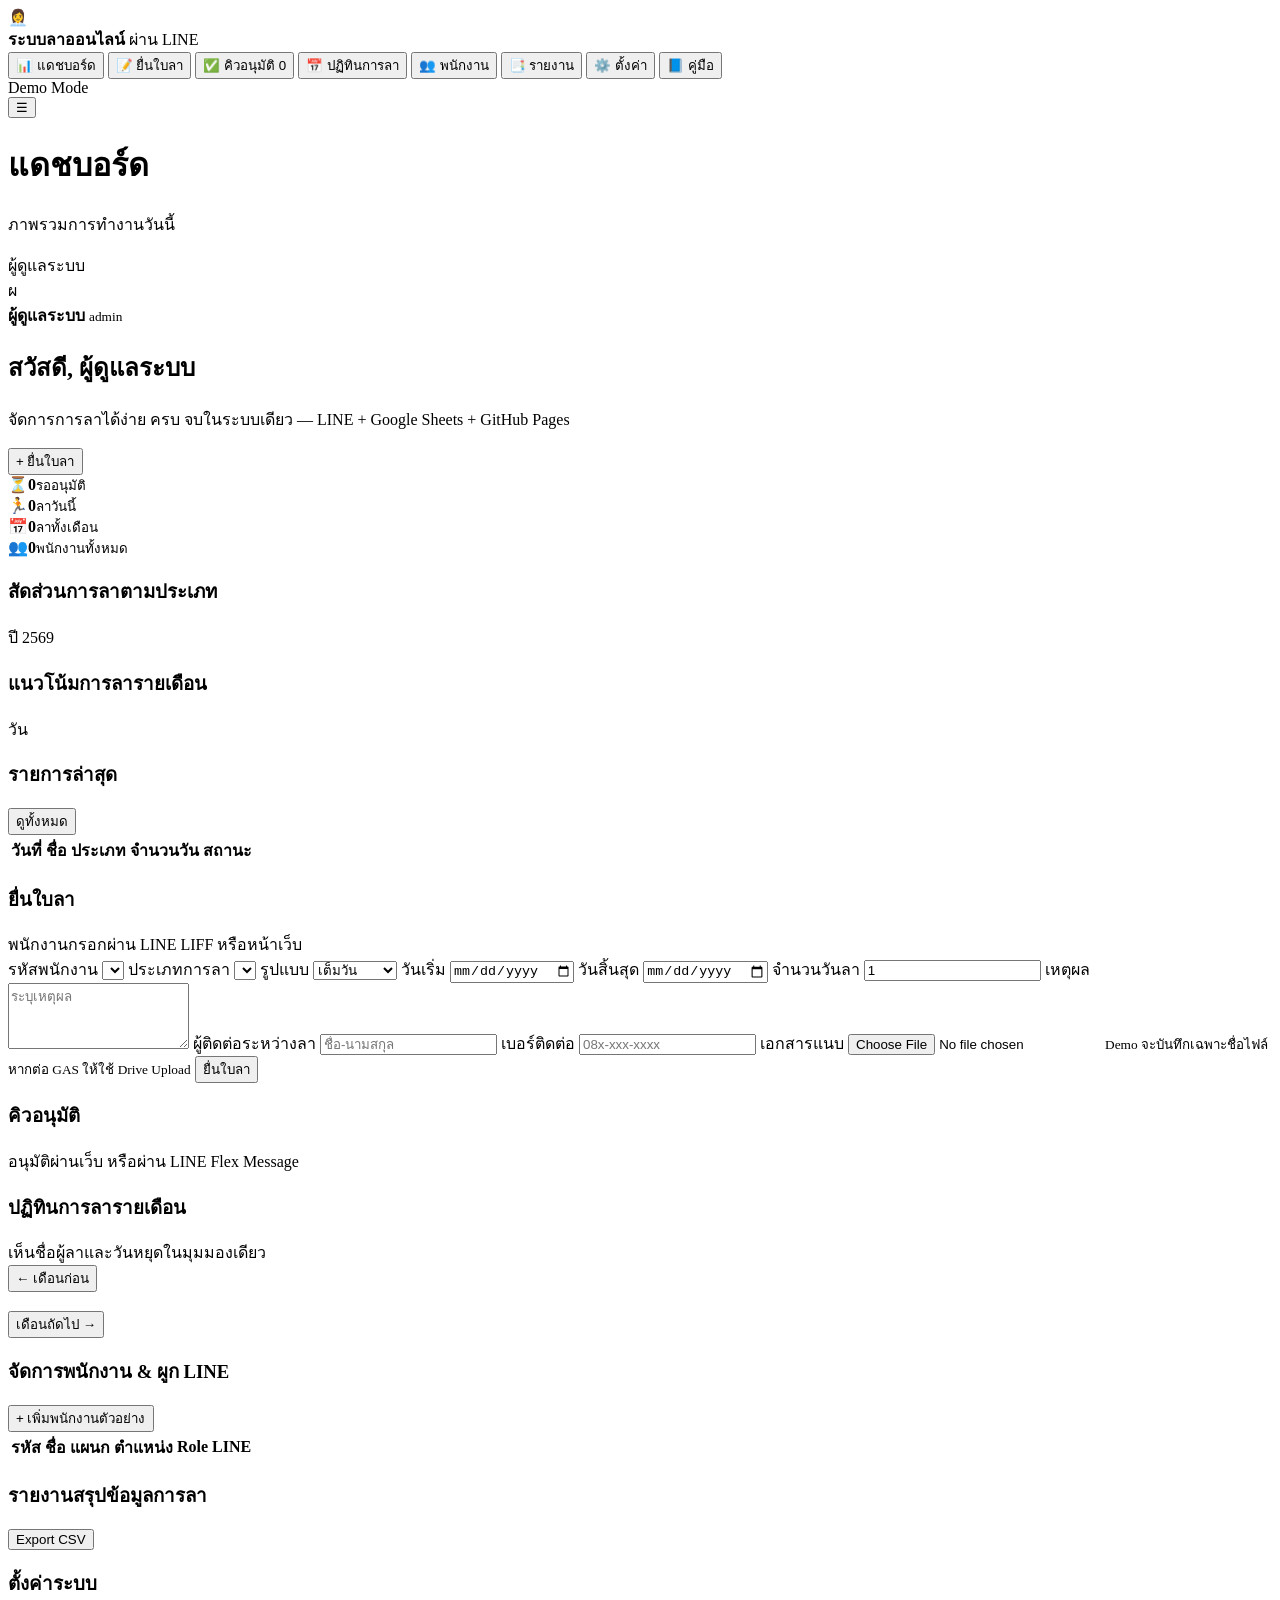
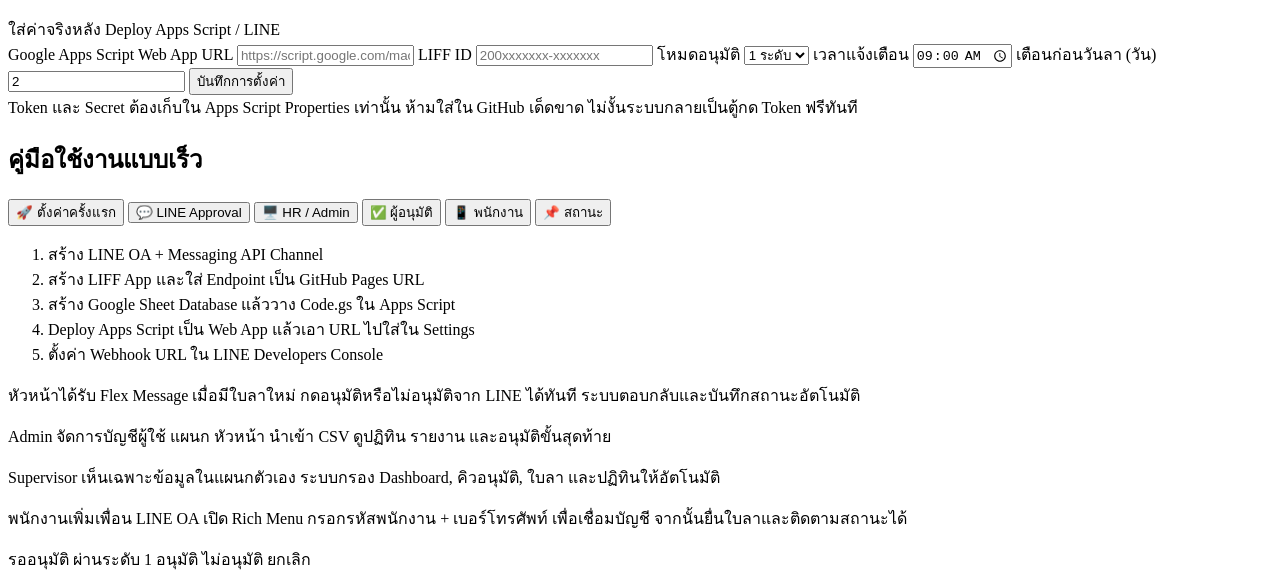
==== index.html @ ea6cf5ec "Add LINE leave system web app" ====
<!doctype html>
<html lang="th">
<head>
  <meta charset="utf-8" />
  <meta name="viewport" content="width=device-width, initial-scale=1" />
  <title>ระบบลาออนไลน์ผ่าน LINE</title>
  <meta name="description" content="ระบบลาออนไลน์ผ่าน LINE สำหรับองค์กร รองรับ LIFF, LINE Approval, HR/Admin, Supervisor และ Employee" />
  <link rel="manifest" href="manifest.json" />
  <link rel="stylesheet" href="css/styles.css" />
  <script src="https://static.line-scdn.net/liff/edge/2/sdk.js"></script>
</head>
<body>
  <div class="app-shell">
    <aside class="sidebar" id="sidebar">
      <div class="brand">
        <div class="avatar">👩‍💼</div>
        <div>
          <strong>ระบบลาออนไลน์</strong>
          <span>ผ่าน LINE</span>
        </div>
      </div>
      <nav class="nav">
        <button class="nav-item active" data-page="dashboard">📊 แดชบอร์ด</button>
        <button class="nav-item" data-page="request">📝 ยื่นใบลา</button>
        <button class="nav-item" data-page="approvals">✅ คิวอนุมัติ <span class="badge" id="pendingBadge">0</span></button>
        <button class="nav-item" data-page="calendar">📅 ปฏิทินการลา</button>
        <button class="nav-item" data-page="employees">👥 พนักงาน</button>
        <button class="nav-item" data-page="reports">📑 รายงาน</button>
        <button class="nav-item" data-page="settings">⚙️ ตั้งค่า</button>
        <button class="nav-item" data-page="guide">📘 คู่มือ</button>
      </nav>
      <div class="sidebar-footer">
        <div class="mini-status online"></div>
        <span id="connectionText">Demo Mode</span>
      </div>
    </aside>

    <main class="main">
      <header class="topbar">
        <button class="menu-btn" id="menuBtn">☰</button>
        <div>
          <h1 id="pageTitle">แดชบอร์ด</h1>
          <p id="pageSubtitle">ภาพรวมการทำงานวันนี้</p>
        </div>
        <div class="user-menu">
          <span id="rolePill" class="pill blue">ผู้ดูแลระบบ</span>
          <div class="user-avatar">ผ</div>
          <div>
            <strong id="userName">ผู้ดูแลระบบ</strong>
            <small id="userRole">admin</small>
          </div>
        </div>
      </header>

      <section class="page active" id="page-dashboard">
        <div class="hero-card">
          <div>
            <h2>สวัสดี, <span id="helloName">ผู้ดูแลระบบ</span></h2>
            <p>จัดการการลาได้ง่าย ครบ จบในระบบเดียว — LINE + Google Sheets + GitHub Pages</p>
          </div>
          <button class="primary" data-go="request">+ ยื่นใบลา</button>
        </div>

        <div class="stats-grid">
          <div class="stat-card blue"><span>⏳</span><strong id="statPending">0</strong><small>รออนุมัติ</small></div>
          <div class="stat-card"><span>🏃</span><strong id="statToday">0</strong><small>ลาวันนี้</small></div>
          <div class="stat-card"><span>📅</span><strong id="statMonth">0</strong><small>ลาทั้งเดือน</small></div>
          <div class="stat-card"><span>👥</span><strong id="statEmployees">0</strong><small>พนักงานทั้งหมด</small></div>
        </div>

        <div class="grid-2">
          <div class="panel">
            <div class="panel-head"><h3>สัดส่วนการลาตามประเภท</h3><span>ปี 2569</span></div>
            <div class="donut-wrap">
              <div class="donut" id="donutChart"></div>
              <ul class="legend" id="legendList"></ul>
            </div>
          </div>
          <div class="panel">
            <div class="panel-head"><h3>แนวโน้มการลารายเดือน</h3><span>วัน</span></div>
            <div class="bar-chart" id="barChart"></div>
          </div>
        </div>

        <div class="panel">
          <div class="panel-head"><h3>รายการล่าสุด</h3><button class="ghost" data-go="approvals">ดูทั้งหมด</button></div>
          <div class="table-wrap">
            <table>
              <thead><tr><th>วันที่</th><th>ชื่อ</th><th>ประเภท</th><th>จำนวนวัน</th><th>สถานะ</th></tr></thead>
              <tbody id="recentTable"></tbody>
            </table>
          </div>
        </div>
      </section>

      <section class="page" id="page-request">
        <div class="panel narrow">
          <div class="panel-head"><h3>ยื่นใบลา</h3><span>พนักงานกรอกผ่าน LINE LIFF หรือหน้าเว็บ</span></div>
          <form id="leaveForm" class="form-grid">
            <label>รหัสพนักงาน
              <select name="employeeId" required id="employeeSelect"></select>
            </label>
            <label>ประเภทการลา
              <select name="leaveType" required id="leaveTypeSelect"></select>
            </label>
            <label>รูปแบบ
              <select name="durationType">
                <option value="เต็มวัน">เต็มวัน</option>
                <option value="ครึ่งวันเช้า">ครึ่งวันเช้า</option>
                <option value="ครึ่งวันบ่าย">ครึ่งวันบ่าย</option>
              </select>
            </label>
            <label>วันเริ่ม
              <input type="date" name="startDate" required />
            </label>
            <label>วันสิ้นสุด
              <input type="date" name="endDate" required />
            </label>
            <label>จำนวนวันลา
              <input type="number" name="days" min="0.5" step="0.5" value="1" required />
            </label>
            <label class="full">เหตุผล
              <textarea name="reason" rows="4" placeholder="ระบุเหตุผล" required></textarea>
            </label>
            <label>ผู้ติดต่อระหว่างลา
              <input name="contactName" placeholder="ชื่อ-นามสกุล" />
            </label>
            <label>เบอร์ติดต่อ
              <input name="contactPhone" placeholder="08x-xxx-xxxx" />
            </label>
            <label class="full">เอกสารแนบ
              <input type="file" name="attachment" />
              <small>Demo จะบันทึกเฉพาะชื่อไฟล์ หากต่อ GAS ให้ใช้ Drive Upload</small>
            </label>
            <button class="primary full" type="submit">ยื่นใบลา</button>
          </form>
        </div>
      </section>

      <section class="page" id="page-approvals">
        <div class="panel">
          <div class="panel-head"><h3>คิวอนุมัติ</h3><span>อนุมัติผ่านเว็บ หรือผ่าน LINE Flex Message</span></div>
          <div class="approval-list" id="approvalList"></div>
        </div>
      </section>

      <section class="page" id="page-calendar">
        <div class="panel">
          <div class="panel-head"><h3>ปฏิทินการลารายเดือน</h3><span>เห็นชื่อผู้ลาและวันหยุดในมุมมองเดียว</span></div>
          <div class="calendar-toolbar">
            <button class="ghost" id="prevMonth">← เดือนก่อน</button>
            <h3 id="monthTitle"></h3>
            <button class="ghost" id="nextMonth">เดือนถัดไป →</button>
          </div>
          <div class="calendar-grid" id="calendarGrid"></div>
        </div>
      </section>

      <section class="page" id="page-employees">
        <div class="panel">
          <div class="panel-head"><h3>จัดการพนักงาน & ผูก LINE</h3><button class="primary small" id="addEmployeeBtn">+ เพิ่มพนักงานตัวอย่าง</button></div>
          <div class="table-wrap">
            <table>
              <thead><tr><th>รหัส</th><th>ชื่อ</th><th>แผนก</th><th>ตำแหน่ง</th><th>Role</th><th>LINE</th></tr></thead>
              <tbody id="employeesTable"></tbody>
            </table>
          </div>
        </div>
      </section>

      <section class="page" id="page-reports">
        <div class="panel">
          <div class="panel-head"><h3>รายงานสรุปข้อมูลการลา</h3><button class="ghost" id="exportCsvBtn">Export CSV</button></div>
          <div class="report-grid" id="reportGrid"></div>
        </div>
      </section>

      <section class="page" id="page-settings">
        <div class="panel narrow">
          <div class="panel-head"><h3>ตั้งค่าระบบ</h3><span>ใส่ค่าจริงหลัง Deploy Apps Script / LINE</span></div>
          <form id="settingsForm" class="form-grid">
            <label class="full">Google Apps Script Web App URL
              <input name="apiUrl" placeholder="https://script.google.com/macros/s/.../exec" />
            </label>
            <label>LIFF ID
              <input name="liffId" placeholder="200xxxxxxx-xxxxxxx" />
            </label>
            <label>โหมดอนุมัติ
              <select name="approvalLevels"><option value="1">1 ระดับ</option><option value="2">2 ระดับ</option></select>
            </label>
            <label>เวลาแจ้งเตือน
              <input name="reminderTime" type="time" value="09:00" />
            </label>
            <label>เตือนก่อนวันลา (วัน)
              <input name="reminderDays" type="number" value="2" min="0" />
            </label>
            <button class="primary full" type="submit">บันทึกการตั้งค่า</button>
          </form>
          <div class="notice">
            Token และ Secret ต้องเก็บใน Apps Script Properties เท่านั้น ห้ามใส่ใน GitHub เด็ดขาด ไม่งั้นระบบกลายเป็นตู้กด Token ฟรีทันที
          </div>
        </div>
      </section>

      <section class="page" id="page-guide">
        <div class="panel guide">
          <h2>คู่มือใช้งานแบบเร็ว</h2>
          <div class="tabs">
            <button class="tab active" data-tab="first">🚀 ตั้งค่าครั้งแรก</button>
            <button class="tab" data-tab="line">💬 LINE Approval</button>
            <button class="tab" data-tab="hr">🖥️ HR / Admin</button>
            <button class="tab" data-tab="supervisor">✅ ผู้อนุมัติ</button>
            <button class="tab" data-tab="employee">📱 พนักงาน</button>
            <button class="tab" data-tab="status">📌 สถานะ</button>
          </div>
          <div class="tab-panel active" id="tab-first">
            <ol>
              <li>สร้าง LINE OA + Messaging API Channel</li>
              <li>สร้าง LIFF App และใส่ Endpoint เป็น GitHub Pages URL</li>
              <li>สร้าง Google Sheet Database แล้ววาง Code.gs ใน Apps Script</li>
              <li>Deploy Apps Script เป็น Web App แล้วเอา URL ไปใส่ใน Settings</li>
              <li>ตั้งค่า Webhook URL ใน LINE Developers Console</li>
            </ol>
          </div>
          <div class="tab-panel" id="tab-line"><p>หัวหน้าได้รับ Flex Message เมื่อมีใบลาใหม่ กดอนุมัติหรือไม่อนุมัติจาก LINE ได้ทันที ระบบตอบกลับและบันทึกสถานะอัตโนมัติ</p></div>
          <div class="tab-panel" id="tab-hr"><p>Admin จัดการบัญชีผู้ใช้ แผนก หัวหน้า นำเข้า CSV ดูปฏิทิน รายงาน และอนุมัติขั้นสุดท้าย</p></div>
          <div class="tab-panel" id="tab-supervisor"><p>Supervisor เห็นเฉพาะข้อมูลในแผนกตัวเอง ระบบกรอง Dashboard, คิวอนุมัติ, ใบลา และปฏิทินให้อัตโนมัติ</p></div>
          <div class="tab-panel" id="tab-employee"><p>พนักงานเพิ่มเพื่อน LINE OA เปิด Rich Menu กรอกรหัสพนักงาน + เบอร์โทรศัพท์ เพื่อเชื่อมบัญชี จากนั้นยื่นใบลาและติดตามสถานะได้</p></div>
          <div class="tab-panel" id="tab-status"><p><span class="status pending">รออนุมัติ</span> <span class="status level1">ผ่านระดับ 1</span> <span class="status approved">อนุมัติ</span> <span class="status rejected">ไม่อนุมัติ</span> <span class="status cancelled">ยกเลิก</span></p></div>
        </div>
      </section>
    </main>
  </div>

  <div class="toast" id="toast"></div>
  <script src="js/config.example.js"></script>
  <script src="js/app.js"></script>
</body>
</html>
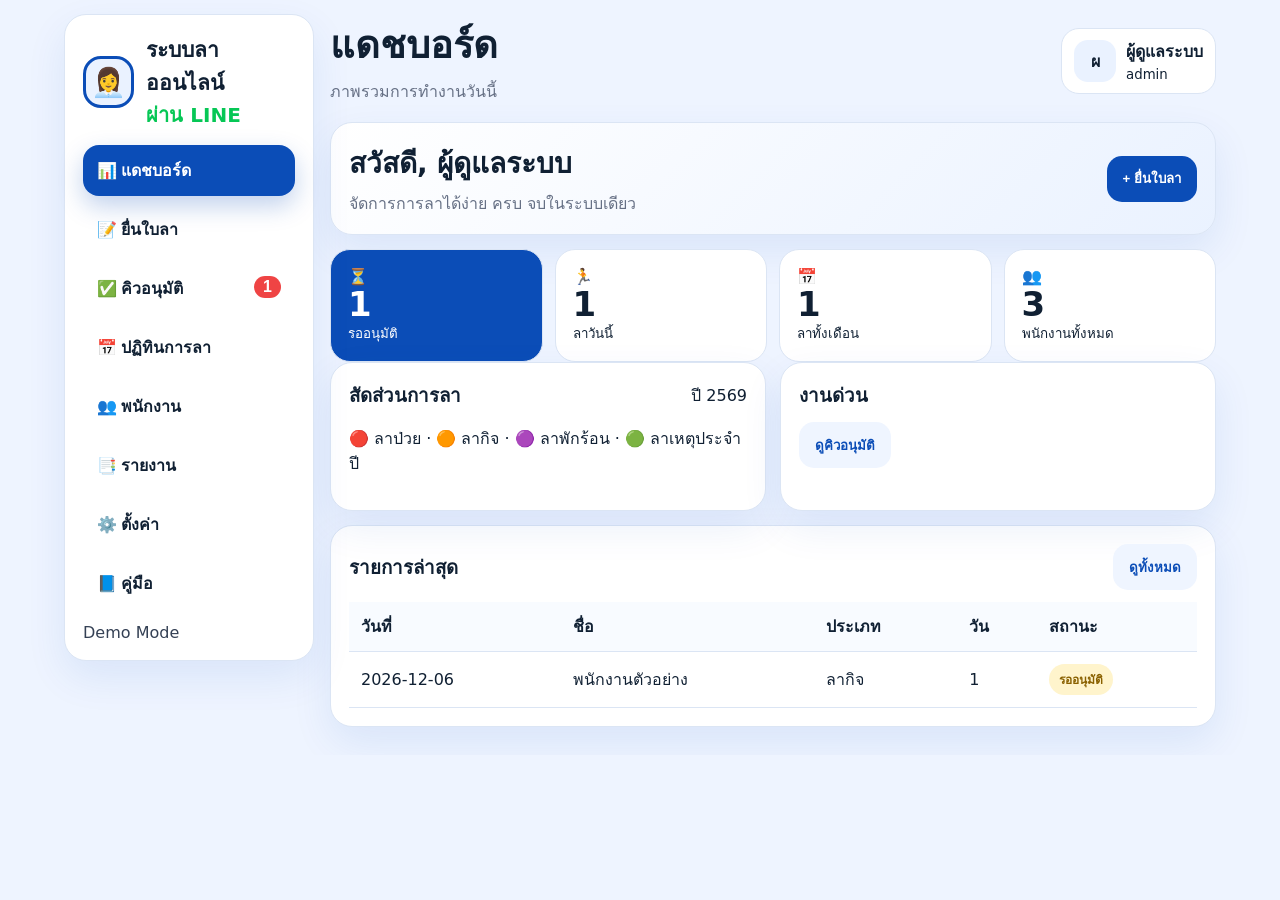
==== commit 926815eb: "Replace with tested mobile-first single page app" ====
--- a/index.html
+++ b/index.html
@@ -1,239 +1,64 @@
 <!doctype html>
 <html lang="th">
 <head>
-  <meta charset="utf-8" />
-  <meta name="viewport" content="width=device-width, initial-scale=1" />
+  <meta charset="utf-8">
+  <meta name="viewport" content="width=device-width,initial-scale=1,viewport-fit=cover">
+  <meta name="theme-color" content="#0b4db7">
   <title>ระบบลาออนไลน์ผ่าน LINE</title>
-  <meta name="description" content="ระบบลาออนไลน์ผ่าน LINE สำหรับองค์กร รองรับ LIFF, LINE Approval, HR/Admin, Supervisor และ Employee" />
-  <link rel="manifest" href="manifest.json" />
-  <link rel="stylesheet" href="css/styles.css" />
-  <script src="https://static.line-scdn.net/liff/edge/2/sdk.js"></script>
+  <style>
+    *{box-sizing:border-box}html,body{margin:0;width:100%;min-height:100%;overflow-x:hidden}body{font-family:system-ui,-apple-system,BlinkMacSystemFont,"Segoe UI",Tahoma,sans-serif;background:#eef4ff;color:#102033}.app{max-width:1180px;margin:0 auto;padding:14px}.shell{display:grid;grid-template-columns:250px minmax(0,1fr);gap:16px}.side,.card{background:#fff;border:1px solid #dbe5f4;border-radius:22px;box-shadow:0 16px 40px rgba(11,77,183,.09)}.side{padding:18px;align-self:start;position:sticky;top:14px}.brand{display:flex;align-items:center;gap:12px;margin-bottom:14px}.logo{width:52px;height:52px;border-radius:18px;border:3px solid #0b4db7;background:#eaf2ff;display:grid;place-items:center;font-size:28px}.brand b{font-size:21px}.brand span{display:block;color:#06c755;font-size:20px;font-weight:900}.nav{display:grid;gap:8px}.nav button{border:0;background:transparent;text-align:left;border-radius:16px;padding:13px 14px;min-height:48px;font-weight:900;font-size:16px;color:#102033;cursor:pointer}.nav button.active{background:#0b4db7;color:#fff;box-shadow:0 10px 24px rgba(11,77,183,.25)}.badge{float:right;background:#ef4444;color:#fff;border-radius:999px;padding:2px 9px}.mode{margin-top:14px;color:#344054}.main{min-width:0}.top{display:flex;align-items:center;justify-content:space-between;gap:12px;margin-bottom:14px}.title h1{font-size:clamp(26px,5vw,38px);margin:0}.title p{margin:4px 0;color:#667085}.user{display:flex;gap:10px;align-items:center;background:#fff;border:1px solid #dbe5f4;border-radius:18px;padding:10px 12px}.avatar{width:42px;height:42px;border-radius:14px;background:#eaf2ff;display:grid;place-items:center;font-weight:900}.page{display:none}.page.active{display:block}.card{padding:18px;margin-bottom:14px}.hero{background:linear-gradient(135deg,#fff,#eaf2ff);display:flex;align-items:center;justify-content:space-between;gap:12px}.hero h2{margin:0 0 6px;font-size:28px}.hero p{margin:0;color:#667085}.btn{border:0;border-radius:15px;padding:12px 16px;min-height:46px;font-weight:900;cursor:pointer}.primary{background:#0b4db7;color:#fff}.ghost{background:#eff5ff;color:#0b4db7}.danger{background:#ffe5e7;color:#b42318}.stats{display:grid;grid-template-columns:repeat(4,1fr);gap:12px}.stat{background:#fff;border:1px solid #dbe5f4;border-radius:20px;padding:17px}.stat.blue{background:#0b4db7;color:#fff}.stat strong{display:block;font-size:34px;line-height:1.1}.grid2{display:grid;grid-template-columns:1fr 1fr;gap:14px}.head{display:flex;justify-content:space-between;gap:10px;align-items:center;margin-bottom:12px}.head h3{margin:0}.form{display:grid;grid-template-columns:1fr 1fr;gap:12px}.form label{font-weight:800;display:grid;gap:6px}.form input,.form select,.form textarea{width:100%;border:1px solid #dbe5f4;border-radius:14px;padding:12px;font-size:16px}.full{grid-column:1/-1}.tablewrap{overflow:auto;-webkit-overflow-scrolling:touch}table{width:100%;border-collapse:collapse;min-width:620px}th,td{padding:12px;border-bottom:1px solid #dbe5f4;text-align:left}th{background:#f8fbff}.status{display:inline-block;border-radius:999px;padding:6px 10px;font-weight:900;font-size:12px}.pending{background:#fff4cc;color:#8a6100}.level1{background:#ccf5ff;color:#036980}.approved{background:#dff8e8;color:#087a3d}.rejected{background:#ffe5e7;color:#b42318}.approval{border:1px solid #dbe5f4;border-radius:18px;background:#fbfdff;padding:15px;margin-bottom:10px;display:grid;grid-template-columns:minmax(0,1fr) auto;gap:10px}.actions{display:flex;gap:8px;align-items:center}.calendar{display:grid;grid-template-columns:repeat(7,1fr);gap:8px}.day{min-height:82px;background:#fbfdff;border:1px solid #dbe5f4;border-radius:14px;padding:9px}.event{margin-top:4px;background:#e9f1ff;color:#0b4db7;border-radius:8px;padding:4px 6px;font-size:12px}.reports{display:grid;grid-template-columns:repeat(auto-fit,minmax(190px,1fr));gap:10px}.toast{position:fixed;left:16px;right:16px;bottom:18px;z-index:99;background:#102033;color:#fff;border-radius:14px;padding:12px 16px;text-align:center;display:none}.toast.show{display:block}@media(max-width:900px){.app{padding:10px}.shell{display:block}.side{position:relative;top:auto;border-radius:0 0 22px 22px;margin:-10px -10px 12px;padding:14px}.brand{margin-bottom:10px}.brand b{font-size:20px}.brand span{font-size:19px}.nav{grid-template-columns:repeat(2,minmax(0,1fr));gap:8px}.nav button{font-size:15px;min-height:46px;padding:10px 11px;line-height:1.2}.top{position:sticky;top:0;z-index:10;margin:0 -10px 12px;padding:10px;background:rgba(238,244,255,.96);backdrop-filter:blur(10px);border-bottom:1px solid #dbe5f4}.user div:last-child{display:none}.hero{display:block}.hero .btn{width:100%;margin-top:12px}.stats,.grid2,.form{grid-template-columns:1fr}.card{padding:15px;border-radius:18px}.head{align-items:flex-start;flex-direction:column}.approval{grid-template-columns:1fr}.actions{display:grid;grid-template-columns:1fr 1fr}.calendar{grid-template-columns:repeat(2,1fr)}.day{min-height:78px}table{min-width:600px}}@media(min-width:901px) and (max-width:1180px){.shell{grid-template-columns:220px minmax(0,1fr)}.stats{grid-template-columns:repeat(2,1fr)}.grid2{grid-template-columns:1fr}}
+  </style>
 </head>
 <body>
-  <div class="app-shell">
-    <aside class="sidebar" id="sidebar">
-      <div class="brand">
-        <div class="avatar">👩‍💼</div>
-        <div>
-          <strong>ระบบลาออนไลน์</strong>
-          <span>ผ่าน LINE</span>
-        </div>
-      </div>
-      <nav class="nav">
-        <button class="nav-item active" data-page="dashboard">📊 แดชบอร์ด</button>
-        <button class="nav-item" data-page="request">📝 ยื่นใบลา</button>
-        <button class="nav-item" data-page="approvals">✅ คิวอนุมัติ <span class="badge" id="pendingBadge">0</span></button>
-        <button class="nav-item" data-page="calendar">📅 ปฏิทินการลา</button>
-        <button class="nav-item" data-page="employees">👥 พนักงาน</button>
-        <button class="nav-item" data-page="reports">📑 รายงาน</button>
-        <button class="nav-item" data-page="settings">⚙️ ตั้งค่า</button>
-        <button class="nav-item" data-page="guide">📘 คู่มือ</button>
+<div class="app">
+  <div class="shell">
+    <aside class="side">
+      <div class="brand"><div class="logo">👩‍💼</div><div><b>ระบบลาออนไลน์</b><span>ผ่าน LINE</span></div></div>
+      <nav class="nav" id="nav">
+        <button type="button" class="active" data-page="dashboard">📊 แดชบอร์ด</button>
+        <button type="button" data-page="request">📝 ยื่นใบลา</button>
+        <button type="button" data-page="approvals">✅ คิวอนุมัติ <span class="badge" id="badge">0</span></button>
+        <button type="button" data-page="calendar">📅 ปฏิทินการลา</button>
+        <button type="button" data-page="employees">👥 พนักงาน</button>
+        <button type="button" data-page="reports">📑 รายงาน</button>
+        <button type="button" data-page="settings">⚙️ ตั้งค่า</button>
+        <button type="button" data-page="guide">📘 คู่มือ</button>
       </nav>
-      <div class="sidebar-footer">
-        <div class="mini-status online"></div>
-        <span id="connectionText">Demo Mode</span>
-      </div>
+      <div class="mode">Demo Mode</div>
     </aside>
-
     <main class="main">
-      <header class="topbar">
-        <button class="menu-btn" id="menuBtn">☰</button>
-        <div>
-          <h1 id="pageTitle">แดชบอร์ด</h1>
-          <p id="pageSubtitle">ภาพรวมการทำงานวันนี้</p>
-        </div>
-        <div class="user-menu">
-          <span id="rolePill" class="pill blue">ผู้ดูแลระบบ</span>
-          <div class="user-avatar">ผ</div>
-          <div>
-            <strong id="userName">ผู้ดูแลระบบ</strong>
-            <small id="userRole">admin</small>
-          </div>
-        </div>
-      </header>
-
+      <header class="top"><div class="title"><h1 id="title">แดชบอร์ด</h1><p id="sub">ภาพรวมการทำงานวันนี้</p></div><div class="user"><div class="avatar">ผ</div><div><b>ผู้ดูแลระบบ</b><br><small>admin</small></div></div></header>
       <section class="page active" id="page-dashboard">
-        <div class="hero-card">
-          <div>
-            <h2>สวัสดี, <span id="helloName">ผู้ดูแลระบบ</span></h2>
-            <p>จัดการการลาได้ง่าย ครบ จบในระบบเดียว — LINE + Google Sheets + GitHub Pages</p>
-          </div>
-          <button class="primary" data-go="request">+ ยื่นใบลา</button>
-        </div>
-
-        <div class="stats-grid">
-          <div class="stat-card blue"><span>⏳</span><strong id="statPending">0</strong><small>รออนุมัติ</small></div>
-          <div class="stat-card"><span>🏃</span><strong id="statToday">0</strong><small>ลาวันนี้</small></div>
-          <div class="stat-card"><span>📅</span><strong id="statMonth">0</strong><small>ลาทั้งเดือน</small></div>
-          <div class="stat-card"><span>👥</span><strong id="statEmployees">0</strong><small>พนักงานทั้งหมด</small></div>
-        </div>
-
-        <div class="grid-2">
-          <div class="panel">
-            <div class="panel-head"><h3>สัดส่วนการลาตามประเภท</h3><span>ปี 2569</span></div>
-            <div class="donut-wrap">
-              <div class="donut" id="donutChart"></div>
-              <ul class="legend" id="legendList"></ul>
-            </div>
-          </div>
-          <div class="panel">
-            <div class="panel-head"><h3>แนวโน้มการลารายเดือน</h3><span>วัน</span></div>
-            <div class="bar-chart" id="barChart"></div>
-          </div>
-        </div>
-
-        <div class="panel">
-          <div class="panel-head"><h3>รายการล่าสุด</h3><button class="ghost" data-go="approvals">ดูทั้งหมด</button></div>
-          <div class="table-wrap">
-            <table>
-              <thead><tr><th>วันที่</th><th>ชื่อ</th><th>ประเภท</th><th>จำนวนวัน</th><th>สถานะ</th></tr></thead>
-              <tbody id="recentTable"></tbody>
-            </table>
-          </div>
-        </div>
+        <div class="card hero"><div><h2>สวัสดี, ผู้ดูแลระบบ</h2><p>จัดการการลาได้ง่าย ครบ จบในระบบเดียว</p></div><button type="button" class="btn primary" data-go="request">+ ยื่นใบลา</button></div>
+        <div class="stats"><div class="stat blue"><span>⏳</span><strong id="sPending">0</strong><small>รออนุมัติ</small></div><div class="stat"><span>🏃</span><strong id="sToday">0</strong><small>ลาวันนี้</small></div><div class="stat"><span>📅</span><strong id="sMonth">0</strong><small>ลาทั้งเดือน</small></div><div class="stat"><span>👥</span><strong id="sEmp">0</strong><small>พนักงานทั้งหมด</small></div></div>
+        <div class="grid2"><div class="card"><div class="head"><h3>สัดส่วนการลา</h3><span>ปี 2569</span></div><p>🔴 ลาป่วย · 🟠 ลากิจ · 🟣 ลาพักร้อน · 🟢 ลาเหตุประจำปี</p></div><div class="card"><div class="head"><h3>งานด่วน</h3></div><button type="button" class="btn ghost" data-go="approvals">ดูคิวอนุมัติ</button></div></div>
+        <div class="card"><div class="head"><h3>รายการล่าสุด</h3><button type="button" class="btn ghost" data-go="approvals">ดูทั้งหมด</button></div><div class="tablewrap"><table><thead><tr><th>วันที่</th><th>ชื่อ</th><th>ประเภท</th><th>วัน</th><th>สถานะ</th></tr></thead><tbody id="recent"></tbody></table></div></div>
       </section>
-
-      <section class="page" id="page-request">
-        <div class="panel narrow">
-          <div class="panel-head"><h3>ยื่นใบลา</h3><span>พนักงานกรอกผ่าน LINE LIFF หรือหน้าเว็บ</span></div>
-          <form id="leaveForm" class="form-grid">
-            <label>รหัสพนักงาน
-              <select name="employeeId" required id="employeeSelect"></select>
-            </label>
-            <label>ประเภทการลา
-              <select name="leaveType" required id="leaveTypeSelect"></select>
-            </label>
-            <label>รูปแบบ
-              <select name="durationType">
-                <option value="เต็มวัน">เต็มวัน</option>
-                <option value="ครึ่งวันเช้า">ครึ่งวันเช้า</option>
-                <option value="ครึ่งวันบ่าย">ครึ่งวันบ่าย</option>
-              </select>
-            </label>
-            <label>วันเริ่ม
-              <input type="date" name="startDate" required />
-            </label>
-            <label>วันสิ้นสุด
-              <input type="date" name="endDate" required />
-            </label>
-            <label>จำนวนวันลา
-              <input type="number" name="days" min="0.5" step="0.5" value="1" required />
-            </label>
-            <label class="full">เหตุผล
-              <textarea name="reason" rows="4" placeholder="ระบุเหตุผล" required></textarea>
-            </label>
-            <label>ผู้ติดต่อระหว่างลา
-              <input name="contactName" placeholder="ชื่อ-นามสกุล" />
-            </label>
-            <label>เบอร์ติดต่อ
-              <input name="contactPhone" placeholder="08x-xxx-xxxx" />
-            </label>
-            <label class="full">เอกสารแนบ
-              <input type="file" name="attachment" />
-              <small>Demo จะบันทึกเฉพาะชื่อไฟล์ หากต่อ GAS ให้ใช้ Drive Upload</small>
-            </label>
-            <button class="primary full" type="submit">ยื่นใบลา</button>
-          </form>
-        </div>
-      </section>
-
-      <section class="page" id="page-approvals">
-        <div class="panel">
-          <div class="panel-head"><h3>คิวอนุมัติ</h3><span>อนุมัติผ่านเว็บ หรือผ่าน LINE Flex Message</span></div>
-          <div class="approval-list" id="approvalList"></div>
-        </div>
-      </section>
-
-      <section class="page" id="page-calendar">
-        <div class="panel">
-          <div class="panel-head"><h3>ปฏิทินการลารายเดือน</h3><span>เห็นชื่อผู้ลาและวันหยุดในมุมมองเดียว</span></div>
-          <div class="calendar-toolbar">
-            <button class="ghost" id="prevMonth">← เดือนก่อน</button>
-            <h3 id="monthTitle"></h3>
-            <button class="ghost" id="nextMonth">เดือนถัดไป →</button>
-          </div>
-          <div class="calendar-grid" id="calendarGrid"></div>
-        </div>
-      </section>
-
-      <section class="page" id="page-employees">
-        <div class="panel">
-          <div class="panel-head"><h3>จัดการพนักงาน & ผูก LINE</h3><button class="primary small" id="addEmployeeBtn">+ เพิ่มพนักงานตัวอย่าง</button></div>
-          <div class="table-wrap">
-            <table>
-              <thead><tr><th>รหัส</th><th>ชื่อ</th><th>แผนก</th><th>ตำแหน่ง</th><th>Role</th><th>LINE</th></tr></thead>
-              <tbody id="employeesTable"></tbody>
-            </table>
-          </div>
-        </div>
-      </section>
-
-      <section class="page" id="page-reports">
-        <div class="panel">
-          <div class="panel-head"><h3>รายงานสรุปข้อมูลการลา</h3><button class="ghost" id="exportCsvBtn">Export CSV</button></div>
-          <div class="report-grid" id="reportGrid"></div>
-        </div>
-      </section>
-
-      <section class="page" id="page-settings">
-        <div class="panel narrow">
-          <div class="panel-head"><h3>ตั้งค่าระบบ</h3><span>ใส่ค่าจริงหลัง Deploy Apps Script / LINE</span></div>
-          <form id="settingsForm" class="form-grid">
-            <label class="full">Google Apps Script Web App URL
-              <input name="apiUrl" placeholder="https://script.google.com/macros/s/.../exec" />
-            </label>
-            <label>LIFF ID
-              <input name="liffId" placeholder="200xxxxxxx-xxxxxxx" />
-            </label>
-            <label>โหมดอนุมัติ
-              <select name="approvalLevels"><option value="1">1 ระดับ</option><option value="2">2 ระดับ</option></select>
-            </label>
-            <label>เวลาแจ้งเตือน
-              <input name="reminderTime" type="time" value="09:00" />
-            </label>
-            <label>เตือนก่อนวันลา (วัน)
-              <input name="reminderDays" type="number" value="2" min="0" />
-            </label>
-            <button class="primary full" type="submit">บันทึกการตั้งค่า</button>
-          </form>
-          <div class="notice">
-            Token และ Secret ต้องเก็บใน Apps Script Properties เท่านั้น ห้ามใส่ใน GitHub เด็ดขาด ไม่งั้นระบบกลายเป็นตู้กด Token ฟรีทันที
-          </div>
-        </div>
-      </section>
-
-      <section class="page" id="page-guide">
-        <div class="panel guide">
-          <h2>คู่มือใช้งานแบบเร็ว</h2>
-          <div class="tabs">
-            <button class="tab active" data-tab="first">🚀 ตั้งค่าครั้งแรก</button>
-            <button class="tab" data-tab="line">💬 LINE Approval</button>
-            <button class="tab" data-tab="hr">🖥️ HR / Admin</button>
-            <button class="tab" data-tab="supervisor">✅ ผู้อนุมัติ</button>
-            <button class="tab" data-tab="employee">📱 พนักงาน</button>
-            <button class="tab" data-tab="status">📌 สถานะ</button>
-          </div>
-          <div class="tab-panel active" id="tab-first">
-            <ol>
-              <li>สร้าง LINE OA + Messaging API Channel</li>
-              <li>สร้าง LIFF App และใส่ Endpoint เป็น GitHub Pages URL</li>
-              <li>สร้าง Google Sheet Database แล้ววาง Code.gs ใน Apps Script</li>
-              <li>Deploy Apps Script เป็น Web App แล้วเอา URL ไปใส่ใน Settings</li>
-              <li>ตั้งค่า Webhook URL ใน LINE Developers Console</li>
-            </ol>
-          </div>
-          <div class="tab-panel" id="tab-line"><p>หัวหน้าได้รับ Flex Message เมื่อมีใบลาใหม่ กดอนุมัติหรือไม่อนุมัติจาก LINE ได้ทันที ระบบตอบกลับและบันทึกสถานะอัตโนมัติ</p></div>
-          <div class="tab-panel" id="tab-hr"><p>Admin จัดการบัญชีผู้ใช้ แผนก หัวหน้า นำเข้า CSV ดูปฏิทิน รายงาน และอนุมัติขั้นสุดท้าย</p></div>
-          <div class="tab-panel" id="tab-supervisor"><p>Supervisor เห็นเฉพาะข้อมูลในแผนกตัวเอง ระบบกรอง Dashboard, คิวอนุมัติ, ใบลา และปฏิทินให้อัตโนมัติ</p></div>
-          <div class="tab-panel" id="tab-employee"><p>พนักงานเพิ่มเพื่อน LINE OA เปิด Rich Menu กรอกรหัสพนักงาน + เบอร์โทรศัพท์ เพื่อเชื่อมบัญชี จากนั้นยื่นใบลาและติดตามสถานะได้</p></div>
-          <div class="tab-panel" id="tab-status"><p><span class="status pending">รออนุมัติ</span> <span class="status level1">ผ่านระดับ 1</span> <span class="status approved">อนุมัติ</span> <span class="status rejected">ไม่อนุมัติ</span> <span class="status cancelled">ยกเลิก</span></p></div>
-        </div>
-      </section>
+      <section class="page" id="page-request"><div class="card"><div class="head"><h3>ยื่นใบลา</h3><span>กรอกผ่านมือถือได้เลย</span></div><form id="leaveForm" class="form"><label>รหัสพนักงาน<select name="employeeId" id="employeeSelect" required></select></label><label>ประเภทการลา<select name="leaveType" id="typeSelect" required></select></label><label>รูปแบบ<select name="durationType"><option>เต็มวัน</option><option>ครึ่งวันเช้า</option><option>ครึ่งวันบ่าย</option></select></label><label>จำนวนวัน<input name="days" type="number" min="0.5" step="0.5" value="1" required></label><label>วันเริ่ม<input name="startDate" type="date" required></label><label>วันสิ้นสุด<input name="endDate" type="date" required></label><label class="full">เหตุผล<textarea name="reason" rows="4" required placeholder="ระบุเหตุผล"></textarea></label><button class="btn primary full" type="submit">ยื่นใบลา</button></form></div></section>
+      <section class="page" id="page-approvals"><div class="card"><div class="head"><h3>คิวอนุมัติ</h3><span>กดอนุมัติ/ไม่อนุมัติได้ทันที</span></div><div id="approvalList"></div></div></section>
+      <section class="page" id="page-calendar"><div class="card"><div class="head"><h3 id="monthTitle">ปฏิทินการลา</h3><div><button type="button" class="btn ghost" id="prevM">←</button> <button type="button" class="btn ghost" id="nextM">→</button></div></div><div class="calendar" id="cal"></div></div></section>
+      <section class="page" id="page-employees"><div class="card"><div class="head"><h3>พนักงาน</h3><button type="button" class="btn primary" id="addEmp">+ เพิ่มตัวอย่าง</button></div><div class="tablewrap"><table><thead><tr><th>รหัส</th><th>ชื่อ</th><th>แผนก</th><th>Role</th><th>LINE</th></tr></thead><tbody id="empTable"></tbody></table></div></div></section>
+      <section class="page" id="page-reports"><div class="card"><div class="head"><h3>รายงาน</h3><button type="button" class="btn ghost" id="exportCsv">Export CSV</button></div><div class="reports" id="reports"></div></div></section>
+      <section class="page" id="page-settings"><div class="card"><div class="head"><h3>ตั้งค่า</h3><span>Demo Mode</span></div><form class="form" id="settings"><label class="full">Google Apps Script URL<input name="apiUrl" placeholder="https://script.google.com/macros/s/.../exec"></label><label>LIFF ID<input name="liffId" placeholder="200xxxxxxx"></label><label>อนุมัติ<select name="approvalLevels"><option value="1">1 ระดับ</option><option value="2" selected>2 ระดับ</option></select></label><button class="btn primary full" type="submit">บันทึก</button></form></div></section>
+      <section class="page" id="page-guide"><div class="card"><h3>คู่มือเร็ว</h3><p>1) ยื่นใบลา → 2) หัวหน้าอนุมัติ → 3) HR อนุมัติ → 4) ระบบบันทึกและแจ้งผลผ่าน LINE</p><p>ถ้าจะใช้จริง ให้นำ Code.gs ไปวางใน Apps Script แล้วตั้งค่า LINE OA / LIFF</p></div></section>
     </main>
   </div>
-
-  <div class="toast" id="toast"></div>
-  <script src="js/config.example.js"></script>
-  <script src="js/app.js"></script>
+</div>
+<div class="toast" id="toast"></div>
+<script>
+const TYPES=['ลาป่วย','ลากิจ','ลาพักร้อน','ลาเหตุประจำปี'];
+const EMP=[{id:'EMP001',name:'ผู้ดูแลระบบ',dep:'HR',role:'admin',line:'ผูกแล้ว'},{id:'EMP002',name:'หัวหน้าแผนกตัวอย่าง',dep:'ฝ่ายปกครอง',role:'supervisor',line:'ผูกแล้ว'},{id:'EMP003',name:'พนักงานตัวอย่าง',dep:'ฝ่ายปกครอง',role:'employee',line:'ยังไม่ผูก'}];
+const MONTHS=['มกราคม','กุมภาพันธ์','มีนาคม','เมษายน','พฤษภาคม','มิถุนายน','กรกฎาคม','สิงหาคม','กันยายน','ตุลาคม','พฤศจิกายน','ธันวาคม'];
+let emps=JSON.parse(localStorage.leave_emps||'null')||EMP, reqs=JSON.parse(localStorage.leave_reqs||'null')||[{id:'LV-DEMO',employeeId:'EMP003',employeeName:'พนักงานตัวอย่าง',dep:'ฝ่ายปกครอง',type:'ลากิจ',start:today(),end:today(),days:1,reason:'ธุระจำเป็น',status:'PENDING'}], month=new Date();
+function $(q){return document.querySelector(q)}function $$(q){return [...document.querySelectorAll(q)]}function today(){return new Date().toISOString().slice(0,10)}function save(){localStorage.leave_emps=JSON.stringify(emps);localStorage.leave_reqs=JSON.stringify(reqs)}function toast(t){$('#toast').textContent=t;$('#toast').classList.add('show');setTimeout(()=>$('#toast').classList.remove('show'),1800)}function st(s){return {PENDING:'รออนุมัติ',APPROVED_L1:'ผ่านระดับ 1',APPROVED:'อนุมัติ',REJECTED:'ไม่อนุมัติ'}[s]||s}function cls(s){return {PENDING:'pending',APPROVED_L1:'level1',APPROVED:'approved',REJECTED:'rejected'}[s]||'pending'}
+function show(p){$$('.page').forEach(x=>x.classList.remove('active'));$('#page-'+p).classList.add('active');$$('.nav button').forEach(b=>b.classList.toggle('active',b.dataset.page===p));$('#title').textContent={dashboard:'แดชบอร์ด',request:'ยื่นใบลา',approvals:'คิวอนุมัติ',calendar:'ปฏิทินการลา',employees:'พนักงาน',reports:'รายงาน',settings:'ตั้งค่า',guide:'คู่มือ'}[p];$('#sub').textContent=p==='dashboard'?'ภาพรวมการทำงานวันนี้':'ระบบลาออนไลน์ผ่าน LINE';render();scrollTo(0,0)}
+function render(){let pend=reqs.filter(r=>r.status==='PENDING'||r.status==='APPROVED_L1').length;$('#badge').textContent=pend;$('#sPending').textContent=pend;$('#sToday').textContent=reqs.filter(r=>r.start<=today()&&r.end>=today()&&r.status!=='REJECTED').length;$('#sMonth').textContent=reqs.filter(r=>r.start.slice(0,7)===today().slice(0,7)).length;$('#sEmp').textContent=emps.length;$('#recent').innerHTML=reqs.slice().reverse().map(r=>`<tr><td>${r.start}</td><td>${r.employeeName}</td><td>${r.type}</td><td>${r.days}</td><td><span class="status ${cls(r.status)}">${st(r.status)}</span></td></tr>`).join('');$('#approvalList').innerHTML=reqs.filter(r=>r.status==='PENDING'||r.status==='APPROVED_L1').map(r=>`<div class="approval"><div><b>${r.employeeName}</b> — ${r.type}<br><small>${r.start} ถึง ${r.end} · ${r.days} วัน · ${r.reason}</small><br><span class="status ${cls(r.status)}">${st(r.status)}</span></div><div class="actions"><button type="button" class="btn danger" data-reject="${r.id}">ไม่อนุมัติ</button><button type="button" class="btn primary" data-approve="${r.id}">อนุมัติ</button></div></div>`).join('')||'<p>ไม่มีรายการรออนุมัติ</p>';$('#empTable').innerHTML=emps.map(e=>`<tr><td>${e.id}</td><td>${e.name}</td><td>${e.dep}</td><td>${e.role}</td><td>${e.line}</td></tr>`).join('');$('#reports').innerHTML=emps.map(e=>{let used=reqs.filter(r=>r.employeeId===e.id&&r.status==='APPROVED').reduce((s,r)=>s+Number(r.days),0),p=reqs.filter(r=>r.employeeId===e.id&&(r.status==='PENDING'||r.status==='APPROVED_L1')).reduce((s,r)=>s+Number(r.days),0);return `<div class="stat"><b>${e.name}</b><p>${e.dep}</p><p>ใช้แล้ว ${used} วัน<br>รอ ${p} วัน</p></div>`}).join('');renderCal()}
+function fill(){employeeSelect.innerHTML=emps.map(e=>`<option value="${e.id}">${e.id} — ${e.name}</option>`).join('');typeSelect.innerHTML=TYPES.map(t=>`<option>${t}</option>`).join('')}
+function renderCal(){let y=month.getFullYear(),m=month.getMonth(),last=new Date(y,m+1,0).getDate();$('#monthTitle').textContent=MONTHS[m]+' '+(y+543);let html='';for(let i=1;i<=last;i++){let d=new Date(y,m,i).toISOString().slice(0,10),ev=reqs.filter(r=>r.start<=d&&r.end>=d&&r.status!=='REJECTED');html+=`<div class="day"><b>${i}</b>${ev.map(e=>`<div class="event">${e.employeeName}</div>`).join('')}</div>`}$('#cal').innerHTML=html}
+document.addEventListener('click',e=>{let nav=e.target.closest('[data-page]');if(nav){e.preventDefault();show(nav.dataset.page);return}let go=e.target.closest('[data-go]');if(go){e.preventDefault();show(go.dataset.go);return}let ap=e.target.closest('[data-approve]');if(ap){let r=reqs.find(x=>x.id===ap.dataset.approve);if(r){r.status=r.status==='PENDING'?'APPROVED_L1':'APPROVED';save();render();toast('อนุมัติแล้ว')}return}let re=e.target.closest('[data-reject]');if(re){let r=reqs.find(x=>x.id===re.dataset.reject);if(r){r.status='REJECTED';save();render();toast('ไม่อนุมัติแล้ว')}return}});
+leaveForm.addEventListener('submit',e=>{e.preventDefault();let f=Object.fromEntries(new FormData(e.target).entries()),emp=emps.find(x=>x.id===f.employeeId);reqs.push({id:'LV-'+Date.now(),employeeId:emp.id,employeeName:emp.name,dep:emp.dep,type:f.leaveType,start:f.startDate,end:f.endDate,days:Number(f.days||1),reason:f.reason,status:'PENDING'});save();e.target.reset();toast('ยื่นใบลาแล้ว');show('dashboard')});
+addEmp.onclick=()=>{let n=emps.length+1;emps.push({id:'EMP00'+n,name:'พนักงานใหม่ '+n,dep:'ฝ่ายปกครอง',role:'employee',line:'ยังไม่ผูก'});save();fill();render();toast('เพิ่มพนักงานแล้ว')};prevM.onclick=()=>{month=new Date(month.getFullYear(),month.getMonth()-1,1);renderCal()};nextM.onclick=()=>{month=new Date(month.getFullYear(),month.getMonth()+1,1);renderCal()};settings.onsubmit=e=>{e.preventDefault();toast('บันทึกการตั้งค่าแล้ว')};exportCsv.onclick=()=>{let csv='id,name,type,start,end,days,status\n'+reqs.map(r=>[r.id,r.employeeName,r.type,r.start,r.end,r.days,r.status].join(',')).join('\n');let a=document.createElement('a');a.href=URL.createObjectURL(new Blob([csv],{type:'text/csv'}));a.download='leave-report.csv';a.click()};
+fill();render();
+</script>
 </body>
 </html>
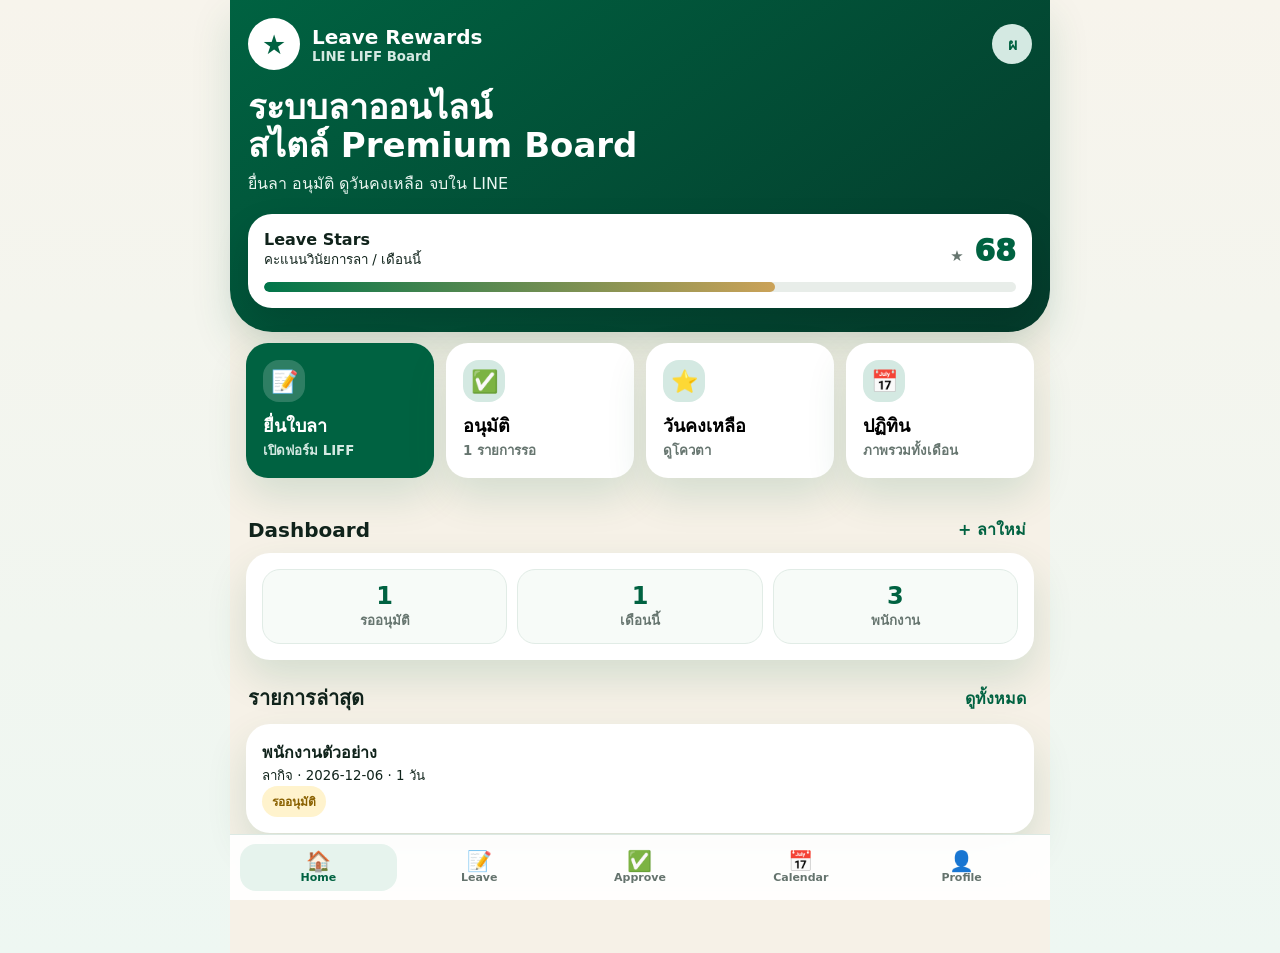
==== commit 608e6531: "Convert to Starbucks-inspired LINE LIFF board" ====
--- a/index.html
+++ b/index.html
@@ -3,62 +3,92 @@
 <head>
   <meta charset="utf-8">
   <meta name="viewport" content="width=device-width,initial-scale=1,viewport-fit=cover">
-  <meta name="theme-color" content="#0b4db7">
-  <title>ระบบลาออนไลน์ผ่าน LINE</title>
+  <meta name="theme-color" content="#006241">
+  <title>Leave LINE LIFF Board</title>
+  <script src="https://static.line-scdn.net/liff/edge/2/sdk.js"></script>
   <style>
-    *{box-sizing:border-box}html,body{margin:0;width:100%;min-height:100%;overflow-x:hidden}body{font-family:system-ui,-apple-system,BlinkMacSystemFont,"Segoe UI",Tahoma,sans-serif;background:#eef4ff;color:#102033}.app{max-width:1180px;margin:0 auto;padding:14px}.shell{display:grid;grid-template-columns:250px minmax(0,1fr);gap:16px}.side,.card{background:#fff;border:1px solid #dbe5f4;border-radius:22px;box-shadow:0 16px 40px rgba(11,77,183,.09)}.side{padding:18px;align-self:start;position:sticky;top:14px}.brand{display:flex;align-items:center;gap:12px;margin-bottom:14px}.logo{width:52px;height:52px;border-radius:18px;border:3px solid #0b4db7;background:#eaf2ff;display:grid;place-items:center;font-size:28px}.brand b{font-size:21px}.brand span{display:block;color:#06c755;font-size:20px;font-weight:900}.nav{display:grid;gap:8px}.nav button{border:0;background:transparent;text-align:left;border-radius:16px;padding:13px 14px;min-height:48px;font-weight:900;font-size:16px;color:#102033;cursor:pointer}.nav button.active{background:#0b4db7;color:#fff;box-shadow:0 10px 24px rgba(11,77,183,.25)}.badge{float:right;background:#ef4444;color:#fff;border-radius:999px;padding:2px 9px}.mode{margin-top:14px;color:#344054}.main{min-width:0}.top{display:flex;align-items:center;justify-content:space-between;gap:12px;margin-bottom:14px}.title h1{font-size:clamp(26px,5vw,38px);margin:0}.title p{margin:4px 0;color:#667085}.user{display:flex;gap:10px;align-items:center;background:#fff;border:1px solid #dbe5f4;border-radius:18px;padding:10px 12px}.avatar{width:42px;height:42px;border-radius:14px;background:#eaf2ff;display:grid;place-items:center;font-weight:900}.page{display:none}.page.active{display:block}.card{padding:18px;margin-bottom:14px}.hero{background:linear-gradient(135deg,#fff,#eaf2ff);display:flex;align-items:center;justify-content:space-between;gap:12px}.hero h2{margin:0 0 6px;font-size:28px}.hero p{margin:0;color:#667085}.btn{border:0;border-radius:15px;padding:12px 16px;min-height:46px;font-weight:900;cursor:pointer}.primary{background:#0b4db7;color:#fff}.ghost{background:#eff5ff;color:#0b4db7}.danger{background:#ffe5e7;color:#b42318}.stats{display:grid;grid-template-columns:repeat(4,1fr);gap:12px}.stat{background:#fff;border:1px solid #dbe5f4;border-radius:20px;padding:17px}.stat.blue{background:#0b4db7;color:#fff}.stat strong{display:block;font-size:34px;line-height:1.1}.grid2{display:grid;grid-template-columns:1fr 1fr;gap:14px}.head{display:flex;justify-content:space-between;gap:10px;align-items:center;margin-bottom:12px}.head h3{margin:0}.form{display:grid;grid-template-columns:1fr 1fr;gap:12px}.form label{font-weight:800;display:grid;gap:6px}.form input,.form select,.form textarea{width:100%;border:1px solid #dbe5f4;border-radius:14px;padding:12px;font-size:16px}.full{grid-column:1/-1}.tablewrap{overflow:auto;-webkit-overflow-scrolling:touch}table{width:100%;border-collapse:collapse;min-width:620px}th,td{padding:12px;border-bottom:1px solid #dbe5f4;text-align:left}th{background:#f8fbff}.status{display:inline-block;border-radius:999px;padding:6px 10px;font-weight:900;font-size:12px}.pending{background:#fff4cc;color:#8a6100}.level1{background:#ccf5ff;color:#036980}.approved{background:#dff8e8;color:#087a3d}.rejected{background:#ffe5e7;color:#b42318}.approval{border:1px solid #dbe5f4;border-radius:18px;background:#fbfdff;padding:15px;margin-bottom:10px;display:grid;grid-template-columns:minmax(0,1fr) auto;gap:10px}.actions{display:flex;gap:8px;align-items:center}.calendar{display:grid;grid-template-columns:repeat(7,1fr);gap:8px}.day{min-height:82px;background:#fbfdff;border:1px solid #dbe5f4;border-radius:14px;padding:9px}.event{margin-top:4px;background:#e9f1ff;color:#0b4db7;border-radius:8px;padding:4px 6px;font-size:12px}.reports{display:grid;grid-template-columns:repeat(auto-fit,minmax(190px,1fr));gap:10px}.toast{position:fixed;left:16px;right:16px;bottom:18px;z-index:99;background:#102033;color:#fff;border-radius:14px;padding:12px 16px;text-align:center;display:none}.toast.show{display:block}@media(max-width:900px){.app{padding:10px}.shell{display:block}.side{position:relative;top:auto;border-radius:0 0 22px 22px;margin:-10px -10px 12px;padding:14px}.brand{margin-bottom:10px}.brand b{font-size:20px}.brand span{font-size:19px}.nav{grid-template-columns:repeat(2,minmax(0,1fr));gap:8px}.nav button{font-size:15px;min-height:46px;padding:10px 11px;line-height:1.2}.top{position:sticky;top:0;z-index:10;margin:0 -10px 12px;padding:10px;background:rgba(238,244,255,.96);backdrop-filter:blur(10px);border-bottom:1px solid #dbe5f4}.user div:last-child{display:none}.hero{display:block}.hero .btn{width:100%;margin-top:12px}.stats,.grid2,.form{grid-template-columns:1fr}.card{padding:15px;border-radius:18px}.head{align-items:flex-start;flex-direction:column}.approval{grid-template-columns:1fr}.actions{display:grid;grid-template-columns:1fr 1fr}.calendar{grid-template-columns:repeat(2,1fr)}.day{min-height:78px}table{min-width:600px}}@media(min-width:901px) and (max-width:1180px){.shell{grid-template-columns:220px minmax(0,1fr)}.stats{grid-template-columns:repeat(2,1fr)}.grid2{grid-template-columns:1fr}}
+    :root{--green:#006241;--green2:#00754a;--mint:#d4e9e2;--cream:#f6f1e7;--gold:#cba258;--ink:#10231b;--muted:#66756f;--white:#fff;--red:#e5484d;--shadow:0 18px 40px rgba(0,98,65,.14)}*{box-sizing:border-box}html,body{margin:0;min-height:100%;overflow-x:hidden}body{font-family:system-ui,-apple-system,BlinkMacSystemFont,"Segoe UI",Tahoma,sans-serif;background:linear-gradient(180deg,#f7f4ec,#eef7f2);color:var(--ink)}button,input,select,textarea{font:inherit}.phone{max-width:430px;margin:0 auto;min-height:100dvh;background:var(--cream);position:relative;padding-bottom:92px}.top{background:linear-gradient(145deg,var(--green),#043b2b);color:white;border-radius:0 0 34px 34px;padding:18px 18px 24px;box-shadow:var(--shadow)}.bar{display:flex;justify-content:space-between;align-items:center;margin-bottom:18px}.brand{display:flex;align-items:center;gap:12px}.sirena{width:52px;height:52px;border-radius:50%;background:#fff;color:var(--green);display:grid;place-items:center;font-size:27px;border:4px solid rgba(255,255,255,.35)}.brand b{font-size:20px}.brand small{display:block;color:#d4e9e2;font-weight:700}.profile{width:40px;height:40px;border-radius:50%;background:#d4e9e2;color:#006241;display:grid;place-items:center;font-weight:900}.hero h1{font-size:29px;line-height:1.12;margin:0 0 7px}.hero p{margin:0;color:#eaf6f1}.reward{margin-top:18px;background:#fff;border-radius:24px;padding:16px;color:var(--ink);box-shadow:0 15px 34px rgba(0,0,0,.13)}.rewardTop{display:flex;justify-content:space-between;align-items:center;gap:12px}.stars{font-size:30px;font-weight:950;color:var(--green)}.stars span{font-size:15px;color:var(--muted);font-weight:800}.progress{height:10px;background:#e8ede9;border-radius:99px;overflow:hidden;margin-top:12px}.progress i{display:block;height:100%;width:68%;background:linear-gradient(90deg,var(--green2),var(--gold));border-radius:99px}.content{padding:16px}.quick{display:grid;grid-template-columns:1fr 1fr;gap:12px;margin-top:-5px}.q{border:0;background:#fff;border-radius:22px;padding:17px;text-align:left;box-shadow:var(--shadow);min-height:118px}.q strong{display:block;font-size:18px;margin-top:9px}.q small{color:var(--muted);font-weight:700}.q .icon{width:42px;height:42px;border-radius:16px;background:var(--mint);display:grid;place-items:center;font-size:22px}.q.primary{background:var(--green);color:white}.q.primary small{color:#d4e9e2}.q.primary .icon{background:rgba(255,255,255,.18)}.sectionTitle{display:flex;align-items:center;justify-content:space-between;margin:22px 2px 10px}.sectionTitle h2{font-size:20px;margin:0}.sectionTitle button{border:0;background:transparent;color:var(--green);font-weight:900}.card{background:#fff;border-radius:24px;padding:16px;margin-bottom:12px;box-shadow:var(--shadow)}.statGrid{display:grid;grid-template-columns:repeat(3,1fr);gap:10px}.stat{background:#f7fbf8;border:1px solid #e1ece6;border-radius:18px;padding:12px;text-align:center}.stat b{display:block;font-size:24px;color:var(--green)}.stat small{color:var(--muted);font-weight:800}.page{display:none}.page.active{display:block}.form{display:grid;gap:12px}.form label{display:grid;gap:7px;font-weight:900}.form input,.form select,.form textarea{width:100%;border:1px solid #d7e5de;background:#fbfffc;border-radius:18px;padding:14px;font-size:16px}.fullBtn{width:100%;border:0;border-radius:20px;padding:15px;background:var(--green);color:white;font-weight:950;box-shadow:var(--shadow)}.softBtn{border:0;border-radius:16px;padding:11px 12px;background:#edf7f2;color:var(--green);font-weight:950}.danger{background:#ffe8e8;color:#b42318}.leaveItem{display:grid;grid-template-columns:1fr auto;gap:10px;align-items:center;border-top:1px solid #eef3ef;padding-top:12px;margin-top:12px}.leaveItem:first-child{border-top:0;padding-top:0;margin-top:0}.status{display:inline-block;border-radius:999px;padding:6px 10px;font-size:12px;font-weight:950}.pending{background:#fff3cd;color:#8a6100}.level1{background:#d7f6ff;color:#036980}.approved{background:#dff8e8;color:#087a3d}.rejected{background:#ffe5e7;color:#b42318}.actions{display:flex;gap:8px}.calendar{display:grid;grid-template-columns:repeat(2,1fr);gap:10px}.day{min-height:82px;background:#fbfffc;border:1px solid #dce9e3;border-radius:18px;padding:10px}.event{margin-top:5px;background:#d4e9e2;color:#006241;border-radius:10px;padding:5px;font-size:12px;font-weight:800}.employee{display:flex;align-items:center;gap:12px}.empAvatar{width:44px;height:44px;border-radius:50%;background:#d4e9e2;display:grid;place-items:center}.bottom{position:fixed;left:50%;bottom:0;transform:translateX(-50%);width:100%;max-width:430px;background:rgba(255,255,255,.92);backdrop-filter:blur(18px);border-top:1px solid #dce9e3;padding:9px 10px max(9px,env(safe-area-inset-bottom));display:grid;grid-template-columns:repeat(5,1fr);gap:4px}.bottom button{border:0;background:transparent;border-radius:16px;padding:7px 2px;color:#64736d;font-size:11px;font-weight:900}.bottom b{display:block;font-size:20px;line-height:1}.bottom button.active{background:#e6f3ed;color:var(--green)}.toast{position:fixed;left:50%;bottom:90px;transform:translateX(-50%);width:min(390px,92vw);background:#10231b;color:white;border-radius:18px;padding:13px 16px;text-align:center;display:none;z-index:10}.toast.show{display:block}.hide{display:none}@media(min-width:768px){.phone{max-width:820px}.content{display:grid;grid-template-columns:1fr 1fr;gap:16px}.page{grid-column:1/-1}.page.active{display:block}.quick{grid-column:1/-1;grid-template-columns:repeat(4,1fr)}.bottom{max-width:820px}.top{border-radius:0 0 42px 42px}.hero h1{font-size:34px}.q{min-height:132px}}
   </style>
 </head>
 <body>
-<div class="app">
-  <div class="shell">
-    <aside class="side">
-      <div class="brand"><div class="logo">👩‍💼</div><div><b>ระบบลาออนไลน์</b><span>ผ่าน LINE</span></div></div>
-      <nav class="nav" id="nav">
-        <button type="button" class="active" data-page="dashboard">📊 แดชบอร์ด</button>
-        <button type="button" data-page="request">📝 ยื่นใบลา</button>
-        <button type="button" data-page="approvals">✅ คิวอนุมัติ <span class="badge" id="badge">0</span></button>
-        <button type="button" data-page="calendar">📅 ปฏิทินการลา</button>
-        <button type="button" data-page="employees">👥 พนักงาน</button>
-        <button type="button" data-page="reports">📑 รายงาน</button>
-        <button type="button" data-page="settings">⚙️ ตั้งค่า</button>
-        <button type="button" data-page="guide">📘 คู่มือ</button>
-      </nav>
-      <div class="mode">Demo Mode</div>
-    </aside>
-    <main class="main">
-      <header class="top"><div class="title"><h1 id="title">แดชบอร์ด</h1><p id="sub">ภาพรวมการทำงานวันนี้</p></div><div class="user"><div class="avatar">ผ</div><div><b>ผู้ดูแลระบบ</b><br><small>admin</small></div></div></header>
-      <section class="page active" id="page-dashboard">
-        <div class="card hero"><div><h2>สวัสดี, ผู้ดูแลระบบ</h2><p>จัดการการลาได้ง่าย ครบ จบในระบบเดียว</p></div><button type="button" class="btn primary" data-go="request">+ ยื่นใบลา</button></div>
-        <div class="stats"><div class="stat blue"><span>⏳</span><strong id="sPending">0</strong><small>รออนุมัติ</small></div><div class="stat"><span>🏃</span><strong id="sToday">0</strong><small>ลาวันนี้</small></div><div class="stat"><span>📅</span><strong id="sMonth">0</strong><small>ลาทั้งเดือน</small></div><div class="stat"><span>👥</span><strong id="sEmp">0</strong><small>พนักงานทั้งหมด</small></div></div>
-        <div class="grid2"><div class="card"><div class="head"><h3>สัดส่วนการลา</h3><span>ปี 2569</span></div><p>🔴 ลาป่วย · 🟠 ลากิจ · 🟣 ลาพักร้อน · 🟢 ลาเหตุประจำปี</p></div><div class="card"><div class="head"><h3>งานด่วน</h3></div><button type="button" class="btn ghost" data-go="approvals">ดูคิวอนุมัติ</button></div></div>
-        <div class="card"><div class="head"><h3>รายการล่าสุด</h3><button type="button" class="btn ghost" data-go="approvals">ดูทั้งหมด</button></div><div class="tablewrap"><table><thead><tr><th>วันที่</th><th>ชื่อ</th><th>ประเภท</th><th>วัน</th><th>สถานะ</th></tr></thead><tbody id="recent"></tbody></table></div></div>
+  <main class="phone">
+    <header class="top">
+      <div class="bar">
+        <div class="brand"><div class="sirena">★</div><div><b>Leave Rewards</b><small>LINE LIFF Board</small></div></div>
+        <div class="profile" id="profileMark">ผ</div>
+      </div>
+      <div class="hero"><h1>ระบบลาออนไลน์<br>สไตล์ Premium Board</h1><p>ยื่นลา อนุมัติ ดูวันคงเหลือ จบใน LINE</p></div>
+      <div class="reward"><div class="rewardTop"><div><b>Leave Stars</b><br><small>คะแนนวินัยการลา / เดือนนี้</small></div><div class="stars"><span>★</span> 68</div></div><div class="progress"><i></i></div></div>
+    </header>
+
+    <section class="content">
+      <div class="quick">
+        <button class="q primary" data-go="request"><div class="icon">📝</div><strong>ยื่นใบลา</strong><small>เปิดฟอร์ม LIFF</small></button>
+        <button class="q" data-go="approvals"><div class="icon">✅</div><strong>อนุมัติ</strong><small><span id="quickPending">0</span> รายการรอ</small></button>
+        <button class="q" data-go="balance"><div class="icon">⭐</div><strong>วันคงเหลือ</strong><small>ดูโควตา</small></button>
+        <button class="q" data-go="calendar"><div class="icon">📅</div><strong>ปฏิทิน</strong><small>ภาพรวมทั้งเดือน</small></button>
+      </div>
+
+      <section class="page active" id="page-home">
+        <div class="sectionTitle"><h2>Dashboard</h2><button data-go="request">+ ลาใหม่</button></div>
+        <div class="card statGrid"><div class="stat"><b id="sPending">0</b><small>รออนุมัติ</small></div><div class="stat"><b id="sMonth">0</b><small>เดือนนี้</small></div><div class="stat"><b id="sEmp">0</b><small>พนักงาน</small></div></div>
+        <div class="sectionTitle"><h2>รายการล่าสุด</h2><button data-go="approvals">ดูทั้งหมด</button></div>
+        <div class="card" id="recentList"></div>
       </section>
-      <section class="page" id="page-request"><div class="card"><div class="head"><h3>ยื่นใบลา</h3><span>กรอกผ่านมือถือได้เลย</span></div><form id="leaveForm" class="form"><label>รหัสพนักงาน<select name="employeeId" id="employeeSelect" required></select></label><label>ประเภทการลา<select name="leaveType" id="typeSelect" required></select></label><label>รูปแบบ<select name="durationType"><option>เต็มวัน</option><option>ครึ่งวันเช้า</option><option>ครึ่งวันบ่าย</option></select></label><label>จำนวนวัน<input name="days" type="number" min="0.5" step="0.5" value="1" required></label><label>วันเริ่ม<input name="startDate" type="date" required></label><label>วันสิ้นสุด<input name="endDate" type="date" required></label><label class="full">เหตุผล<textarea name="reason" rows="4" required placeholder="ระบุเหตุผล"></textarea></label><button class="btn primary full" type="submit">ยื่นใบลา</button></form></div></section>
-      <section class="page" id="page-approvals"><div class="card"><div class="head"><h3>คิวอนุมัติ</h3><span>กดอนุมัติ/ไม่อนุมัติได้ทันที</span></div><div id="approvalList"></div></div></section>
-      <section class="page" id="page-calendar"><div class="card"><div class="head"><h3 id="monthTitle">ปฏิทินการลา</h3><div><button type="button" class="btn ghost" id="prevM">←</button> <button type="button" class="btn ghost" id="nextM">→</button></div></div><div class="calendar" id="cal"></div></div></section>
-      <section class="page" id="page-employees"><div class="card"><div class="head"><h3>พนักงาน</h3><button type="button" class="btn primary" id="addEmp">+ เพิ่มตัวอย่าง</button></div><div class="tablewrap"><table><thead><tr><th>รหัส</th><th>ชื่อ</th><th>แผนก</th><th>Role</th><th>LINE</th></tr></thead><tbody id="empTable"></tbody></table></div></div></section>
-      <section class="page" id="page-reports"><div class="card"><div class="head"><h3>รายงาน</h3><button type="button" class="btn ghost" id="exportCsv">Export CSV</button></div><div class="reports" id="reports"></div></div></section>
-      <section class="page" id="page-settings"><div class="card"><div class="head"><h3>ตั้งค่า</h3><span>Demo Mode</span></div><form class="form" id="settings"><label class="full">Google Apps Script URL<input name="apiUrl" placeholder="https://script.google.com/macros/s/.../exec"></label><label>LIFF ID<input name="liffId" placeholder="200xxxxxxx"></label><label>อนุมัติ<select name="approvalLevels"><option value="1">1 ระดับ</option><option value="2" selected>2 ระดับ</option></select></label><button class="btn primary full" type="submit">บันทึก</button></form></div></section>
-      <section class="page" id="page-guide"><div class="card"><h3>คู่มือเร็ว</h3><p>1) ยื่นใบลา → 2) หัวหน้าอนุมัติ → 3) HR อนุมัติ → 4) ระบบบันทึกและแจ้งผลผ่าน LINE</p><p>ถ้าจะใช้จริง ให้นำ Code.gs ไปวางใน Apps Script แล้วตั้งค่า LINE OA / LIFF</p></div></section>
-    </main>
-  </div>
-</div>
-<div class="toast" id="toast"></div>
+
+      <section class="page" id="page-request">
+        <div class="sectionTitle"><h2>ยื่นใบลา</h2><button data-go="home">กลับ</button></div>
+        <div class="card"><form class="form" id="leaveForm"><label>พนักงาน<select name="employeeId" id="employeeSelect"></select></label><label>ประเภทการลา<select name="type" id="typeSelect"></select></label><label>วันเริ่ม<input type="date" name="start" required></label><label>วันสิ้นสุด<input type="date" name="end" required></label><label>จำนวนวัน<input type="number" name="days" value="1" min="0.5" step="0.5" required></label><label>เหตุผล<textarea name="reason" rows="4" required placeholder="ระบุเหตุผล"></textarea></label><button class="fullBtn" type="submit">ส่งใบลา</button></form></div>
+      </section>
+
+      <section class="page" id="page-approvals">
+        <div class="sectionTitle"><h2>คิวอนุมัติ</h2><button data-go="home">กลับ</button></div>
+        <div class="card" id="approvalList"></div>
+      </section>
+
+      <section class="page" id="page-balance">
+        <div class="sectionTitle"><h2>วันลาคงเหลือ</h2><button id="resetDemo">Reset Demo</button></div>
+        <div class="card statGrid"><div class="stat"><b>30</b><small>ลาป่วย</small></div><div class="stat"><b>10</b><small>ลากิจ</small></div><div class="stat"><b>10</b><small>พักร้อน</small></div></div>
+        <div class="card"><b>หมายเหตุ</b><p>เวอร์ชันนี้เป็น LIFF Board Demo พร้อมต่อ Google Apps Script และ LINE OA ในขั้นถัดไป</p></div>
+      </section>
+
+      <section class="page" id="page-calendar">
+        <div class="sectionTitle"><h2 id="monthTitle">ปฏิทิน</h2><button data-go="home">กลับ</button></div>
+        <div class="calendar" id="calendarBox"></div>
+      </section>
+
+      <section class="page" id="page-profile">
+        <div class="sectionTitle"><h2>Profile</h2><button id="connectLine">เชื่อม LINE</button></div>
+        <div class="card employee"><div class="empAvatar">👩‍💼</div><div><b id="displayName">ผู้ดูแลระบบ</b><br><small>Demo Mode · LIFF Ready</small></div></div>
+      </section>
+    </section>
+
+    <nav class="bottom">
+      <button class="active" data-go="home"><b>🏠</b>Home</button>
+      <button data-go="request"><b>📝</b>Leave</button>
+      <button data-go="approvals"><b>✅</b>Approve</button>
+      <button data-go="calendar"><b>📅</b>Calendar</button>
+      <button data-go="profile"><b>👤</b>Profile</button>
+    </nav>
+  </main>
+  <div class="toast" id="toast"></div>
+
 <script>
 const TYPES=['ลาป่วย','ลากิจ','ลาพักร้อน','ลาเหตุประจำปี'];
-const EMP=[{id:'EMP001',name:'ผู้ดูแลระบบ',dep:'HR',role:'admin',line:'ผูกแล้ว'},{id:'EMP002',name:'หัวหน้าแผนกตัวอย่าง',dep:'ฝ่ายปกครอง',role:'supervisor',line:'ผูกแล้ว'},{id:'EMP003',name:'พนักงานตัวอย่าง',dep:'ฝ่ายปกครอง',role:'employee',line:'ยังไม่ผูก'}];
-const MONTHS=['มกราคม','กุมภาพันธ์','มีนาคม','เมษายน','พฤษภาคม','มิถุนายน','กรกฎาคม','สิงหาคม','กันยายน','ตุลาคม','พฤศจิกายน','ธันวาคม'];
-let emps=JSON.parse(localStorage.leave_emps||'null')||EMP, reqs=JSON.parse(localStorage.leave_reqs||'null')||[{id:'LV-DEMO',employeeId:'EMP003',employeeName:'พนักงานตัวอย่าง',dep:'ฝ่ายปกครอง',type:'ลากิจ',start:today(),end:today(),days:1,reason:'ธุระจำเป็น',status:'PENDING'}], month=new Date();
-function $(q){return document.querySelector(q)}function $$(q){return [...document.querySelectorAll(q)]}function today(){return new Date().toISOString().slice(0,10)}function save(){localStorage.leave_emps=JSON.stringify(emps);localStorage.leave_reqs=JSON.stringify(reqs)}function toast(t){$('#toast').textContent=t;$('#toast').classList.add('show');setTimeout(()=>$('#toast').classList.remove('show'),1800)}function st(s){return {PENDING:'รออนุมัติ',APPROVED_L1:'ผ่านระดับ 1',APPROVED:'อนุมัติ',REJECTED:'ไม่อนุมัติ'}[s]||s}function cls(s){return {PENDING:'pending',APPROVED_L1:'level1',APPROVED:'approved',REJECTED:'rejected'}[s]||'pending'}
-function show(p){$$('.page').forEach(x=>x.classList.remove('active'));$('#page-'+p).classList.add('active');$$('.nav button').forEach(b=>b.classList.toggle('active',b.dataset.page===p));$('#title').textContent={dashboard:'แดชบอร์ด',request:'ยื่นใบลา',approvals:'คิวอนุมัติ',calendar:'ปฏิทินการลา',employees:'พนักงาน',reports:'รายงาน',settings:'ตั้งค่า',guide:'คู่มือ'}[p];$('#sub').textContent=p==='dashboard'?'ภาพรวมการทำงานวันนี้':'ระบบลาออนไลน์ผ่าน LINE';render();scrollTo(0,0)}
-function render(){let pend=reqs.filter(r=>r.status==='PENDING'||r.status==='APPROVED_L1').length;$('#badge').textContent=pend;$('#sPending').textContent=pend;$('#sToday').textContent=reqs.filter(r=>r.start<=today()&&r.end>=today()&&r.status!=='REJECTED').length;$('#sMonth').textContent=reqs.filter(r=>r.start.slice(0,7)===today().slice(0,7)).length;$('#sEmp').textContent=emps.length;$('#recent').innerHTML=reqs.slice().reverse().map(r=>`<tr><td>${r.start}</td><td>${r.employeeName}</td><td>${r.type}</td><td>${r.days}</td><td><span class="status ${cls(r.status)}">${st(r.status)}</span></td></tr>`).join('');$('#approvalList').innerHTML=reqs.filter(r=>r.status==='PENDING'||r.status==='APPROVED_L1').map(r=>`<div class="approval"><div><b>${r.employeeName}</b> — ${r.type}<br><small>${r.start} ถึง ${r.end} · ${r.days} วัน · ${r.reason}</small><br><span class="status ${cls(r.status)}">${st(r.status)}</span></div><div class="actions"><button type="button" class="btn danger" data-reject="${r.id}">ไม่อนุมัติ</button><button type="button" class="btn primary" data-approve="${r.id}">อนุมัติ</button></div></div>`).join('')||'<p>ไม่มีรายการรออนุมัติ</p>';$('#empTable').innerHTML=emps.map(e=>`<tr><td>${e.id}</td><td>${e.name}</td><td>${e.dep}</td><td>${e.role}</td><td>${e.line}</td></tr>`).join('');$('#reports').innerHTML=emps.map(e=>{let used=reqs.filter(r=>r.employeeId===e.id&&r.status==='APPROVED').reduce((s,r)=>s+Number(r.days),0),p=reqs.filter(r=>r.employeeId===e.id&&(r.status==='PENDING'||r.status==='APPROVED_L1')).reduce((s,r)=>s+Number(r.days),0);return `<div class="stat"><b>${e.name}</b><p>${e.dep}</p><p>ใช้แล้ว ${used} วัน<br>รอ ${p} วัน</p></div>`}).join('');renderCal()}
+const EMP=[{id:'EMP001',name:'ผู้ดูแลระบบ',dep:'HR'},{id:'EMP002',name:'หัวหน้าแผนก',dep:'ฝ่ายปกครอง'},{id:'EMP003',name:'พนักงานตัวอย่าง',dep:'ฝ่ายปกครอง'}];
+let reqs=JSON.parse(localStorage.liff_leave_reqs||'null')||[{id:'LV-DEMO',employeeId:'EMP003',employeeName:'พนักงานตัวอย่าง',type:'ลากิจ',start:new Date().toISOString().slice(0,10),end:new Date().toISOString().slice(0,10),days:1,reason:'ธุระจำเป็น',status:'PENDING'}];
+let emps=EMP;
+function $(q){return document.querySelector(q)}function $$(q){return [...document.querySelectorAll(q)]}function save(){localStorage.liff_leave_reqs=JSON.stringify(reqs)}function toast(t){$('#toast').textContent=t;$('#toast').classList.add('show');setTimeout(()=>$('#toast').classList.remove('show'),1800)}function statusText(s){return {PENDING:'รออนุมัติ',APPROVED_L1:'ผ่านระดับ 1',APPROVED:'อนุมัติ',REJECTED:'ไม่อนุมัติ'}[s]||s}function statusClass(s){return {PENDING:'pending',APPROVED_L1:'level1',APPROVED:'approved',REJECTED:'rejected'}[s]||'pending'}
+function show(page){$$('.page').forEach(p=>p.classList.remove('active'));$('#page-'+page).classList.add('active');$$('[data-go]').forEach(b=>b.classList.toggle('active',b.dataset.go===page));render();window.scrollTo({top:0,behavior:'smooth'})}
+function render(){const pending=reqs.filter(r=>r.status==='PENDING'||r.status==='APPROVED_L1').length;$('#sPending').textContent=pending;$('#quickPending').textContent=pending;$('#sMonth').textContent=reqs.length;$('#sEmp').textContent=emps.length;$('#recentList').innerHTML=reqs.slice().reverse().map(itemHtml).join('')||'<p>ยังไม่มีรายการ</p>';$('#approvalList').innerHTML=reqs.filter(r=>r.status==='PENDING'||r.status==='APPROVED_L1').map(r=>itemHtml(r,true)).join('')||'<p>ไม่มีรายการรออนุมัติ</p>';renderCalendar()}
+function itemHtml(r,actions=false){return `<div class="leaveItem"><div><b>${r.employeeName}</b><br><small>${r.type} · ${r.start} · ${r.days} วัน</small><br><span class="status ${statusClass(r.status)}">${statusText(r.status)}</span></div>${actions?`<div class="actions"><button class="softBtn danger" data-reject="${r.id}">ไม่ผ่าน</button><button class="softBtn" data-approve="${r.id}">ผ่าน</button></div>`:''}</div>`}
 function fill(){employeeSelect.innerHTML=emps.map(e=>`<option value="${e.id}">${e.id} — ${e.name}</option>`).join('');typeSelect.innerHTML=TYPES.map(t=>`<option>${t}</option>`).join('')}
-function renderCal(){let y=month.getFullYear(),m=month.getMonth(),last=new Date(y,m+1,0).getDate();$('#monthTitle').textContent=MONTHS[m]+' '+(y+543);let html='';for(let i=1;i<=last;i++){let d=new Date(y,m,i).toISOString().slice(0,10),ev=reqs.filter(r=>r.start<=d&&r.end>=d&&r.status!=='REJECTED');html+=`<div class="day"><b>${i}</b>${ev.map(e=>`<div class="event">${e.employeeName}</div>`).join('')}</div>`}$('#cal').innerHTML=html}
-document.addEventListener('click',e=>{let nav=e.target.closest('[data-page]');if(nav){e.preventDefault();show(nav.dataset.page);return}let go=e.target.closest('[data-go]');if(go){e.preventDefault();show(go.dataset.go);return}let ap=e.target.closest('[data-approve]');if(ap){let r=reqs.find(x=>x.id===ap.dataset.approve);if(r){r.status=r.status==='PENDING'?'APPROVED_L1':'APPROVED';save();render();toast('อนุมัติแล้ว')}return}let re=e.target.closest('[data-reject]');if(re){let r=reqs.find(x=>x.id===re.dataset.reject);if(r){r.status='REJECTED';save();render();toast('ไม่อนุมัติแล้ว')}return}});
-leaveForm.addEventListener('submit',e=>{e.preventDefault();let f=Object.fromEntries(new FormData(e.target).entries()),emp=emps.find(x=>x.id===f.employeeId);reqs.push({id:'LV-'+Date.now(),employeeId:emp.id,employeeName:emp.name,dep:emp.dep,type:f.leaveType,start:f.startDate,end:f.endDate,days:Number(f.days||1),reason:f.reason,status:'PENDING'});save();e.target.reset();toast('ยื่นใบลาแล้ว');show('dashboard')});
-addEmp.onclick=()=>{let n=emps.length+1;emps.push({id:'EMP00'+n,name:'พนักงานใหม่ '+n,dep:'ฝ่ายปกครอง',role:'employee',line:'ยังไม่ผูก'});save();fill();render();toast('เพิ่มพนักงานแล้ว')};prevM.onclick=()=>{month=new Date(month.getFullYear(),month.getMonth()-1,1);renderCal()};nextM.onclick=()=>{month=new Date(month.getFullYear(),month.getMonth()+1,1);renderCal()};settings.onsubmit=e=>{e.preventDefault();toast('บันทึกการตั้งค่าแล้ว')};exportCsv.onclick=()=>{let csv='id,name,type,start,end,days,status\n'+reqs.map(r=>[r.id,r.employeeName,r.type,r.start,r.end,r.days,r.status].join(',')).join('\n');let a=document.createElement('a');a.href=URL.createObjectURL(new Blob([csv],{type:'text/csv'}));a.download='leave-report.csv';a.click()};
-fill();render();
+function renderCalendar(){const d=new Date(),y=d.getFullYear(),m=d.getMonth(),last=new Date(y,m+1,0).getDate();$('#monthTitle').textContent=['ม.ค.','ก.พ.','มี.ค.','เม.ย.','พ.ค.','มิ.ย.','ก.ค.','ส.ค.','ก.ย.','ต.ค.','พ.ย.','ธ.ค.'][m]+' '+(y+543);let html='';for(let i=1;i<=last;i++){let day=new Date(y,m,i).toISOString().slice(0,10),events=reqs.filter(r=>r.start<=day&&r.end>=day&&r.status!=='REJECTED');html+=`<div class="day"><b>${i}</b>${events.map(e=>`<div class="event">${e.employeeName}</div>`).join('')}</div>`}$('#calendarBox').innerHTML=html}
+document.addEventListener('click',e=>{const go=e.target.closest('[data-go]');if(go){e.preventDefault();show(go.dataset.go);return}const ap=e.target.closest('[data-approve]');if(ap){const r=reqs.find(x=>x.id===ap.dataset.approve);if(r){r.status=r.status==='PENDING'?'APPROVED_L1':'APPROVED';save();render();toast('อนุมัติแล้ว')}}const re=e.target.closest('[data-reject]');if(re){const r=reqs.find(x=>x.id===re.dataset.reject);if(r){r.status='REJECTED';save();render();toast('ไม่อนุมัติแล้ว')}}});
+leaveForm.addEventListener('submit',e=>{e.preventDefault();const f=Object.fromEntries(new FormData(e.target).entries()),emp=emps.find(x=>x.id===f.employeeId);reqs.push({id:'LV-'+Date.now(),employeeId:emp.id,employeeName:emp.name,type:f.type,start:f.start,end:f.end,days:Number(f.days),reason:f.reason,status:'PENDING'});save();e.target.reset();toast('ส่งใบลาแล้ว');show('home')});
+resetDemo.onclick=()=>{localStorage.removeItem('liff_leave_reqs');location.reload()};connectLine.onclick=()=>toast('พร้อมเชื่อม LIFF ID ใน Settings');
+async function initLiff(){const liffId='';if(!liffId||!window.liff)return;try{await liff.init({liffId});if(liff.isLoggedIn()){const p=await liff.getProfile();displayName.textContent=p.displayName;profileMark.textContent=(p.displayName||'L').slice(0,1)}}catch(e){console.warn(e)}}
+fill();render();initLiff();
 </script>
 </body>
 </html>
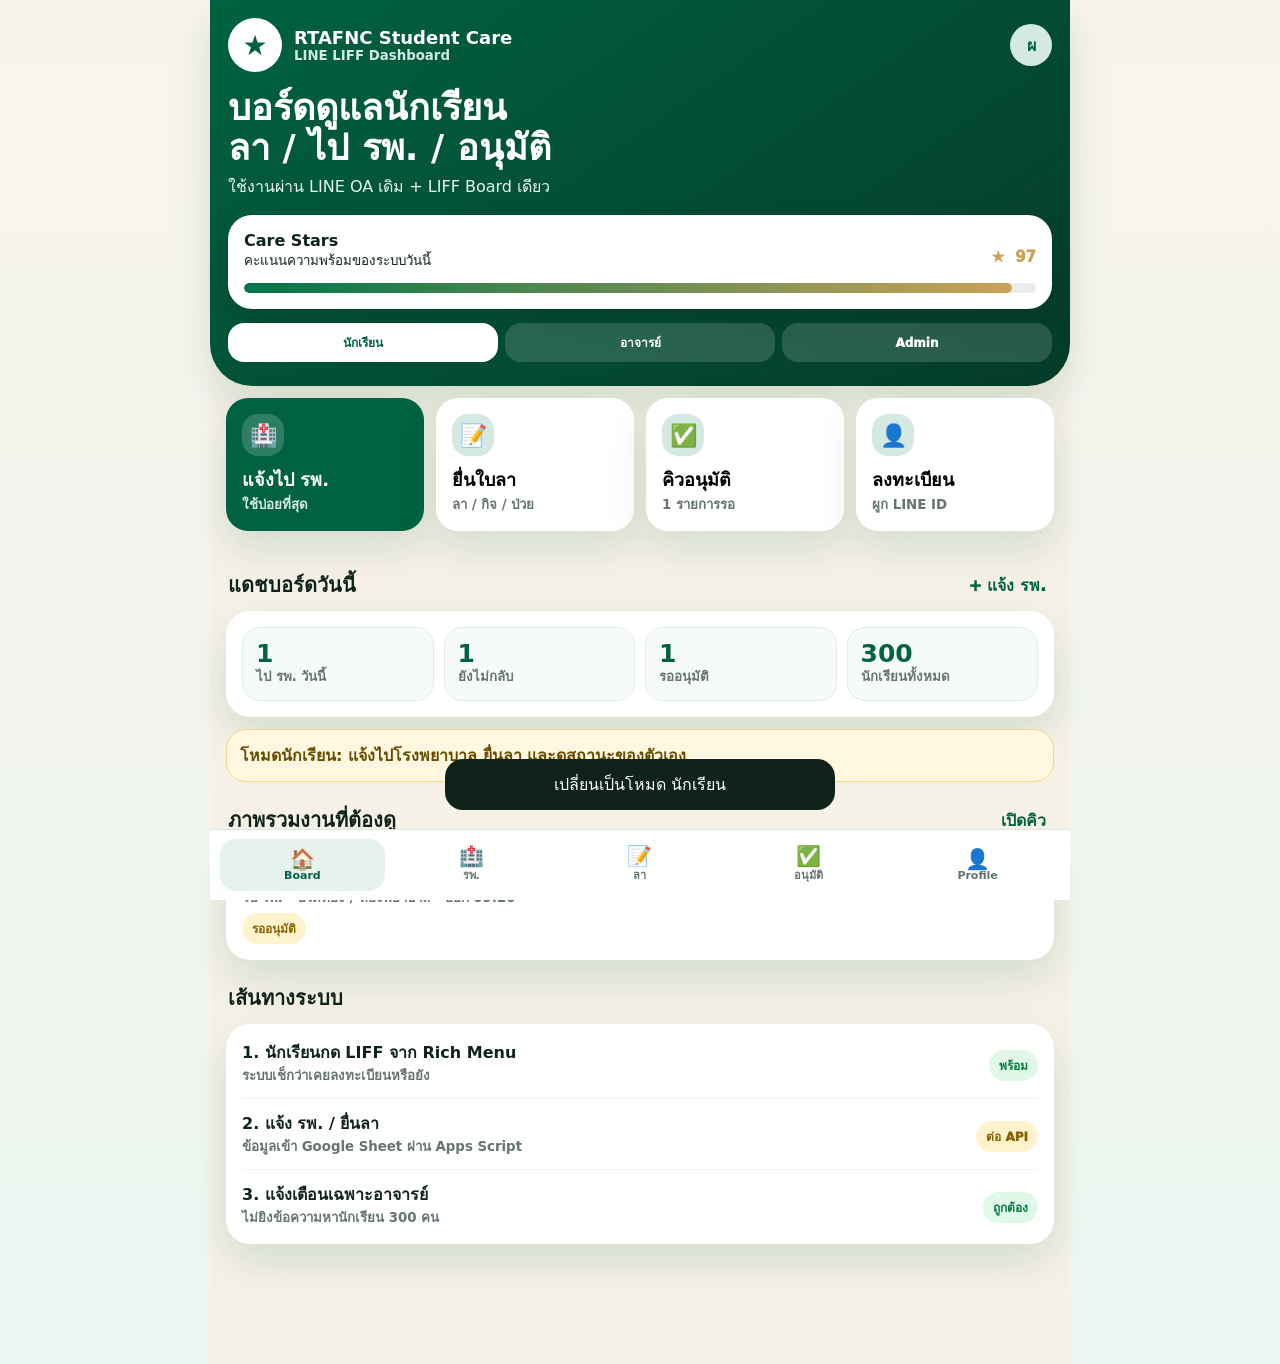
==== commit d0775d82: "Integrate student care systems into LIFF dashboard" ====
--- a/index.html
+++ b/index.html
@@ -4,91 +4,111 @@
   <meta charset="utf-8">
   <meta name="viewport" content="width=device-width,initial-scale=1,viewport-fit=cover">
   <meta name="theme-color" content="#006241">
-  <title>Leave LINE LIFF Board</title>
+  <title>RTAFNC Student Care LIFF Dashboard</title>
   <script src="https://static.line-scdn.net/liff/edge/2/sdk.js"></script>
   <style>
-    :root{--green:#006241;--green2:#00754a;--mint:#d4e9e2;--cream:#f6f1e7;--gold:#cba258;--ink:#10231b;--muted:#66756f;--white:#fff;--red:#e5484d;--shadow:0 18px 40px rgba(0,98,65,.14)}*{box-sizing:border-box}html,body{margin:0;min-height:100%;overflow-x:hidden}body{font-family:system-ui,-apple-system,BlinkMacSystemFont,"Segoe UI",Tahoma,sans-serif;background:linear-gradient(180deg,#f7f4ec,#eef7f2);color:var(--ink)}button,input,select,textarea{font:inherit}.phone{max-width:430px;margin:0 auto;min-height:100dvh;background:var(--cream);position:relative;padding-bottom:92px}.top{background:linear-gradient(145deg,var(--green),#043b2b);color:white;border-radius:0 0 34px 34px;padding:18px 18px 24px;box-shadow:var(--shadow)}.bar{display:flex;justify-content:space-between;align-items:center;margin-bottom:18px}.brand{display:flex;align-items:center;gap:12px}.sirena{width:52px;height:52px;border-radius:50%;background:#fff;color:var(--green);display:grid;place-items:center;font-size:27px;border:4px solid rgba(255,255,255,.35)}.brand b{font-size:20px}.brand small{display:block;color:#d4e9e2;font-weight:700}.profile{width:40px;height:40px;border-radius:50%;background:#d4e9e2;color:#006241;display:grid;place-items:center;font-weight:900}.hero h1{font-size:29px;line-height:1.12;margin:0 0 7px}.hero p{margin:0;color:#eaf6f1}.reward{margin-top:18px;background:#fff;border-radius:24px;padding:16px;color:var(--ink);box-shadow:0 15px 34px rgba(0,0,0,.13)}.rewardTop{display:flex;justify-content:space-between;align-items:center;gap:12px}.stars{font-size:30px;font-weight:950;color:var(--green)}.stars span{font-size:15px;color:var(--muted);font-weight:800}.progress{height:10px;background:#e8ede9;border-radius:99px;overflow:hidden;margin-top:12px}.progress i{display:block;height:100%;width:68%;background:linear-gradient(90deg,var(--green2),var(--gold));border-radius:99px}.content{padding:16px}.quick{display:grid;grid-template-columns:1fr 1fr;gap:12px;margin-top:-5px}.q{border:0;background:#fff;border-radius:22px;padding:17px;text-align:left;box-shadow:var(--shadow);min-height:118px}.q strong{display:block;font-size:18px;margin-top:9px}.q small{color:var(--muted);font-weight:700}.q .icon{width:42px;height:42px;border-radius:16px;background:var(--mint);display:grid;place-items:center;font-size:22px}.q.primary{background:var(--green);color:white}.q.primary small{color:#d4e9e2}.q.primary .icon{background:rgba(255,255,255,.18)}.sectionTitle{display:flex;align-items:center;justify-content:space-between;margin:22px 2px 10px}.sectionTitle h2{font-size:20px;margin:0}.sectionTitle button{border:0;background:transparent;color:var(--green);font-weight:900}.card{background:#fff;border-radius:24px;padding:16px;margin-bottom:12px;box-shadow:var(--shadow)}.statGrid{display:grid;grid-template-columns:repeat(3,1fr);gap:10px}.stat{background:#f7fbf8;border:1px solid #e1ece6;border-radius:18px;padding:12px;text-align:center}.stat b{display:block;font-size:24px;color:var(--green)}.stat small{color:var(--muted);font-weight:800}.page{display:none}.page.active{display:block}.form{display:grid;gap:12px}.form label{display:grid;gap:7px;font-weight:900}.form input,.form select,.form textarea{width:100%;border:1px solid #d7e5de;background:#fbfffc;border-radius:18px;padding:14px;font-size:16px}.fullBtn{width:100%;border:0;border-radius:20px;padding:15px;background:var(--green);color:white;font-weight:950;box-shadow:var(--shadow)}.softBtn{border:0;border-radius:16px;padding:11px 12px;background:#edf7f2;color:var(--green);font-weight:950}.danger{background:#ffe8e8;color:#b42318}.leaveItem{display:grid;grid-template-columns:1fr auto;gap:10px;align-items:center;border-top:1px solid #eef3ef;padding-top:12px;margin-top:12px}.leaveItem:first-child{border-top:0;padding-top:0;margin-top:0}.status{display:inline-block;border-radius:999px;padding:6px 10px;font-size:12px;font-weight:950}.pending{background:#fff3cd;color:#8a6100}.level1{background:#d7f6ff;color:#036980}.approved{background:#dff8e8;color:#087a3d}.rejected{background:#ffe5e7;color:#b42318}.actions{display:flex;gap:8px}.calendar{display:grid;grid-template-columns:repeat(2,1fr);gap:10px}.day{min-height:82px;background:#fbfffc;border:1px solid #dce9e3;border-radius:18px;padding:10px}.event{margin-top:5px;background:#d4e9e2;color:#006241;border-radius:10px;padding:5px;font-size:12px;font-weight:800}.employee{display:flex;align-items:center;gap:12px}.empAvatar{width:44px;height:44px;border-radius:50%;background:#d4e9e2;display:grid;place-items:center}.bottom{position:fixed;left:50%;bottom:0;transform:translateX(-50%);width:100%;max-width:430px;background:rgba(255,255,255,.92);backdrop-filter:blur(18px);border-top:1px solid #dce9e3;padding:9px 10px max(9px,env(safe-area-inset-bottom));display:grid;grid-template-columns:repeat(5,1fr);gap:4px}.bottom button{border:0;background:transparent;border-radius:16px;padding:7px 2px;color:#64736d;font-size:11px;font-weight:900}.bottom b{display:block;font-size:20px;line-height:1}.bottom button.active{background:#e6f3ed;color:var(--green)}.toast{position:fixed;left:50%;bottom:90px;transform:translateX(-50%);width:min(390px,92vw);background:#10231b;color:white;border-radius:18px;padding:13px 16px;text-align:center;display:none;z-index:10}.toast.show{display:block}.hide{display:none}@media(min-width:768px){.phone{max-width:820px}.content{display:grid;grid-template-columns:1fr 1fr;gap:16px}.page{grid-column:1/-1}.page.active{display:block}.quick{grid-column:1/-1;grid-template-columns:repeat(4,1fr)}.bottom{max-width:820px}.top{border-radius:0 0 42px 42px}.hero h1{font-size:34px}.q{min-height:132px}}
+    :root{--green:#006241;--green2:#00754a;--dark:#053b2b;--mint:#d4e9e2;--cream:#f6f1e7;--gold:#cba258;--ink:#10231b;--muted:#66756f;--white:#fff;--red:#e5484d;--blue:#1769aa;--shadow:0 18px 42px rgba(0,98,65,.14)}*{box-sizing:border-box}html,body{margin:0;min-height:100%;overflow-x:hidden}body{font-family:system-ui,-apple-system,BlinkMacSystemFont,"Segoe UI",Tahoma,sans-serif;background:linear-gradient(180deg,#f8f4eb,#edf7f2);color:var(--ink)}button,input,select,textarea{font:inherit}button{cursor:pointer}.phone{max-width:430px;margin:0 auto;min-height:100dvh;background:var(--cream);position:relative;padding-bottom:92px}.top{background:linear-gradient(145deg,var(--green),var(--dark));color:white;border-radius:0 0 34px 34px;padding:18px 18px 24px;box-shadow:var(--shadow)}.bar{display:flex;justify-content:space-between;align-items:center;margin-bottom:16px}.brand{display:flex;align-items:center;gap:12px}.logo{width:54px;height:54px;border-radius:50%;background:white;color:var(--green);display:grid;place-items:center;font-size:28px;border:4px solid rgba(255,255,255,.35)}.brand b{font-size:18px}.brand small{display:block;color:#d4e9e2;font-weight:800}.profile{width:42px;height:42px;border-radius:50%;background:var(--mint);color:var(--green);display:grid;place-items:center;font-weight:950}.hero h1{font-size:28px;line-height:1.1;margin:0 0 7px}.hero p{margin:0;color:#eaf6f1}.reward{margin-top:16px;background:#fff;border-radius:24px;padding:16px;color:var(--ink);box-shadow:0 15px 34px rgba(0,0,0,.13)}.rewardTop{display:flex;justify-content:space-between;align-items:center;gap:12px}.stars{font-size:30px;font-weight:950;color:var(--green)}.stars span{font-size:15px;color:var(--gold);font-weight:950}.progress{height:10px;background:#e8ede9;border-radius:99px;overflow:hidden;margin-top:12px}.progress i{display:block;height:100%;width:68%;background:linear-gradient(90deg,var(--green2),var(--gold));border-radius:99px}.rolebar{margin-top:14px;display:grid;grid-template-columns:repeat(3,1fr);gap:7px}.rolebar button{border:0;border-radius:16px;background:rgba(255,255,255,.15);color:white;padding:10px 6px;font-size:12px;font-weight:950}.rolebar button.active{background:white;color:var(--green)}.content{padding:16px}.quick{display:grid;grid-template-columns:1fr 1fr;gap:12px;margin-top:-4px}.q{border:0;background:#fff;border-radius:22px;padding:16px;text-align:left;box-shadow:var(--shadow);min-height:112px}.q strong{display:block;font-size:18px;margin-top:9px}.q small{color:var(--muted);font-weight:800}.q .icon{width:42px;height:42px;border-radius:16px;background:var(--mint);display:grid;place-items:center;font-size:22px}.q.primary{background:var(--green);color:white}.q.primary small{color:#d4e9e2}.q.primary .icon{background:rgba(255,255,255,.18)}.sectionTitle{display:flex;align-items:center;justify-content:space-between;margin:22px 2px 10px}.sectionTitle h2{font-size:20px;margin:0}.linkBtn{border:0;background:transparent;color:var(--green);font-weight:950}.card{background:#fff;border-radius:24px;padding:16px;margin-bottom:12px;box-shadow:var(--shadow)}.grid{display:grid;gap:10px}.statGrid{display:grid;grid-template-columns:repeat(2,1fr);gap:10px}.stat{background:#f7fbf8;border:1px solid #e1ece6;border-radius:18px;padding:13px}.stat b{display:block;font-size:25px;color:var(--green);line-height:1}.stat small{color:var(--muted);font-weight:850}.wide{grid-column:1/-1}.page{display:none}.page.active{display:block}.form{display:grid;gap:12px}.form label{display:grid;gap:7px;font-weight:900}.form input,.form select,.form textarea{width:100%;border:1px solid #d7e5de;background:#fbfffc;border-radius:18px;padding:14px;font-size:16px}.fullBtn{width:100%;border:0;border-radius:20px;padding:15px;background:var(--green);color:white;font-weight:950;box-shadow:var(--shadow)}.softBtn{border:0;border-radius:16px;padding:11px 12px;background:#edf7f2;color:var(--green);font-weight:950}.danger{background:#ffe8e8;color:#b42318}.blue{background:#e9f2ff;color:#175cd3}.item{display:grid;grid-template-columns:1fr auto;gap:10px;align-items:center;border-top:1px solid #eef3ef;padding-top:12px;margin-top:12px}.item:first-child{border-top:0;padding-top:0;margin-top:0}.item b{font-size:16px}.item small{color:var(--muted);font-weight:750}.status{display:inline-block;border-radius:999px;padding:6px 10px;font-size:12px;font-weight:950;margin-top:5px}.pending{background:#fff3cd;color:#8a6100}.level1{background:#d7f6ff;color:#036980}.approved{background:#dff8e8;color:#087a3d}.rejected{background:#ffe5e7;color:#b42318}.out{background:#e9f2ff;color:#175cd3}.back{background:#eef0f3;color:#344054}.actions{display:flex;gap:8px}.calendar{display:grid;grid-template-columns:repeat(2,1fr);gap:10px}.day{min-height:82px;background:#fbfffc;border:1px solid #dce9e3;border-radius:18px;padding:10px}.event{margin-top:5px;background:var(--mint);color:var(--green);border-radius:10px;padding:5px;font-size:12px;font-weight:850}.notice{background:#fff7df;border:1px solid #f1d68a;border-radius:20px;padding:13px;color:#694b00;font-weight:800}.bottom{position:fixed;left:50%;bottom:0;transform:translateX(-50%);width:100%;max-width:430px;background:rgba(255,255,255,.94);backdrop-filter:blur(18px);border-top:1px solid #dce9e3;padding:9px 10px max(9px,env(safe-area-inset-bottom));display:grid;grid-template-columns:repeat(5,1fr);gap:4px}.bottom button{border:0;background:transparent;border-radius:16px;padding:7px 2px;color:#64736d;font-size:11px;font-weight:900}.bottom b{display:block;font-size:20px;line-height:1}.bottom button.active{background:#e6f3ed;color:var(--green)}.toast{position:fixed;left:50%;bottom:90px;transform:translateX(-50%);width:min(390px,92vw);background:#10231b;color:white;border-radius:18px;padding:13px 16px;text-align:center;display:none;z-index:10}.toast.show{display:block}@media(min-width:768px){.phone{max-width:860px}.content{display:grid;grid-template-columns:1fr 1fr;gap:16px}.page{grid-column:1/-1}.page.active{display:block}.quick{grid-column:1/-1;grid-template-columns:repeat(4,1fr)}.bottom{max-width:860px}.top{border-radius:0 0 42px 42px}.hero h1{font-size:36px}.q{min-height:132px}.statGrid{grid-template-columns:repeat(4,1fr)}}
   </style>
 </head>
 <body>
   <main class="phone">
     <header class="top">
       <div class="bar">
-        <div class="brand"><div class="sirena">★</div><div><b>Leave Rewards</b><small>LINE LIFF Board</small></div></div>
+        <div class="brand"><div class="logo">★</div><div><b>RTAFNC Student Care</b><small>LINE LIFF Dashboard</small></div></div>
         <div class="profile" id="profileMark">ผ</div>
       </div>
-      <div class="hero"><h1>ระบบลาออนไลน์<br>สไตล์ Premium Board</h1><p>ยื่นลา อนุมัติ ดูวันคงเหลือ จบใน LINE</p></div>
-      <div class="reward"><div class="rewardTop"><div><b>Leave Stars</b><br><small>คะแนนวินัยการลา / เดือนนี้</small></div><div class="stars"><span>★</span> 68</div></div><div class="progress"><i></i></div></div>
+      <div class="hero"><h1>บอร์ดดูแลนักเรียน<br>ลา / ไป รพ. / อนุมัติ</h1><p>ใช้งานผ่าน LINE OA เดิม + LIFF Board เดียว</p></div>
+      <div class="reward"><div class="rewardTop"><div><b>Care Stars</b><br><small>คะแนนความพร้อมของระบบวันนี้</small></div><div class="stars"><span>★</span> <span id="careScore">92</span></div></div><div class="progress"><i id="careBar"></i></div></div>
+      <div class="rolebar"><button class="active" data-role="student">นักเรียน</button><button data-role="teacher">อาจารย์</button><button data-role="admin">Admin</button></div>
     </header>
 
     <section class="content">
       <div class="quick">
-        <button class="q primary" data-go="request"><div class="icon">📝</div><strong>ยื่นใบลา</strong><small>เปิดฟอร์ม LIFF</small></button>
-        <button class="q" data-go="approvals"><div class="icon">✅</div><strong>อนุมัติ</strong><small><span id="quickPending">0</span> รายการรอ</small></button>
-        <button class="q" data-go="balance"><div class="icon">⭐</div><strong>วันคงเหลือ</strong><small>ดูโควตา</small></button>
-        <button class="q" data-go="calendar"><div class="icon">📅</div><strong>ปฏิทิน</strong><small>ภาพรวมทั้งเดือน</small></button>
+        <button class="q primary" data-go="hospital"><div class="icon">🏥</div><strong>แจ้งไป รพ.</strong><small>ใช้บ่อยที่สุด</small></button>
+        <button class="q" data-go="leave"><div class="icon">📝</div><strong>ยื่นใบลา</strong><small>ลา / กิจ / ป่วย</small></button>
+        <button class="q" data-go="approve"><div class="icon">✅</div><strong>คิวอนุมัติ</strong><small><span id="quickPending">0</span> รายการรอ</small></button>
+        <button class="q" data-go="profile"><div class="icon">👤</div><strong>ลงทะเบียน</strong><small>ผูก LINE ID</small></button>
       </div>
 
-      <section class="page active" id="page-home">
-        <div class="sectionTitle"><h2>Dashboard</h2><button data-go="request">+ ลาใหม่</button></div>
-        <div class="card statGrid"><div class="stat"><b id="sPending">0</b><small>รออนุมัติ</small></div><div class="stat"><b id="sMonth">0</b><small>เดือนนี้</small></div><div class="stat"><b id="sEmp">0</b><small>พนักงาน</small></div></div>
-        <div class="sectionTitle"><h2>รายการล่าสุด</h2><button data-go="approvals">ดูทั้งหมด</button></div>
-        <div class="card" id="recentList"></div>
+      <section class="page active" id="page-board">
+        <div class="sectionTitle"><h2>แดชบอร์ดวันนี้</h2><button class="linkBtn" data-go="hospital">+ แจ้ง รพ.</button></div>
+        <div class="card statGrid">
+          <div class="stat"><b id="sHospital">0</b><small>ไป รพ. วันนี้</small></div>
+          <div class="stat"><b id="sOut">0</b><small>ยังไม่กลับ</small></div>
+          <div class="stat"><b id="sPending">0</b><small>รออนุมัติ</small></div>
+          <div class="stat"><b>300</b><small>นักเรียนทั้งหมด</small></div>
+        </div>
+        <div class="notice" id="roleNotice">โหมดนักเรียน: แจ้งไปโรงพยาบาล ยื่นลา และดูสถานะของตัวเอง</div>
+        <div class="sectionTitle"><h2>ภาพรวมงานที่ต้องดู</h2><button class="linkBtn" data-go="approve">เปิดคิว</button></div>
+        <div class="card" id="todayList"></div>
+        <div class="sectionTitle"><h2>เส้นทางระบบ</h2></div>
+        <div class="card">
+          <div class="item"><div><b>1. นักเรียนกด LIFF จาก Rich Menu</b><br><small>ระบบเช็กว่าเคยลงทะเบียนหรือยัง</small></div><span class="status approved">พร้อม</span></div>
+          <div class="item"><div><b>2. แจ้ง รพ. / ยื่นลา</b><br><small>ข้อมูลเข้า Google Sheet ผ่าน Apps Script</small></div><span class="status pending">ต่อ API</span></div>
+          <div class="item"><div><b>3. แจ้งเตือนเฉพาะอาจารย์</b><br><small>ไม่ยิงข้อความหานักเรียน 300 คน</small></div><span class="status approved">ถูกต้อง</span></div>
+        </div>
       </section>
 
-      <section class="page" id="page-request">
-        <div class="sectionTitle"><h2>ยื่นใบลา</h2><button data-go="home">กลับ</button></div>
-        <div class="card"><form class="form" id="leaveForm"><label>พนักงาน<select name="employeeId" id="employeeSelect"></select></label><label>ประเภทการลา<select name="type" id="typeSelect"></select></label><label>วันเริ่ม<input type="date" name="start" required></label><label>วันสิ้นสุด<input type="date" name="end" required></label><label>จำนวนวัน<input type="number" name="days" value="1" min="0.5" step="0.5" required></label><label>เหตุผล<textarea name="reason" rows="4" required placeholder="ระบุเหตุผล"></textarea></label><button class="fullBtn" type="submit">ส่งใบลา</button></form></div>
+      <section class="page" id="page-hospital">
+        <div class="sectionTitle"><h2>แจ้งไปโรงพยาบาล</h2><button class="linkBtn" data-go="board">กลับ</button></div>
+        <div class="card"><form class="form" id="hospitalForm"><label>นักเรียน<select name="studentId" id="hospitalStudent"></select></label><label>อาการ / เหตุผล<textarea name="symptom" rows="3" required placeholder="เช่น ปวดท้อง / มีใบนัด / ตรวจตามนัด"></textarea></label><label>ปลายทาง<select name="place"><option>ห้องพยาบาล</option><option>โรงพยาบาลภูมิพล</option><option>โรงพยาบาลภายนอก</option></select></label><label>เวลาออก<input type="time" name="timeOut" required></label><label>ผู้รับผิดชอบ<input name="guardian" placeholder="อาจารย์เวร / อาจารย์ที่ปรึกษา"></label><button class="fullBtn" type="submit">ส่งคำขอไป รพ.</button></form></div>
       </section>
 
-      <section class="page" id="page-approvals">
-        <div class="sectionTitle"><h2>คิวอนุมัติ</h2><button data-go="home">กลับ</button></div>
-        <div class="card" id="approvalList"></div>
+      <section class="page" id="page-leave">
+        <div class="sectionTitle"><h2>ยื่นใบลา</h2><button class="linkBtn" data-go="board">กลับ</button></div>
+        <div class="card"><form class="form" id="leaveForm"><label>นักเรียน<select name="studentId" id="leaveStudent"></select></label><label>ประเภทการลา<select name="type"><option>ลาป่วย</option><option>ลากิจ</option><option>ลากลับบ้าน</option><option>ลาอื่น ๆ</option></select></label><label>วันเริ่ม<input type="date" name="start" required></label><label>วันสิ้นสุด<input type="date" name="end" required></label><label>จำนวนวัน<input type="number" name="days" value="1" min="0.5" step="0.5" required></label><label>เหตุผล<textarea name="reason" rows="3" required></textarea></label><button class="fullBtn" type="submit">ส่งใบลา</button></form></div>
       </section>
 
-      <section class="page" id="page-balance">
-        <div class="sectionTitle"><h2>วันลาคงเหลือ</h2><button id="resetDemo">Reset Demo</button></div>
-        <div class="card statGrid"><div class="stat"><b>30</b><small>ลาป่วย</small></div><div class="stat"><b>10</b><small>ลากิจ</small></div><div class="stat"><b>10</b><small>พักร้อน</small></div></div>
-        <div class="card"><b>หมายเหตุ</b><p>เวอร์ชันนี้เป็น LIFF Board Demo พร้อมต่อ Google Apps Script และ LINE OA ในขั้นถัดไป</p></div>
+      <section class="page" id="page-approve">
+        <div class="sectionTitle"><h2>Teacher Approval Board</h2><button class="linkBtn" data-go="board">กลับ</button></div>
+        <div class="card" id="approveList"></div>
       </section>
 
       <section class="page" id="page-calendar">
-        <div class="sectionTitle"><h2 id="monthTitle">ปฏิทิน</h2><button data-go="home">กลับ</button></div>
+        <div class="sectionTitle"><h2 id="monthTitle">ปฏิทินวันนี้</h2><button class="linkBtn" data-go="board">กลับ</button></div>
         <div class="calendar" id="calendarBox"></div>
       </section>
 
       <section class="page" id="page-profile">
-        <div class="sectionTitle"><h2>Profile</h2><button id="connectLine">เชื่อม LINE</button></div>
-        <div class="card employee"><div class="empAvatar">👩‍💼</div><div><b id="displayName">ผู้ดูแลระบบ</b><br><small>Demo Mode · LIFF Ready</small></div></div>
+        <div class="sectionTitle"><h2>ลงทะเบียน / Profile</h2><button class="linkBtn" data-go="board">กลับ</button></div>
+        <div class="card"><form class="form" id="profileForm"><label>รหัสนักเรียน<input name="studentId" value="66001"></label><label>ชื่อ-สกุล<input name="name" value="นักเรียนตัวอย่าง"></label><label>ชั้นปี<select name="year"><option>ปี 1</option><option>ปี 2</option><option>ปี 3</option><option>ปี 4</option></select></label><label>เบอร์โทร<input name="phone" placeholder="08x-xxx-xxxx"></label><button class="fullBtn" type="submit">บันทึกและผูก LINE</button></form></div>
+      </section>
+
+      <section class="page" id="page-admin">
+        <div class="sectionTitle"><h2>Admin Board</h2><button class="linkBtn" data-go="board">กลับ</button></div>
+        <div class="card grid"><button class="fullBtn" id="seed10">สร้างตัวอย่างไป รพ. 10 คน/วัน</button><button class="softBtn" id="resetDemo">Reset Demo</button><div class="notice">ขั้นใช้งานจริง: นำเข้า CSV รายชื่อนักเรียน 300 คน แล้วผูก studentId + lineUserId ตอนนักเรียนลงทะเบียนครั้งแรก</div></div>
       </section>
     </section>
 
     <nav class="bottom">
-      <button class="active" data-go="home"><b>🏠</b>Home</button>
-      <button data-go="request"><b>📝</b>Leave</button>
-      <button data-go="approvals"><b>✅</b>Approve</button>
-      <button data-go="calendar"><b>📅</b>Calendar</button>
+      <button class="active" data-go="board"><b>🏠</b>Board</button>
+      <button data-go="hospital"><b>🏥</b>รพ.</button>
+      <button data-go="leave"><b>📝</b>ลา</button>
+      <button data-go="approve"><b>✅</b>อนุมัติ</button>
       <button data-go="profile"><b>👤</b>Profile</button>
     </nav>
   </main>
   <div class="toast" id="toast"></div>
 
 <script>
-const TYPES=['ลาป่วย','ลากิจ','ลาพักร้อน','ลาเหตุประจำปี'];
-const EMP=[{id:'EMP001',name:'ผู้ดูแลระบบ',dep:'HR'},{id:'EMP002',name:'หัวหน้าแผนก',dep:'ฝ่ายปกครอง'},{id:'EMP003',name:'พนักงานตัวอย่าง',dep:'ฝ่ายปกครอง'}];
-let reqs=JSON.parse(localStorage.liff_leave_reqs||'null')||[{id:'LV-DEMO',employeeId:'EMP003',employeeName:'พนักงานตัวอย่าง',type:'ลากิจ',start:new Date().toISOString().slice(0,10),end:new Date().toISOString().slice(0,10),days:1,reason:'ธุระจำเป็น',status:'PENDING'}];
-let emps=EMP;
-function $(q){return document.querySelector(q)}function $$(q){return [...document.querySelectorAll(q)]}function save(){localStorage.liff_leave_reqs=JSON.stringify(reqs)}function toast(t){$('#toast').textContent=t;$('#toast').classList.add('show');setTimeout(()=>$('#toast').classList.remove('show'),1800)}function statusText(s){return {PENDING:'รออนุมัติ',APPROVED_L1:'ผ่านระดับ 1',APPROVED:'อนุมัติ',REJECTED:'ไม่อนุมัติ'}[s]||s}function statusClass(s){return {PENDING:'pending',APPROVED_L1:'level1',APPROVED:'approved',REJECTED:'rejected'}[s]||'pending'}
-function show(page){$$('.page').forEach(p=>p.classList.remove('active'));$('#page-'+page).classList.add('active');$$('[data-go]').forEach(b=>b.classList.toggle('active',b.dataset.go===page));render();window.scrollTo({top:0,behavior:'smooth'})}
-function render(){const pending=reqs.filter(r=>r.status==='PENDING'||r.status==='APPROVED_L1').length;$('#sPending').textContent=pending;$('#quickPending').textContent=pending;$('#sMonth').textContent=reqs.length;$('#sEmp').textContent=emps.length;$('#recentList').innerHTML=reqs.slice().reverse().map(itemHtml).join('')||'<p>ยังไม่มีรายการ</p>';$('#approvalList').innerHTML=reqs.filter(r=>r.status==='PENDING'||r.status==='APPROVED_L1').map(r=>itemHtml(r,true)).join('')||'<p>ไม่มีรายการรออนุมัติ</p>';renderCalendar()}
-function itemHtml(r,actions=false){return `<div class="leaveItem"><div><b>${r.employeeName}</b><br><small>${r.type} · ${r.start} · ${r.days} วัน</small><br><span class="status ${statusClass(r.status)}">${statusText(r.status)}</span></div>${actions?`<div class="actions"><button class="softBtn danger" data-reject="${r.id}">ไม่ผ่าน</button><button class="softBtn" data-approve="${r.id}">ผ่าน</button></div>`:''}</div>`}
-function fill(){employeeSelect.innerHTML=emps.map(e=>`<option value="${e.id}">${e.id} — ${e.name}</option>`).join('');typeSelect.innerHTML=TYPES.map(t=>`<option>${t}</option>`).join('')}
-function renderCalendar(){const d=new Date(),y=d.getFullYear(),m=d.getMonth(),last=new Date(y,m+1,0).getDate();$('#monthTitle').textContent=['ม.ค.','ก.พ.','มี.ค.','เม.ย.','พ.ค.','มิ.ย.','ก.ค.','ส.ค.','ก.ย.','ต.ค.','พ.ย.','ธ.ค.'][m]+' '+(y+543);let html='';for(let i=1;i<=last;i++){let day=new Date(y,m,i).toISOString().slice(0,10),events=reqs.filter(r=>r.start<=day&&r.end>=day&&r.status!=='REJECTED');html+=`<div class="day"><b>${i}</b>${events.map(e=>`<div class="event">${e.employeeName}</div>`).join('')}</div>`}$('#calendarBox').innerHTML=html}
-document.addEventListener('click',e=>{const go=e.target.closest('[data-go]');if(go){e.preventDefault();show(go.dataset.go);return}const ap=e.target.closest('[data-approve]');if(ap){const r=reqs.find(x=>x.id===ap.dataset.approve);if(r){r.status=r.status==='PENDING'?'APPROVED_L1':'APPROVED';save();render();toast('อนุมัติแล้ว')}}const re=e.target.closest('[data-reject]');if(re){const r=reqs.find(x=>x.id===re.dataset.reject);if(r){r.status='REJECTED';save();render();toast('ไม่อนุมัติแล้ว')}}});
-leaveForm.addEventListener('submit',e=>{e.preventDefault();const f=Object.fromEntries(new FormData(e.target).entries()),emp=emps.find(x=>x.id===f.employeeId);reqs.push({id:'LV-'+Date.now(),employeeId:emp.id,employeeName:emp.name,type:f.type,start:f.start,end:f.end,days:Number(f.days),reason:f.reason,status:'PENDING'});save();e.target.reset();toast('ส่งใบลาแล้ว');show('home')});
-resetDemo.onclick=()=>{localStorage.removeItem('liff_leave_reqs');location.reload()};connectLine.onclick=()=>toast('พร้อมเชื่อม LIFF ID ใน Settings');
-async function initLiff(){const liffId='';if(!liffId||!window.liff)return;try{await liff.init({liffId});if(liff.isLoggedIn()){const p=await liff.getProfile();displayName.textContent=p.displayName;profileMark.textContent=(p.displayName||'L').slice(0,1)}}catch(e){console.warn(e)}}
-fill();render();initLiff();
+const students=[{id:'66001',name:'นพอ. ตัวอย่าง 01',year:'ปี 1'},{id:'66002',name:'นพอ. ตัวอย่าง 02',year:'ปี 1'},{id:'66003',name:'นพอ. ตัวอย่าง 03',year:'ปี 2'},{id:'66004',name:'นพอ. ตัวอย่าง 04',year:'ปี 3'},{id:'66005',name:'นพอ. ตัวอย่าง 05',year:'ปี 4'}];
+let records=JSON.parse(localStorage.rt_stu_care_records||'null')||[{id:'H-DEMO',kind:'hospital',studentId:'66001',name:'นพอ. ตัวอย่าง 01',title:'ไป รพ.',detail:'ปวดท้อง / ห้องพยาบาล',date:today(),timeOut:'09:20',status:'PENDING'}];
+let role=localStorage.rt_stu_care_role||'student';
+function $(q){return document.querySelector(q)}function $$(q){return [...document.querySelectorAll(q)]}function today(){return new Date().toISOString().slice(0,10)}function save(){localStorage.rt_stu_care_records=JSON.stringify(records);localStorage.rt_stu_care_role=role}function toast(t){$('#toast').textContent=t;$('#toast').classList.add('show');setTimeout(()=>$('#toast').classList.remove('show'),1800)}function statusText(s){return {PENDING:'รออนุมัติ',APPROVED_L1:'ผ่านระดับ 1',APPROVED:'อนุมัติ',REJECTED:'ไม่อนุมัติ',OUT:'ยังไม่กลับ',BACK:'กลับแล้ว'}[s]||s}function statusClass(s){return {PENDING:'pending',APPROVED_L1:'level1',APPROVED:'approved',REJECTED:'rejected',OUT:'out',BACK:'back'}[s]||'pending'}
+function show(page){$$('.page').forEach(p=>p.classList.remove('active'));$('#page-'+page).classList.add('active');$$('.bottom [data-go]').forEach(b=>b.classList.toggle('active',b.dataset.go===page));render();window.scrollTo({top:0,behavior:'smooth'})}
+function setRole(r){role=r;save();$$('[data-role]').forEach(b=>b.classList.toggle('active',b.dataset.role===r));render();toast('เปลี่ยนเป็นโหมด '+(r==='student'?'นักเรียน':r==='teacher'?'อาจารย์':'Admin'))}
+function render(){const todayRecs=records.filter(r=>r.date===today());const pending=records.filter(r=>r.status==='PENDING'||r.status==='APPROVED_L1').length;const hosp=todayRecs.filter(r=>r.kind==='hospital').length;const out=todayRecs.filter(r=>r.kind==='hospital'&&r.status!=='BACK'&&r.status!=='REJECTED').length;$('#sHospital').textContent=hosp;$('#sOut').textContent=out;$('#sPending').textContent=pending;$('#quickPending').textContent=pending;$('#careScore').textContent=Math.max(75,100-pending*3);$('#careBar').style.width=Math.max(50,100-pending*3)+'%';$('#roleNotice').textContent={student:'โหมดนักเรียน: แจ้งไปโรงพยาบาล ยื่นลา และดูสถานะของตัวเอง',teacher:'โหมดอาจารย์: เห็นคิวอนุมัติ นักเรียนไป รพ. วันนี้ และรายการยังไม่กลับ',admin:'โหมด Admin: ดูภาพรวม นำเข้ารายชื่อ จัดอาจารย์เวร และ Export รายงาน'}[role];$('#todayList').innerHTML=todayRecs.slice().reverse().map(r=>itemHtml(r,role!=='student')).join('')||'<p>วันนี้ยังไม่มีรายการ</p>';$('#approveList').innerHTML=records.filter(r=>r.status==='PENDING'||r.status==='APPROVED_L1').map(r=>itemHtml(r,true)).join('')||'<p>ไม่มีรายการรออนุมัติ</p>';renderCalendar()}
+function itemHtml(r,actions=false){return `<div class="item"><div><b>${r.name}</b><br><small>${r.title} · ${r.detail||'-'} ${r.timeOut?'· ออก '+r.timeOut:''}</small><br><span class="status ${statusClass(r.status)}">${statusText(r.status)}</span></div>${actions?`<div class="actions"><button class="softBtn danger" data-reject="${r.id}">ไม่ผ่าน</button><button class="softBtn" data-approve="${r.id}">ผ่าน</button></div>`:''}</div>`}
+function fillSelects(){const opts=students.map(s=>`<option value="${s.id}">${s.id} — ${s.name}</option>`).join('');hospitalStudent.innerHTML=opts;leaveStudent.innerHTML=opts}
+function renderCalendar(){const d=new Date(),y=d.getFullYear(),m=d.getMonth(),last=new Date(y,m+1,0).getDate();$('#monthTitle').textContent='ปฏิทิน '+(['ม.ค.','ก.พ.','มี.ค.','เม.ย.','พ.ค.','มิ.ย.','ก.ค.','ส.ค.','ก.ย.','ต.ค.','พ.ย.','ธ.ค.'][m])+' '+(y+543);let html='';for(let i=1;i<=last;i++){let ds=new Date(y,m,i).toISOString().slice(0,10),ev=records.filter(r=>r.date===ds);html+=`<div class="day"><b>${i}</b>${ev.slice(0,2).map(e=>`<div class="event">${e.kind==='hospital'?'รพ.':'ลา'} ${e.name.slice(-2)}</div>`).join('')}</div>`}calendarBox.innerHTML=html}
+document.addEventListener('click',e=>{const go=e.target.closest('[data-go]');if(go){e.preventDefault();show(go.dataset.go);return}const rb=e.target.closest('[data-role]');if(rb){e.preventDefault();setRole(rb.dataset.role);return}const ap=e.target.closest('[data-approve]');if(ap){const r=records.find(x=>x.id===ap.dataset.approve);if(r){r.status=r.status==='PENDING'?'APPROVED_L1':'APPROVED';save();render();toast('อนุมัติแล้ว')}}const re=e.target.closest('[data-reject]');if(re){const r=records.find(x=>x.id===re.dataset.reject);if(r){r.status='REJECTED';save();render();toast('ไม่อนุมัติแล้ว')}}});
+hospitalForm.addEventListener('submit',e=>{e.preventDefault();const f=Object.fromEntries(new FormData(e.target).entries()),s=students.find(x=>x.id===f.studentId);records.push({id:'H-'+Date.now(),kind:'hospital',studentId:s.id,name:s.name,title:'ไป รพ.',detail:f.symptom+' / '+f.place,date:today(),timeOut:f.timeOut,status:'PENDING'});save();e.target.reset();toast('ส่งแจ้งไป รพ. แล้ว');show('board')});
+leaveForm.addEventListener('submit',e=>{e.preventDefault();const f=Object.fromEntries(new FormData(e.target).entries()),s=students.find(x=>x.id===f.studentId);records.push({id:'L-'+Date.now(),kind:'leave',studentId:s.id,name:s.name,title:f.type,detail:f.reason,date:f.start,timeOut:'',status:'PENDING'});save();e.target.reset();toast('ส่งใบลาแล้ว');show('board')});
+profileForm.addEventListener('submit',e=>{e.preventDefault();toast('บันทึก Profile และพร้อมผูก LINE ID')});
+seed10.onclick=()=>{records=records.filter(r=>r.id!=='H-SEED');for(let i=1;i<=10;i++){records.push({id:'H-SEED'+i,kind:'hospital',studentId:'66'+String(i).padStart(3,'0'),name:'นพอ. ไป รพ. '+String(i).padStart(2,'0'),title:'ไป รพ.',detail:i%2?'มีใบนัด / รพ.ภูมิพล':'ป่วย / ห้องพยาบาล',date:today(),timeOut:'0'+(8+i%3)+':'+String(i*5).padStart(2,'0'),status:i<4?'PENDING':i<8?'APPROVED_L1':'BACK'});}save();render();toast('สร้างตัวอย่าง 10 คนแล้ว')};
+resetDemo.onclick=()=>{localStorage.removeItem('rt_stu_care_records');location.reload()};
+async function initLiff(){const liffId='';if(!liffId||!window.liff)return;try{await liff.init({liffId});if(liff.isLoggedIn()){const p=await liff.getProfile();profileMark.textContent=(p.displayName||'L').slice(0,1)}}catch(e){console.warn(e)}}
+fillSelects();setRole(role);render();initLiff();
 </script>
 </body>
 </html>
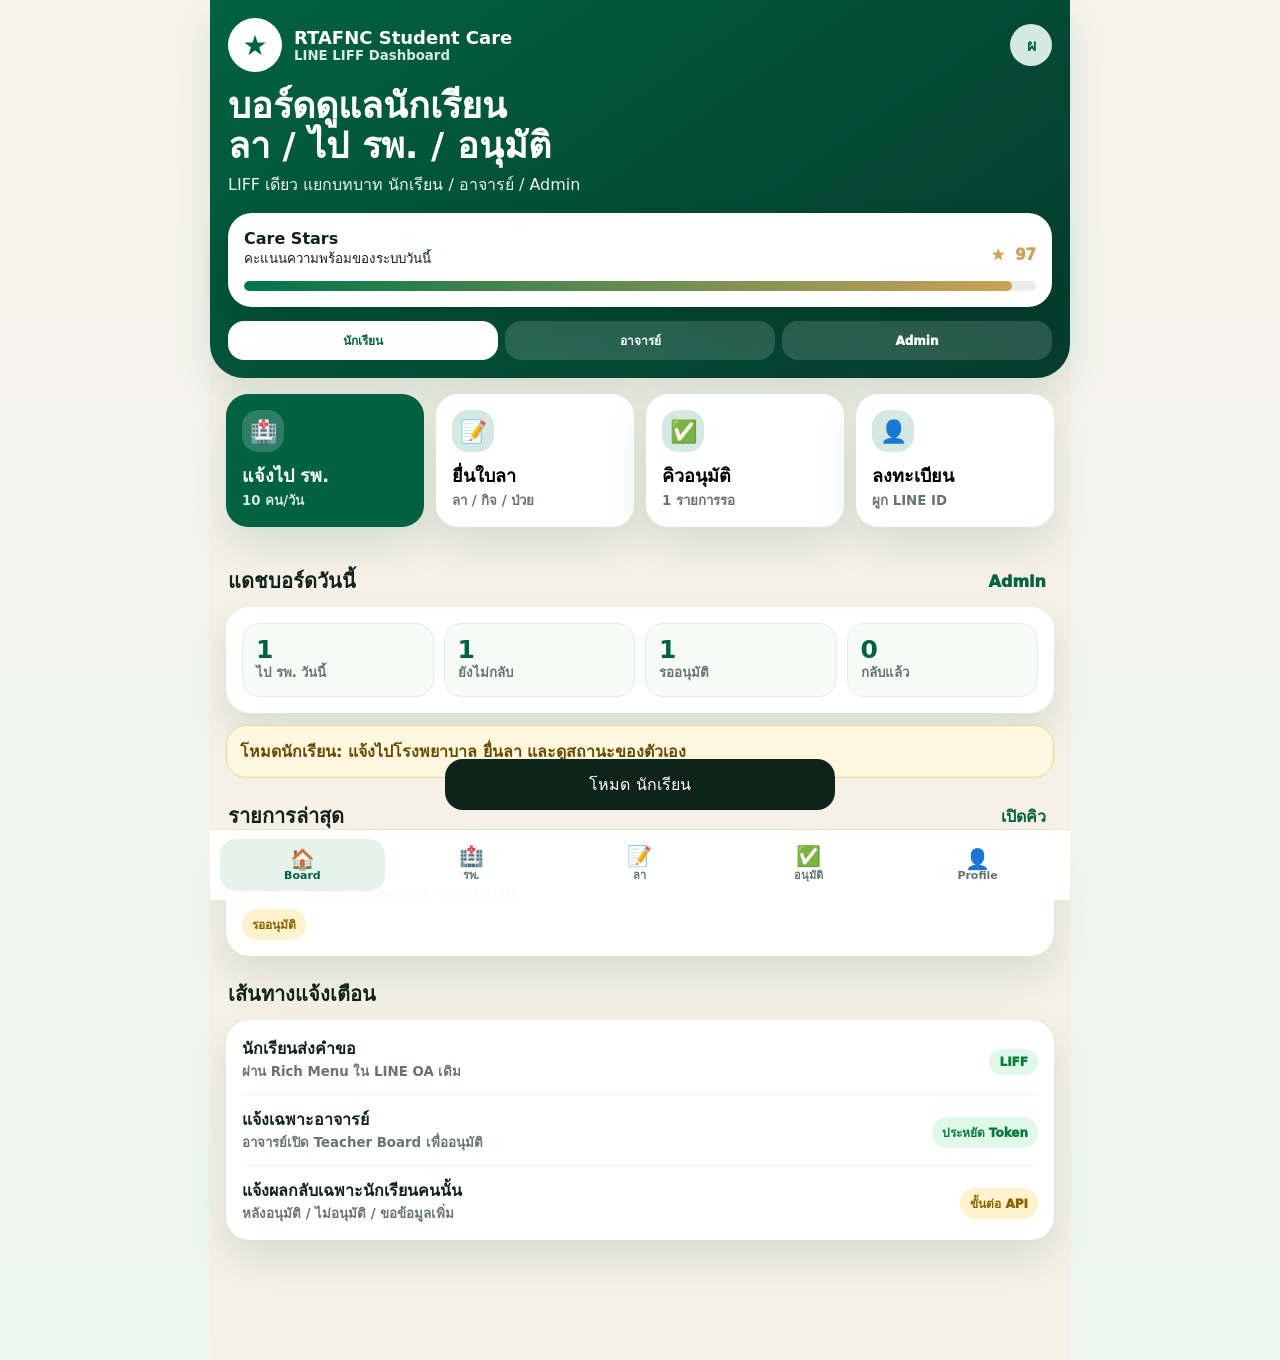
==== commit bd2a711f: "Extend LIFF dashboard with back tracking and admin export" ====
--- a/index.html
+++ b/index.html
@@ -1,114 +1 @@
-<!doctype html>
-<html lang="th">
-<head>
-  <meta charset="utf-8">
-  <meta name="viewport" content="width=device-width,initial-scale=1,viewport-fit=cover">
-  <meta name="theme-color" content="#006241">
-  <title>RTAFNC Student Care LIFF Dashboard</title>
-  <script src="https://static.line-scdn.net/liff/edge/2/sdk.js"></script>
-  <style>
-    :root{--green:#006241;--green2:#00754a;--dark:#053b2b;--mint:#d4e9e2;--cream:#f6f1e7;--gold:#cba258;--ink:#10231b;--muted:#66756f;--white:#fff;--red:#e5484d;--blue:#1769aa;--shadow:0 18px 42px rgba(0,98,65,.14)}*{box-sizing:border-box}html,body{margin:0;min-height:100%;overflow-x:hidden}body{font-family:system-ui,-apple-system,BlinkMacSystemFont,"Segoe UI",Tahoma,sans-serif;background:linear-gradient(180deg,#f8f4eb,#edf7f2);color:var(--ink)}button,input,select,textarea{font:inherit}button{cursor:pointer}.phone{max-width:430px;margin:0 auto;min-height:100dvh;background:var(--cream);position:relative;padding-bottom:92px}.top{background:linear-gradient(145deg,var(--green),var(--dark));color:white;border-radius:0 0 34px 34px;padding:18px 18px 24px;box-shadow:var(--shadow)}.bar{display:flex;justify-content:space-between;align-items:center;margin-bottom:16px}.brand{display:flex;align-items:center;gap:12px}.logo{width:54px;height:54px;border-radius:50%;background:white;color:var(--green);display:grid;place-items:center;font-size:28px;border:4px solid rgba(255,255,255,.35)}.brand b{font-size:18px}.brand small{display:block;color:#d4e9e2;font-weight:800}.profile{width:42px;height:42px;border-radius:50%;background:var(--mint);color:var(--green);display:grid;place-items:center;font-weight:950}.hero h1{font-size:28px;line-height:1.1;margin:0 0 7px}.hero p{margin:0;color:#eaf6f1}.reward{margin-top:16px;background:#fff;border-radius:24px;padding:16px;color:var(--ink);box-shadow:0 15px 34px rgba(0,0,0,.13)}.rewardTop{display:flex;justify-content:space-between;align-items:center;gap:12px}.stars{font-size:30px;font-weight:950;color:var(--green)}.stars span{font-size:15px;color:var(--gold);font-weight:950}.progress{height:10px;background:#e8ede9;border-radius:99px;overflow:hidden;margin-top:12px}.progress i{display:block;height:100%;width:68%;background:linear-gradient(90deg,var(--green2),var(--gold));border-radius:99px}.rolebar{margin-top:14px;display:grid;grid-template-columns:repeat(3,1fr);gap:7px}.rolebar button{border:0;border-radius:16px;background:rgba(255,255,255,.15);color:white;padding:10px 6px;font-size:12px;font-weight:950}.rolebar button.active{background:white;color:var(--green)}.content{padding:16px}.quick{display:grid;grid-template-columns:1fr 1fr;gap:12px;margin-top:-4px}.q{border:0;background:#fff;border-radius:22px;padding:16px;text-align:left;box-shadow:var(--shadow);min-height:112px}.q strong{display:block;font-size:18px;margin-top:9px}.q small{color:var(--muted);font-weight:800}.q .icon{width:42px;height:42px;border-radius:16px;background:var(--mint);display:grid;place-items:center;font-size:22px}.q.primary{background:var(--green);color:white}.q.primary small{color:#d4e9e2}.q.primary .icon{background:rgba(255,255,255,.18)}.sectionTitle{display:flex;align-items:center;justify-content:space-between;margin:22px 2px 10px}.sectionTitle h2{font-size:20px;margin:0}.linkBtn{border:0;background:transparent;color:var(--green);font-weight:950}.card{background:#fff;border-radius:24px;padding:16px;margin-bottom:12px;box-shadow:var(--shadow)}.grid{display:grid;gap:10px}.statGrid{display:grid;grid-template-columns:repeat(2,1fr);gap:10px}.stat{background:#f7fbf8;border:1px solid #e1ece6;border-radius:18px;padding:13px}.stat b{display:block;font-size:25px;color:var(--green);line-height:1}.stat small{color:var(--muted);font-weight:850}.wide{grid-column:1/-1}.page{display:none}.page.active{display:block}.form{display:grid;gap:12px}.form label{display:grid;gap:7px;font-weight:900}.form input,.form select,.form textarea{width:100%;border:1px solid #d7e5de;background:#fbfffc;border-radius:18px;padding:14px;font-size:16px}.fullBtn{width:100%;border:0;border-radius:20px;padding:15px;background:var(--green);color:white;font-weight:950;box-shadow:var(--shadow)}.softBtn{border:0;border-radius:16px;padding:11px 12px;background:#edf7f2;color:var(--green);font-weight:950}.danger{background:#ffe8e8;color:#b42318}.blue{background:#e9f2ff;color:#175cd3}.item{display:grid;grid-template-columns:1fr auto;gap:10px;align-items:center;border-top:1px solid #eef3ef;padding-top:12px;margin-top:12px}.item:first-child{border-top:0;padding-top:0;margin-top:0}.item b{font-size:16px}.item small{color:var(--muted);font-weight:750}.status{display:inline-block;border-radius:999px;padding:6px 10px;font-size:12px;font-weight:950;margin-top:5px}.pending{background:#fff3cd;color:#8a6100}.level1{background:#d7f6ff;color:#036980}.approved{background:#dff8e8;color:#087a3d}.rejected{background:#ffe5e7;color:#b42318}.out{background:#e9f2ff;color:#175cd3}.back{background:#eef0f3;color:#344054}.actions{display:flex;gap:8px}.calendar{display:grid;grid-template-columns:repeat(2,1fr);gap:10px}.day{min-height:82px;background:#fbfffc;border:1px solid #dce9e3;border-radius:18px;padding:10px}.event{margin-top:5px;background:var(--mint);color:var(--green);border-radius:10px;padding:5px;font-size:12px;font-weight:850}.notice{background:#fff7df;border:1px solid #f1d68a;border-radius:20px;padding:13px;color:#694b00;font-weight:800}.bottom{position:fixed;left:50%;bottom:0;transform:translateX(-50%);width:100%;max-width:430px;background:rgba(255,255,255,.94);backdrop-filter:blur(18px);border-top:1px solid #dce9e3;padding:9px 10px max(9px,env(safe-area-inset-bottom));display:grid;grid-template-columns:repeat(5,1fr);gap:4px}.bottom button{border:0;background:transparent;border-radius:16px;padding:7px 2px;color:#64736d;font-size:11px;font-weight:900}.bottom b{display:block;font-size:20px;line-height:1}.bottom button.active{background:#e6f3ed;color:var(--green)}.toast{position:fixed;left:50%;bottom:90px;transform:translateX(-50%);width:min(390px,92vw);background:#10231b;color:white;border-radius:18px;padding:13px 16px;text-align:center;display:none;z-index:10}.toast.show{display:block}@media(min-width:768px){.phone{max-width:860px}.content{display:grid;grid-template-columns:1fr 1fr;gap:16px}.page{grid-column:1/-1}.page.active{display:block}.quick{grid-column:1/-1;grid-template-columns:repeat(4,1fr)}.bottom{max-width:860px}.top{border-radius:0 0 42px 42px}.hero h1{font-size:36px}.q{min-height:132px}.statGrid{grid-template-columns:repeat(4,1fr)}}
-  </style>
-</head>
-<body>
-  <main class="phone">
-    <header class="top">
-      <div class="bar">
-        <div class="brand"><div class="logo">★</div><div><b>RTAFNC Student Care</b><small>LINE LIFF Dashboard</small></div></div>
-        <div class="profile" id="profileMark">ผ</div>
-      </div>
-      <div class="hero"><h1>บอร์ดดูแลนักเรียน<br>ลา / ไป รพ. / อนุมัติ</h1><p>ใช้งานผ่าน LINE OA เดิม + LIFF Board เดียว</p></div>
-      <div class="reward"><div class="rewardTop"><div><b>Care Stars</b><br><small>คะแนนความพร้อมของระบบวันนี้</small></div><div class="stars"><span>★</span> <span id="careScore">92</span></div></div><div class="progress"><i id="careBar"></i></div></div>
-      <div class="rolebar"><button class="active" data-role="student">นักเรียน</button><button data-role="teacher">อาจารย์</button><button data-role="admin">Admin</button></div>
-    </header>
-
-    <section class="content">
-      <div class="quick">
-        <button class="q primary" data-go="hospital"><div class="icon">🏥</div><strong>แจ้งไป รพ.</strong><small>ใช้บ่อยที่สุด</small></button>
-        <button class="q" data-go="leave"><div class="icon">📝</div><strong>ยื่นใบลา</strong><small>ลา / กิจ / ป่วย</small></button>
-        <button class="q" data-go="approve"><div class="icon">✅</div><strong>คิวอนุมัติ</strong><small><span id="quickPending">0</span> รายการรอ</small></button>
-        <button class="q" data-go="profile"><div class="icon">👤</div><strong>ลงทะเบียน</strong><small>ผูก LINE ID</small></button>
-      </div>
-
-      <section class="page active" id="page-board">
-        <div class="sectionTitle"><h2>แดชบอร์ดวันนี้</h2><button class="linkBtn" data-go="hospital">+ แจ้ง รพ.</button></div>
-        <div class="card statGrid">
-          <div class="stat"><b id="sHospital">0</b><small>ไป รพ. วันนี้</small></div>
-          <div class="stat"><b id="sOut">0</b><small>ยังไม่กลับ</small></div>
-          <div class="stat"><b id="sPending">0</b><small>รออนุมัติ</small></div>
-          <div class="stat"><b>300</b><small>นักเรียนทั้งหมด</small></div>
-        </div>
-        <div class="notice" id="roleNotice">โหมดนักเรียน: แจ้งไปโรงพยาบาล ยื่นลา และดูสถานะของตัวเอง</div>
-        <div class="sectionTitle"><h2>ภาพรวมงานที่ต้องดู</h2><button class="linkBtn" data-go="approve">เปิดคิว</button></div>
-        <div class="card" id="todayList"></div>
-        <div class="sectionTitle"><h2>เส้นทางระบบ</h2></div>
-        <div class="card">
-          <div class="item"><div><b>1. นักเรียนกด LIFF จาก Rich Menu</b><br><small>ระบบเช็กว่าเคยลงทะเบียนหรือยัง</small></div><span class="status approved">พร้อม</span></div>
-          <div class="item"><div><b>2. แจ้ง รพ. / ยื่นลา</b><br><small>ข้อมูลเข้า Google Sheet ผ่าน Apps Script</small></div><span class="status pending">ต่อ API</span></div>
-          <div class="item"><div><b>3. แจ้งเตือนเฉพาะอาจารย์</b><br><small>ไม่ยิงข้อความหานักเรียน 300 คน</small></div><span class="status approved">ถูกต้อง</span></div>
-        </div>
-      </section>
-
-      <section class="page" id="page-hospital">
-        <div class="sectionTitle"><h2>แจ้งไปโรงพยาบาล</h2><button class="linkBtn" data-go="board">กลับ</button></div>
-        <div class="card"><form class="form" id="hospitalForm"><label>นักเรียน<select name="studentId" id="hospitalStudent"></select></label><label>อาการ / เหตุผล<textarea name="symptom" rows="3" required placeholder="เช่น ปวดท้อง / มีใบนัด / ตรวจตามนัด"></textarea></label><label>ปลายทาง<select name="place"><option>ห้องพยาบาล</option><option>โรงพยาบาลภูมิพล</option><option>โรงพยาบาลภายนอก</option></select></label><label>เวลาออก<input type="time" name="timeOut" required></label><label>ผู้รับผิดชอบ<input name="guardian" placeholder="อาจารย์เวร / อาจารย์ที่ปรึกษา"></label><button class="fullBtn" type="submit">ส่งคำขอไป รพ.</button></form></div>
-      </section>
-
-      <section class="page" id="page-leave">
-        <div class="sectionTitle"><h2>ยื่นใบลา</h2><button class="linkBtn" data-go="board">กลับ</button></div>
-        <div class="card"><form class="form" id="leaveForm"><label>นักเรียน<select name="studentId" id="leaveStudent"></select></label><label>ประเภทการลา<select name="type"><option>ลาป่วย</option><option>ลากิจ</option><option>ลากลับบ้าน</option><option>ลาอื่น ๆ</option></select></label><label>วันเริ่ม<input type="date" name="start" required></label><label>วันสิ้นสุด<input type="date" name="end" required></label><label>จำนวนวัน<input type="number" name="days" value="1" min="0.5" step="0.5" required></label><label>เหตุผล<textarea name="reason" rows="3" required></textarea></label><button class="fullBtn" type="submit">ส่งใบลา</button></form></div>
-      </section>
-
-      <section class="page" id="page-approve">
-        <div class="sectionTitle"><h2>Teacher Approval Board</h2><button class="linkBtn" data-go="board">กลับ</button></div>
-        <div class="card" id="approveList"></div>
-      </section>
-
-      <section class="page" id="page-calendar">
-        <div class="sectionTitle"><h2 id="monthTitle">ปฏิทินวันนี้</h2><button class="linkBtn" data-go="board">กลับ</button></div>
-        <div class="calendar" id="calendarBox"></div>
-      </section>
-
-      <section class="page" id="page-profile">
-        <div class="sectionTitle"><h2>ลงทะเบียน / Profile</h2><button class="linkBtn" data-go="board">กลับ</button></div>
-        <div class="card"><form class="form" id="profileForm"><label>รหัสนักเรียน<input name="studentId" value="66001"></label><label>ชื่อ-สกุล<input name="name" value="นักเรียนตัวอย่าง"></label><label>ชั้นปี<select name="year"><option>ปี 1</option><option>ปี 2</option><option>ปี 3</option><option>ปี 4</option></select></label><label>เบอร์โทร<input name="phone" placeholder="08x-xxx-xxxx"></label><button class="fullBtn" type="submit">บันทึกและผูก LINE</button></form></div>
-      </section>
-
-      <section class="page" id="page-admin">
-        <div class="sectionTitle"><h2>Admin Board</h2><button class="linkBtn" data-go="board">กลับ</button></div>
-        <div class="card grid"><button class="fullBtn" id="seed10">สร้างตัวอย่างไป รพ. 10 คน/วัน</button><button class="softBtn" id="resetDemo">Reset Demo</button><div class="notice">ขั้นใช้งานจริง: นำเข้า CSV รายชื่อนักเรียน 300 คน แล้วผูก studentId + lineUserId ตอนนักเรียนลงทะเบียนครั้งแรก</div></div>
-      </section>
-    </section>
-
-    <nav class="bottom">
-      <button class="active" data-go="board"><b>🏠</b>Board</button>
-      <button data-go="hospital"><b>🏥</b>รพ.</button>
-      <button data-go="leave"><b>📝</b>ลา</button>
-      <button data-go="approve"><b>✅</b>อนุมัติ</button>
-      <button data-go="profile"><b>👤</b>Profile</button>
-    </nav>
-  </main>
-  <div class="toast" id="toast"></div>
-
-<script>
-const students=[{id:'66001',name:'นพอ. ตัวอย่าง 01',year:'ปี 1'},{id:'66002',name:'นพอ. ตัวอย่าง 02',year:'ปี 1'},{id:'66003',name:'นพอ. ตัวอย่าง 03',year:'ปี 2'},{id:'66004',name:'นพอ. ตัวอย่าง 04',year:'ปี 3'},{id:'66005',name:'นพอ. ตัวอย่าง 05',year:'ปี 4'}];
-let records=JSON.parse(localStorage.rt_stu_care_records||'null')||[{id:'H-DEMO',kind:'hospital',studentId:'66001',name:'นพอ. ตัวอย่าง 01',title:'ไป รพ.',detail:'ปวดท้อง / ห้องพยาบาล',date:today(),timeOut:'09:20',status:'PENDING'}];
-let role=localStorage.rt_stu_care_role||'student';
-function $(q){return document.querySelector(q)}function $$(q){return [...document.querySelectorAll(q)]}function today(){return new Date().toISOString().slice(0,10)}function save(){localStorage.rt_stu_care_records=JSON.stringify(records);localStorage.rt_stu_care_role=role}function toast(t){$('#toast').textContent=t;$('#toast').classList.add('show');setTimeout(()=>$('#toast').classList.remove('show'),1800)}function statusText(s){return {PENDING:'รออนุมัติ',APPROVED_L1:'ผ่านระดับ 1',APPROVED:'อนุมัติ',REJECTED:'ไม่อนุมัติ',OUT:'ยังไม่กลับ',BACK:'กลับแล้ว'}[s]||s}function statusClass(s){return {PENDING:'pending',APPROVED_L1:'level1',APPROVED:'approved',REJECTED:'rejected',OUT:'out',BACK:'back'}[s]||'pending'}
-function show(page){$$('.page').forEach(p=>p.classList.remove('active'));$('#page-'+page).classList.add('active');$$('.bottom [data-go]').forEach(b=>b.classList.toggle('active',b.dataset.go===page));render();window.scrollTo({top:0,behavior:'smooth'})}
-function setRole(r){role=r;save();$$('[data-role]').forEach(b=>b.classList.toggle('active',b.dataset.role===r));render();toast('เปลี่ยนเป็นโหมด '+(r==='student'?'นักเรียน':r==='teacher'?'อาจารย์':'Admin'))}
-function render(){const todayRecs=records.filter(r=>r.date===today());const pending=records.filter(r=>r.status==='PENDING'||r.status==='APPROVED_L1').length;const hosp=todayRecs.filter(r=>r.kind==='hospital').length;const out=todayRecs.filter(r=>r.kind==='hospital'&&r.status!=='BACK'&&r.status!=='REJECTED').length;$('#sHospital').textContent=hosp;$('#sOut').textContent=out;$('#sPending').textContent=pending;$('#quickPending').textContent=pending;$('#careScore').textContent=Math.max(75,100-pending*3);$('#careBar').style.width=Math.max(50,100-pending*3)+'%';$('#roleNotice').textContent={student:'โหมดนักเรียน: แจ้งไปโรงพยาบาล ยื่นลา และดูสถานะของตัวเอง',teacher:'โหมดอาจารย์: เห็นคิวอนุมัติ นักเรียนไป รพ. วันนี้ และรายการยังไม่กลับ',admin:'โหมด Admin: ดูภาพรวม นำเข้ารายชื่อ จัดอาจารย์เวร และ Export รายงาน'}[role];$('#todayList').innerHTML=todayRecs.slice().reverse().map(r=>itemHtml(r,role!=='student')).join('')||'<p>วันนี้ยังไม่มีรายการ</p>';$('#approveList').innerHTML=records.filter(r=>r.status==='PENDING'||r.status==='APPROVED_L1').map(r=>itemHtml(r,true)).join('')||'<p>ไม่มีรายการรออนุมัติ</p>';renderCalendar()}
-function itemHtml(r,actions=false){return `<div class="item"><div><b>${r.name}</b><br><small>${r.title} · ${r.detail||'-'} ${r.timeOut?'· ออก '+r.timeOut:''}</small><br><span class="status ${statusClass(r.status)}">${statusText(r.status)}</span></div>${actions?`<div class="actions"><button class="softBtn danger" data-reject="${r.id}">ไม่ผ่าน</button><button class="softBtn" data-approve="${r.id}">ผ่าน</button></div>`:''}</div>`}
-function fillSelects(){const opts=students.map(s=>`<option value="${s.id}">${s.id} — ${s.name}</option>`).join('');hospitalStudent.innerHTML=opts;leaveStudent.innerHTML=opts}
-function renderCalendar(){const d=new Date(),y=d.getFullYear(),m=d.getMonth(),last=new Date(y,m+1,0).getDate();$('#monthTitle').textContent='ปฏิทิน '+(['ม.ค.','ก.พ.','มี.ค.','เม.ย.','พ.ค.','มิ.ย.','ก.ค.','ส.ค.','ก.ย.','ต.ค.','พ.ย.','ธ.ค.'][m])+' '+(y+543);let html='';for(let i=1;i<=last;i++){let ds=new Date(y,m,i).toISOString().slice(0,10),ev=records.filter(r=>r.date===ds);html+=`<div class="day"><b>${i}</b>${ev.slice(0,2).map(e=>`<div class="event">${e.kind==='hospital'?'รพ.':'ลา'} ${e.name.slice(-2)}</div>`).join('')}</div>`}calendarBox.innerHTML=html}
-document.addEventListener('click',e=>{const go=e.target.closest('[data-go]');if(go){e.preventDefault();show(go.dataset.go);return}const rb=e.target.closest('[data-role]');if(rb){e.preventDefault();setRole(rb.dataset.role);return}const ap=e.target.closest('[data-approve]');if(ap){const r=records.find(x=>x.id===ap.dataset.approve);if(r){r.status=r.status==='PENDING'?'APPROVED_L1':'APPROVED';save();render();toast('อนุมัติแล้ว')}}const re=e.target.closest('[data-reject]');if(re){const r=records.find(x=>x.id===re.dataset.reject);if(r){r.status='REJECTED';save();render();toast('ไม่อนุมัติแล้ว')}}});
-hospitalForm.addEventListener('submit',e=>{e.preventDefault();const f=Object.fromEntries(new FormData(e.target).entries()),s=students.find(x=>x.id===f.studentId);records.push({id:'H-'+Date.now(),kind:'hospital',studentId:s.id,name:s.name,title:'ไป รพ.',detail:f.symptom+' / '+f.place,date:today(),timeOut:f.timeOut,status:'PENDING'});save();e.target.reset();toast('ส่งแจ้งไป รพ. แล้ว');show('board')});
-leaveForm.addEventListener('submit',e=>{e.preventDefault();const f=Object.fromEntries(new FormData(e.target).entries()),s=students.find(x=>x.id===f.studentId);records.push({id:'L-'+Date.now(),kind:'leave',studentId:s.id,name:s.name,title:f.type,detail:f.reason,date:f.start,timeOut:'',status:'PENDING'});save();e.target.reset();toast('ส่งใบลาแล้ว');show('board')});
-profileForm.addEventListener('submit',e=>{e.preventDefault();toast('บันทึก Profile และพร้อมผูก LINE ID')});
-seed10.onclick=()=>{records=records.filter(r=>r.id!=='H-SEED');for(let i=1;i<=10;i++){records.push({id:'H-SEED'+i,kind:'hospital',studentId:'66'+String(i).padStart(3,'0'),name:'นพอ. ไป รพ. '+String(i).padStart(2,'0'),title:'ไป รพ.',detail:i%2?'มีใบนัด / รพ.ภูมิพล':'ป่วย / ห้องพยาบาล',date:today(),timeOut:'0'+(8+i%3)+':'+String(i*5).padStart(2,'0'),status:i<4?'PENDING':i<8?'APPROVED_L1':'BACK'});}save();render();toast('สร้างตัวอย่าง 10 คนแล้ว')};
-resetDemo.onclick=()=>{localStorage.removeItem('rt_stu_care_records');location.reload()};
-async function initLiff(){const liffId='';if(!liffId||!window.liff)return;try{await liff.init({liffId});if(liff.isLoggedIn()){const p=await liff.getProfile();profileMark.textContent=(p.displayName||'L').slice(0,1)}}catch(e){console.warn(e)}}
-fillSelects();setRole(role);render();initLiff();
-</script>
-</body>
-</html>
+<!doctype html><html lang="th"><head><meta charset="utf-8"><meta name="viewport" content="width=device-width,initial-scale=1,viewport-fit=cover"><meta name="theme-color" content="#006241"><title>RTAFNC Student Care LIFF Dashboard</title><script src="https://static.line-scdn.net/liff/edge/2/sdk.js"></script><style>:root{--g:#006241;--g2:#00754a;--d:#053b2b;--m:#d4e9e2;--c:#f6f1e7;--gold:#cba258;--ink:#10231b;--mut:#66756f;--r:#e5484d;--sh:0 18px 42px rgba(0,98,65,.14)}*{box-sizing:border-box}html,body{margin:0;min-height:100%;overflow-x:hidden}body{font-family:system-ui,-apple-system,BlinkMacSystemFont,"Segoe UI",Tahoma,sans-serif;background:linear-gradient(180deg,#f8f4eb,#edf7f2);color:var(--ink)}button,input,select,textarea{font:inherit}button{cursor:pointer}.phone{max-width:430px;margin:0 auto;min-height:100dvh;background:var(--c);position:relative;padding-bottom:92px}.top{background:linear-gradient(145deg,var(--g),var(--d));color:white;border-radius:0 0 34px 34px;padding:18px;box-shadow:var(--sh)}.bar{display:flex;justify-content:space-between;align-items:center;margin-bottom:14px}.brand{display:flex;align-items:center;gap:12px}.logo{width:54px;height:54px;border-radius:50%;background:white;color:var(--g);display:grid;place-items:center;font-size:28px;border:4px solid rgba(255,255,255,.35)}.brand b{font-size:18px}.brand small{display:block;color:#d4e9e2;font-weight:800}.profile{width:42px;height:42px;border-radius:50%;background:var(--m);color:var(--g);display:grid;place-items:center;font-weight:950}.hero h1{font-size:28px;line-height:1.1;margin:0 0 7px}.hero p{margin:0;color:#eaf6f1}.reward{margin-top:16px;background:#fff;border-radius:24px;padding:16px;color:var(--ink);box-shadow:0 15px 34px rgba(0,0,0,.13)}.rewardTop{display:flex;justify-content:space-between;gap:12px;align-items:center}.stars{font-size:30px;font-weight:950;color:var(--g)}.stars span{font-size:15px;color:var(--gold);font-weight:950}.progress{height:10px;background:#e8ede9;border-radius:99px;overflow:hidden;margin-top:12px}.progress i{display:block;height:100%;width:68%;background:linear-gradient(90deg,var(--g2),var(--gold));border-radius:99px}.rolebar{margin-top:14px;display:grid;grid-template-columns:repeat(3,1fr);gap:7px}.rolebar button{border:0;border-radius:16px;background:rgba(255,255,255,.15);color:white;padding:10px 6px;font-size:12px;font-weight:950}.rolebar button.active{background:white;color:var(--g)}.content{padding:16px}.quick{display:grid;grid-template-columns:1fr 1fr;gap:12px}.q{border:0;background:#fff;border-radius:22px;padding:16px;text-align:left;box-shadow:var(--sh);min-height:112px}.q strong{display:block;font-size:18px;margin-top:9px}.q small{color:var(--mut);font-weight:800}.q .icon{width:42px;height:42px;border-radius:16px;background:var(--m);display:grid;place-items:center;font-size:22px}.q.primary{background:var(--g);color:white}.q.primary small{color:#d4e9e2}.q.primary .icon{background:rgba(255,255,255,.18)}.sectionTitle{display:flex;align-items:center;justify-content:space-between;margin:22px 2px 10px}.sectionTitle h2{font-size:20px;margin:0}.linkBtn{border:0;background:transparent;color:var(--g);font-weight:950}.card{background:#fff;border-radius:24px;padding:16px;margin-bottom:12px;box-shadow:var(--sh)}.grid{display:grid;gap:10px}.statGrid{display:grid;grid-template-columns:repeat(2,1fr);gap:10px}.stat{background:#f7fbf8;border:1px solid #e1ece6;border-radius:18px;padding:13px}.stat b{display:block;font-size:25px;color:var(--g);line-height:1}.stat small{color:var(--mut);font-weight:850}.page{display:none}.page.active{display:block}.form{display:grid;gap:12px}.form label{display:grid;gap:7px;font-weight:900}.form input,.form select,.form textarea{width:100%;border:1px solid #d7e5de;background:#fbfffc;border-radius:18px;padding:14px;font-size:16px}.fullBtn{width:100%;border:0;border-radius:20px;padding:15px;background:var(--g);color:white;font-weight:950;box-shadow:var(--sh)}.softBtn{border:0;border-radius:16px;padding:11px 12px;background:#edf7f2;color:var(--g);font-weight:950}.danger{background:#ffe8e8;color:#b42318}.blue{background:#e9f2ff;color:#175cd3}.item{display:grid;grid-template-columns:1fr auto;gap:10px;align-items:center;border-top:1px solid #eef3ef;padding-top:12px;margin-top:12px}.item:first-child{border-top:0;padding-top:0;margin-top:0}.item b{font-size:16px}.item small{color:var(--mut);font-weight:750}.status{display:inline-block;border-radius:999px;padding:6px 10px;font-size:12px;font-weight:950;margin-top:5px}.pending{background:#fff3cd;color:#8a6100}.level1{background:#d7f6ff;color:#036980}.approved{background:#dff8e8;color:#087a3d}.rejected{background:#ffe5e7;color:#b42318}.out{background:#e9f2ff;color:#175cd3}.back{background:#eef0f3;color:#344054}.actions{display:flex;gap:8px;flex-wrap:wrap;justify-content:flex-end}.calendar{display:grid;grid-template-columns:repeat(2,1fr);gap:10px}.day{min-height:82px;background:#fbfffc;border:1px solid #dce9e3;border-radius:18px;padding:10px}.event{margin-top:5px;background:var(--m);color:var(--g);border-radius:10px;padding:5px;font-size:12px;font-weight:850}.notice{background:#fff7df;border:1px solid #f1d68a;border-radius:20px;padding:13px;color:#694b00;font-weight:800}.seg{display:grid;grid-template-columns:repeat(3,1fr);gap:8px}.seg button{border:0;border-radius:15px;background:#edf7f2;color:var(--g);font-weight:950;padding:11px 8px}.bottom{position:fixed;left:50%;bottom:0;transform:translateX(-50%);width:100%;max-width:430px;background:rgba(255,255,255,.94);backdrop-filter:blur(18px);border-top:1px solid #dce9e3;padding:9px 10px max(9px,env(safe-area-inset-bottom));display:grid;grid-template-columns:repeat(5,1fr);gap:4px}.bottom button{border:0;background:transparent;border-radius:16px;padding:7px 2px;color:#64736d;font-size:11px;font-weight:900}.bottom b{display:block;font-size:20px;line-height:1}.bottom button.active{background:#e6f3ed;color:var(--g)}.toast{position:fixed;left:50%;bottom:90px;transform:translateX(-50%);width:min(390px,92vw);background:#10231b;color:white;border-radius:18px;padding:13px 16px;text-align:center;display:none;z-index:10}.toast.show{display:block}@media(min-width:768px){.phone{max-width:860px}.content{display:grid;grid-template-columns:1fr 1fr;gap:16px}.page{grid-column:1/-1}.page.active{display:block}.quick{grid-column:1/-1;grid-template-columns:repeat(4,1fr)}.bottom{max-width:860px}.hero h1{font-size:36px}.q{min-height:132px}.statGrid{grid-template-columns:repeat(4,1fr)}}@media(max-width:420px){.actions{display:grid;grid-template-columns:1fr 1fr}.item{grid-template-columns:1fr}.brand b{font-size:16px}}</style></head><body><main class="phone"><header class="top"><div class="bar"><div class="brand"><div class="logo">★</div><div><b>RTAFNC Student Care</b><small>LINE LIFF Dashboard</small></div></div><div class="profile" id="profileMark">ผ</div></div><div class="hero"><h1>บอร์ดดูแลนักเรียน<br>ลา / ไป รพ. / อนุมัติ</h1><p>LIFF เดียว แยกบทบาท นักเรียน / อาจารย์ / Admin</p></div><div class="reward"><div class="rewardTop"><div><b>Care Stars</b><br><small>คะแนนความพร้อมของระบบวันนี้</small></div><div class="stars"><span>★</span> <span id="careScore">92</span></div></div><div class="progress"><i id="careBar"></i></div></div><div class="rolebar"><button class="active" data-role="student">นักเรียน</button><button data-role="teacher">อาจารย์</button><button data-role="admin">Admin</button></div></header><section class="content"><div class="quick"><button class="q primary" data-go="hospital"><div class="icon">🏥</div><strong>แจ้งไป รพ.</strong><small>10 คน/วัน</small></button><button class="q" data-go="leave"><div class="icon">📝</div><strong>ยื่นใบลา</strong><small>ลา / กิจ / ป่วย</small></button><button class="q" data-go="approve"><div class="icon">✅</div><strong>คิวอนุมัติ</strong><small><span id="quickPending">0</span> รายการรอ</small></button><button class="q" data-go="profile"><div class="icon">👤</div><strong>ลงทะเบียน</strong><small>ผูก LINE ID</small></button></div><section class="page active" id="page-board"><div class="sectionTitle"><h2>แดชบอร์ดวันนี้</h2><button class="linkBtn" data-go="admin">Admin</button></div><div class="card statGrid"><div class="stat"><b id="sHospital">0</b><small>ไป รพ. วันนี้</small></div><div class="stat"><b id="sOut">0</b><small>ยังไม่กลับ</small></div><div class="stat"><b id="sPending">0</b><small>รออนุมัติ</small></div><div class="stat"><b id="sBack">0</b><small>กลับแล้ว</small></div></div><div class="notice" id="roleNotice">โหมดนักเรียน: แจ้งไปโรงพยาบาล ยื่นลา และดูสถานะของตัวเอง</div><div class="sectionTitle"><h2>รายการล่าสุด</h2><button class="linkBtn" data-go="approve">เปิดคิว</button></div><div class="card" id="todayList"></div><div class="sectionTitle"><h2>เส้นทางแจ้งเตือน</h2></div><div class="card"><div class="item"><div><b>นักเรียนส่งคำขอ</b><br><small>ผ่าน Rich Menu ใน LINE OA เดิม</small></div><span class="status approved">LIFF</span></div><div class="item"><div><b>แจ้งเฉพาะอาจารย์</b><br><small>อาจารย์เปิด Teacher Board เพื่ออนุมัติ</small></div><span class="status approved">ประหยัด Token</span></div><div class="item"><div><b>แจ้งผลกลับเฉพาะนักเรียนคนนั้น</b><br><small>หลังอนุมัติ / ไม่อนุมัติ / ขอข้อมูลเพิ่ม</small></div><span class="status pending">ขั้นต่อ API</span></div></div></section><section class="page" id="page-hospital"><div class="sectionTitle"><h2>แจ้งไปโรงพยาบาล</h2><button class="linkBtn" data-go="board">กลับ</button></div><div class="card"><form class="form" id="hospitalForm"><label>นักเรียน<select name="studentId" id="hospitalStudent"></select></label><label>อาการ / เหตุผล<textarea name="symptom" rows="3" required placeholder="เช่น ปวดท้อง / มีใบนัด / ตรวจตามนัด"></textarea></label><label>ปลายทาง<select name="place"><option>ห้องพยาบาล</option><option>โรงพยาบาลภูมิพล</option><option>โรงพยาบาลภายนอก</option></select></label><label>เวลาออก<input type="time" name="timeOut" required></label><label>อาจารย์ผู้รับผิดชอบ<input name="teacher" placeholder="อาจารย์เวร / อาจารย์ที่ปรึกษา"></label><button class="fullBtn" type="submit">ส่งคำขอไป รพ.</button></form></div></section><section class="page" id="page-leave"><div class="sectionTitle"><h2>ยื่นใบลา</h2><button class="linkBtn" data-go="board">กลับ</button></div><div class="card"><form class="form" id="leaveForm"><label>นักเรียน<select name="studentId" id="leaveStudent"></select></label><label>ประเภทการลา<select name="type"><option>ลาป่วย</option><option>ลากิจ</option><option>ลากลับบ้าน</option><option>ลาอื่น ๆ</option></select></label><label>วันเริ่ม<input type="date" name="start" required></label><label>วันสิ้นสุด<input type="date" name="end" required></label><label>จำนวนวัน<input type="number" name="days" value="1" min="0.5" step="0.5" required></label><label>เหตุผล<textarea name="reason" rows="3" required></textarea></label><button class="fullBtn" type="submit">ส่งใบลา</button></form></div></section><section class="page" id="page-approve"><div class="sectionTitle"><h2>Teacher Approval Board</h2><button class="linkBtn" data-go="board">กลับ</button></div><div class="card"><div class="seg"><button data-filter="all">ทั้งหมด</button><button data-filter="hospital">รพ.</button><button data-filter="leave">ลา</button></div></div><div class="card" id="approveList"></div></section><section class="page" id="page-calendar"><div class="sectionTitle"><h2 id="monthTitle">ปฏิทิน</h2><button class="linkBtn" data-go="board">กลับ</button></div><div class="calendar" id="calendarBox"></div></section><section class="page" id="page-profile"><div class="sectionTitle"><h2>ลงทะเบียน / Profile</h2><button class="linkBtn" data-go="board">กลับ</button></div><div class="card"><form class="form" id="profileForm"><label>รหัสนักเรียน<input name="studentId" value="66001"></label><label>ชื่อ-สกุล<input name="name" value="นักเรียนตัวอย่าง"></label><label>ชั้นปี<select name="year"><option>ปี 1</option><option>ปี 2</option><option>ปี 3</option><option>ปี 4</option></select></label><label>เบอร์โทร<input name="phone" placeholder="08x-xxx-xxxx"></label><button class="fullBtn" type="submit">บันทึกและผูก LINE</button></form></div></section><section class="page" id="page-admin"><div class="sectionTitle"><h2>Admin Board</h2><button class="linkBtn" data-go="board">กลับ</button></div><div class="card grid"><button class="fullBtn" id="seed10">จำลองไป รพ. 10 คนวันนี้</button><button class="softBtn blue" id="exportCsv">Export CSV รายงาน</button><button class="softBtn danger" id="resetDemo">Reset Demo</button><div class="notice">ขั้นใช้งานจริง: นำเข้า CSV นักเรียน 300 คน แล้วผูก studentId + lineUserId เมื่อกดลงทะเบียนครั้งแรก</div></div></section></section><nav class="bottom"><button class="active" data-go="board"><b>🏠</b>Board</button><button data-go="hospital"><b>🏥</b>รพ.</button><button data-go="leave"><b>📝</b>ลา</button><button data-go="approve"><b>✅</b>อนุมัติ</button><button data-go="profile"><b>👤</b>Profile</button></nav></main><div class="toast" id="toast"></div><script>const students=[{id:'66001',name:'นพอ. ตัวอย่าง 01',year:'ปี 1'},{id:'66002',name:'นพอ. ตัวอย่าง 02',year:'ปี 1'},{id:'66003',name:'นพอ. ตัวอย่าง 03',year:'ปี 2'},{id:'66004',name:'นพอ. ตัวอย่าง 04',year:'ปี 3'},{id:'66005',name:'นพอ. ตัวอย่าง 05',year:'ปี 4'}];let records=JSON.parse(localStorage.rt_stu_care_records||'null')||[{id:'H-DEMO',kind:'hospital',studentId:'66001',name:'นพอ. ตัวอย่าง 01',title:'ไป รพ.',detail:'ปวดท้อง / ห้องพยาบาล',date:today(),timeOut:'09:20',status:'PENDING'}];let role=localStorage.rt_stu_care_role||'student',filter='all';function $(q){return document.querySelector(q)}function $$(q){return [...document.querySelectorAll(q)]}function today(){return new Date().toISOString().slice(0,10)}function save(){localStorage.rt_stu_care_records=JSON.stringify(records);localStorage.rt_stu_care_role=role}function toast(t){$('#toast').textContent=t;$('#toast').classList.add('show');setTimeout(()=>$('#toast').classList.remove('show'),1800)}function st(s){return {PENDING:'รออนุมัติ',APPROVED_L1:'ผ่านระดับ 1',APPROVED:'อนุมัติ',REJECTED:'ไม่อนุมัติ',OUT:'ยังไม่กลับ',BACK:'กลับแล้ว'}[s]||s}function sc(s){return {PENDING:'pending',APPROVED_L1:'level1',APPROVED:'approved',REJECTED:'rejected',OUT:'out',BACK:'back'}[s]||'pending'}function show(page){$$('.page').forEach(p=>p.classList.remove('active'));$('#page-'+page).classList.add('active');$$('.bottom [data-go]').forEach(b=>b.classList.toggle('active',b.dataset.go===page));render();window.scrollTo({top:0,behavior:'smooth'})}function setRole(r){role=r;save();$$('[data-role]').forEach(b=>b.classList.toggle('active',b.dataset.role===r));render();toast('โหมด '+(r==='student'?'นักเรียน':r==='teacher'?'อาจารย์':'Admin'))}function render(){const td=records.filter(r=>r.date===today()),pending=records.filter(r=>r.status==='PENDING'||r.status==='APPROVED_L1').length,hosp=td.filter(r=>r.kind==='hospital').length,out=td.filter(r=>r.kind==='hospital'&&r.status!=='BACK'&&r.status!=='REJECTED').length,back=td.filter(r=>r.status==='BACK'||r.status==='APPROVED').length;$('#sHospital').textContent=hosp;$('#sOut').textContent=out;$('#sPending').textContent=pending;$('#sBack').textContent=back;$('#quickPending').textContent=pending;$('#careScore').textContent=Math.max(75,100-pending*3);$('#careBar').style.width=Math.max(50,100-pending*3)+'%';$('#roleNotice').textContent={student:'โหมดนักเรียน: แจ้งไปโรงพยาบาล ยื่นลา และดูสถานะของตัวเอง',teacher:'โหมดอาจารย์: เห็นคิวอนุมัติ นักเรียนไป รพ. วันนี้ และรายการยังไม่กลับ',admin:'โหมด Admin: ดูภาพรวม จำลองข้อมูล 10 คน/วัน Export รายงาน และ Reset Demo'}[role];$('#todayList').innerHTML=td.slice().reverse().map(r=>item(r,role!=='student')).join('')||'<p>วันนี้ยังไม่มีรายการ</p>';let list=records.filter(r=>r.status==='PENDING'||r.status==='APPROVED_L1'||(r.kind==='hospital'&&r.status==='OUT'));if(filter!=='all')list=list.filter(r=>r.kind===filter);$('#approveList').innerHTML=list.map(r=>item(r,true)).join('')||'<p>ไม่มีรายการในคิว</p>';renderCal()}function item(r,act=false){let backBtn=r.kind==='hospital'&&r.status!=='BACK'&&r.status!=='REJECTED'?`<button class="softBtn blue" data-back="${r.id}">กลับแล้ว</button>`:'';return `<div class="item"><div><b>${r.name}</b><br><small>${r.title} · ${r.detail||'-'} ${r.timeOut?'· ออก '+r.timeOut:''}</small><br><span class="status ${sc(r.status)}">${st(r.status)}</span></div>${act?`<div class="actions"><button class="softBtn danger" data-reject="${r.id}">ไม่ผ่าน</button><button class="softBtn" data-approve="${r.id}">ผ่าน</button>${backBtn}</div>`:''}</div>`}function fill(){let opts=students.map(s=>`<option value="${s.id}">${s.id} — ${s.name}</option>`).join('');hospitalStudent.innerHTML=opts;leaveStudent.innerHTML=opts}function renderCal(){const d=new Date(),y=d.getFullYear(),m=d.getMonth(),last=new Date(y,m+1,0).getDate(),mm=['ม.ค.','ก.พ.','มี.ค.','เม.ย.','พ.ค.','มิ.ย.','ก.ค.','ส.ค.','ก.ย.','ต.ค.','พ.ย.','ธ.ค.'][m];$('#monthTitle').textContent='ปฏิทิน '+mm+' '+(y+543);let html='';for(let i=1;i<=last;i++){let ds=new Date(y,m,i).toISOString().slice(0,10),ev=records.filter(r=>r.date===ds);html+=`<div class="day"><b>${i}</b>${ev.slice(0,3).map(e=>`<div class="event">${e.kind==='hospital'?'รพ.':'ลา'} ${e.name.slice(-2)}</div>`).join('')}</div>`}calendarBox.innerHTML=html}document.addEventListener('click',e=>{let go=e.target.closest('[data-go]');if(go){e.preventDefault();show(go.dataset.go);return}let rb=e.target.closest('[data-role]');if(rb){e.preventDefault();setRole(rb.dataset.role);return}let fl=e.target.closest('[data-filter]');if(fl){filter=fl.dataset.filter;render();return}let ap=e.target.closest('[data-approve]');if(ap){let r=records.find(x=>x.id===ap.dataset.approve);if(r){r.status=r.status==='PENDING'?'APPROVED_L1':'APPROVED';save();render();toast('อนุมัติแล้ว')}}let re=e.target.closest('[data-reject]');if(re){let r=records.find(x=>x.id===re.dataset.reject);if(r){r.status='REJECTED';save();render();toast('ไม่อนุมัติแล้ว')}}let bk=e.target.closest('[data-back]');if(bk){let r=records.find(x=>x.id===bk.dataset.back);if(r){r.status='BACK';save();render();toast('บันทึกกลับถึงวิทยาลัยแล้ว')}}});hospitalForm.addEventListener('submit',e=>{e.preventDefault();let f=Object.fromEntries(new FormData(e.target).entries()),s=students.find(x=>x.id===f.studentId);records.push({id:'H-'+Date.now(),kind:'hospital',studentId:s.id,name:s.name,title:'ไป รพ.',detail:f.symptom+' / '+f.place,date:today(),timeOut:f.timeOut,status:'PENDING'});save();e.target.reset();toast('ส่งแจ้งไป รพ. แล้ว');show('board')});leaveForm.addEventListener('submit',e=>{e.preventDefault();let f=Object.fromEntries(new FormData(e.target).entries()),s=students.find(x=>x.id===f.studentId);records.push({id:'L-'+Date.now(),kind:'leave',studentId:s.id,name:s.name,title:f.type,detail:f.reason,date:f.start,timeOut:'',status:'PENDING'});save();e.target.reset();toast('ส่งใบลาแล้ว');show('board')});profileForm.addEventListener('submit',e=>{e.preventDefault();toast('บันทึก Profile และพร้อมผูก LINE ID')});seed10.onclick=()=>{records=records.filter(r=>!String(r.id).startsWith('H-SEED'));for(let i=1;i<=10;i++){records.push({id:'H-SEED'+i,kind:'hospital',studentId:'66'+String(i).padStart(3,'0'),name:'นพอ. ไป รพ. '+String(i).padStart(2,'0'),title:'ไป รพ.',detail:i%2?'มีใบนัด / รพ.ภูมิพล':'ป่วย / ห้องพยาบาล',date:today(),timeOut:'0'+(8+i%3)+':'+String(i*5).padStart(2,'0'),status:i<4?'PENDING':i<8?'APPROVED_L1':'BACK'});}save();render();toast('สร้างตัวอย่าง 10 คนแล้ว')};resetDemo.onclick=()=>{localStorage.removeItem('rt_stu_care_records');location.reload()};exportCsv.onclick=()=>{let csv='id,kind,studentId,name,title,detail,date,timeOut,status\n'+records.map(r=>[r.id,r.kind,r.studentId,r.name,r.title,r.detail,r.date,r.timeOut,r.status].join(',')).join('\n');let a=document.createElement('a');a.href=URL.createObjectURL(new Blob([csv],{type:'text/csv;charset=utf-8'}));a.download='student-care-report.csv';a.click()};async function initLiff(){const liffId='';if(!liffId||!window.liff)return;try{await liff.init({liffId});if(liff.isLoggedIn()){const p=await liff.getProfile();profileMark.textContent=(p.displayName||'L').slice(0,1)}}catch(e){console.warn(e)}}fill();setRole(role);render();initLiff();</script></body></html>
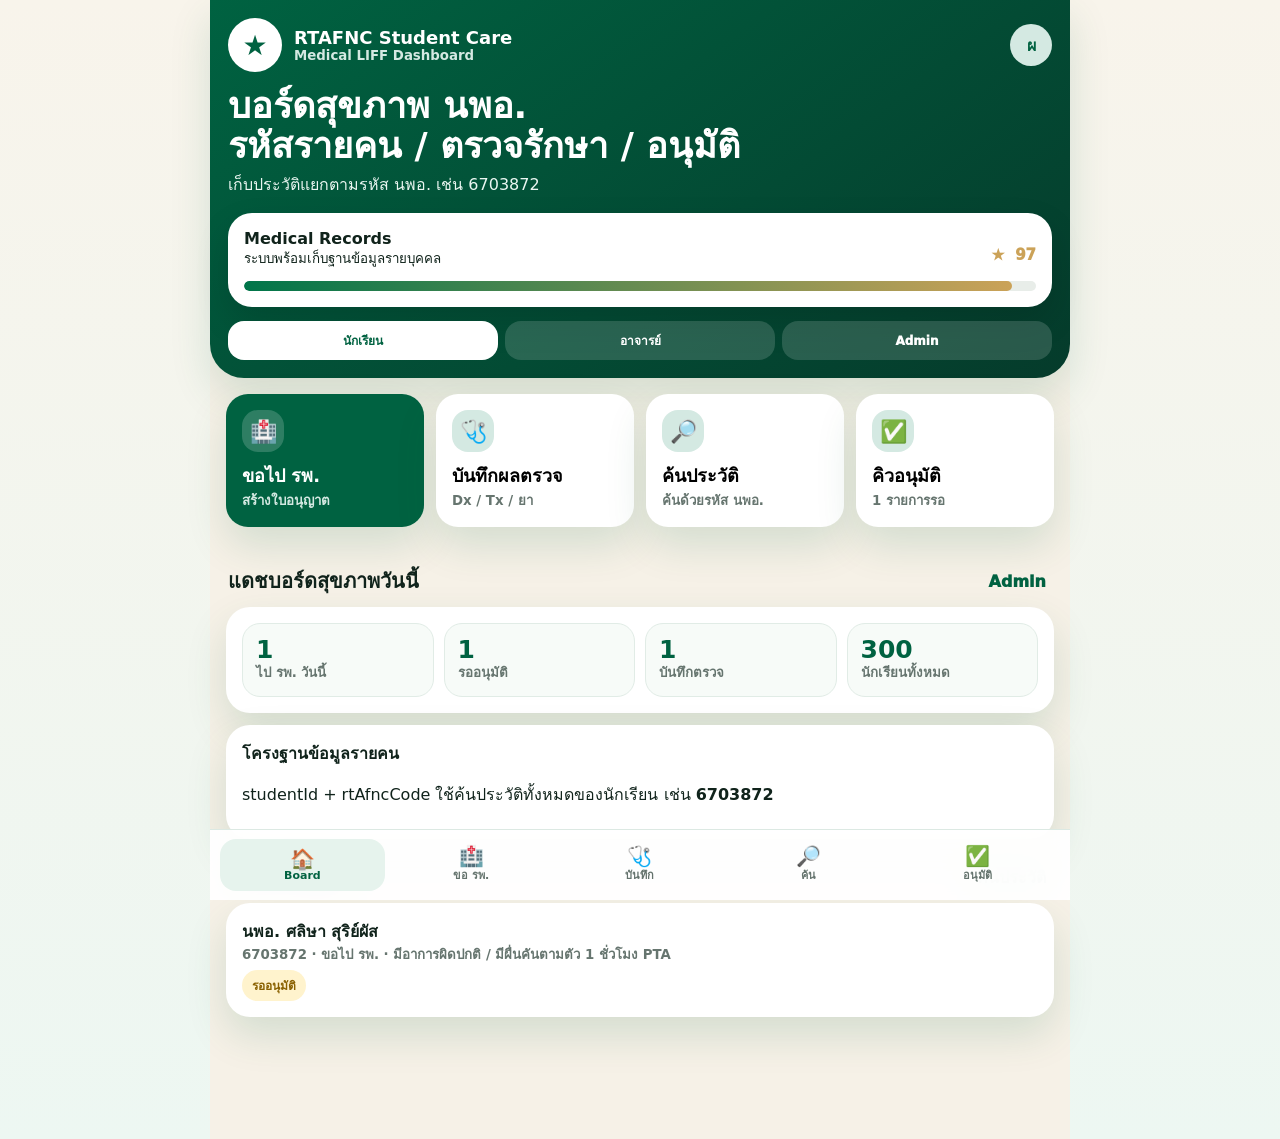
==== commit 0649c85c: "Add medical record and per-student history UI" ====
--- a/index.html
+++ b/index.html
@@ -1 +1,91 @@
-<!doctype html><html lang="th"><head><meta charset="utf-8"><meta name="viewport" content="width=device-width,initial-scale=1,viewport-fit=cover"><meta name="theme-color" content="#006241"><title>RTAFNC Student Care LIFF Dashboard</title><script src="https://static.line-scdn.net/liff/edge/2/sdk.js"></script><style>:root{--g:#006241;--g2:#00754a;--d:#053b2b;--m:#d4e9e2;--c:#f6f1e7;--gold:#cba258;--ink:#10231b;--mut:#66756f;--r:#e5484d;--sh:0 18px 42px rgba(0,98,65,.14)}*{box-sizing:border-box}html,body{margin:0;min-height:100%;overflow-x:hidden}body{font-family:system-ui,-apple-system,BlinkMacSystemFont,"Segoe UI",Tahoma,sans-serif;background:linear-gradient(180deg,#f8f4eb,#edf7f2);color:var(--ink)}button,input,select,textarea{font:inherit}button{cursor:pointer}.phone{max-width:430px;margin:0 auto;min-height:100dvh;background:var(--c);position:relative;padding-bottom:92px}.top{background:linear-gradient(145deg,var(--g),var(--d));color:white;border-radius:0 0 34px 34px;padding:18px;box-shadow:var(--sh)}.bar{display:flex;justify-content:space-between;align-items:center;margin-bottom:14px}.brand{display:flex;align-items:center;gap:12px}.logo{width:54px;height:54px;border-radius:50%;background:white;color:var(--g);display:grid;place-items:center;font-size:28px;border:4px solid rgba(255,255,255,.35)}.brand b{font-size:18px}.brand small{display:block;color:#d4e9e2;font-weight:800}.profile{width:42px;height:42px;border-radius:50%;background:var(--m);color:var(--g);display:grid;place-items:center;font-weight:950}.hero h1{font-size:28px;line-height:1.1;margin:0 0 7px}.hero p{margin:0;color:#eaf6f1}.reward{margin-top:16px;background:#fff;border-radius:24px;padding:16px;color:var(--ink);box-shadow:0 15px 34px rgba(0,0,0,.13)}.rewardTop{display:flex;justify-content:space-between;gap:12px;align-items:center}.stars{font-size:30px;font-weight:950;color:var(--g)}.stars span{font-size:15px;color:var(--gold);font-weight:950}.progress{height:10px;background:#e8ede9;border-radius:99px;overflow:hidden;margin-top:12px}.progress i{display:block;height:100%;width:68%;background:linear-gradient(90deg,var(--g2),var(--gold));border-radius:99px}.rolebar{margin-top:14px;display:grid;grid-template-columns:repeat(3,1fr);gap:7px}.rolebar button{border:0;border-radius:16px;background:rgba(255,255,255,.15);color:white;padding:10px 6px;font-size:12px;font-weight:950}.rolebar button.active{background:white;color:var(--g)}.content{padding:16px}.quick{display:grid;grid-template-columns:1fr 1fr;gap:12px}.q{border:0;background:#fff;border-radius:22px;padding:16px;text-align:left;box-shadow:var(--sh);min-height:112px}.q strong{display:block;font-size:18px;margin-top:9px}.q small{color:var(--mut);font-weight:800}.q .icon{width:42px;height:42px;border-radius:16px;background:var(--m);display:grid;place-items:center;font-size:22px}.q.primary{background:var(--g);color:white}.q.primary small{color:#d4e9e2}.q.primary .icon{background:rgba(255,255,255,.18)}.sectionTitle{display:flex;align-items:center;justify-content:space-between;margin:22px 2px 10px}.sectionTitle h2{font-size:20px;margin:0}.linkBtn{border:0;background:transparent;color:var(--g);font-weight:950}.card{background:#fff;border-radius:24px;padding:16px;margin-bottom:12px;box-shadow:var(--sh)}.grid{display:grid;gap:10px}.statGrid{display:grid;grid-template-columns:repeat(2,1fr);gap:10px}.stat{background:#f7fbf8;border:1px solid #e1ece6;border-radius:18px;padding:13px}.stat b{display:block;font-size:25px;color:var(--g);line-height:1}.stat small{color:var(--mut);font-weight:850}.page{display:none}.page.active{display:block}.form{display:grid;gap:12px}.form label{display:grid;gap:7px;font-weight:900}.form input,.form select,.form textarea{width:100%;border:1px solid #d7e5de;background:#fbfffc;border-radius:18px;padding:14px;font-size:16px}.fullBtn{width:100%;border:0;border-radius:20px;padding:15px;background:var(--g);color:white;font-weight:950;box-shadow:var(--sh)}.softBtn{border:0;border-radius:16px;padding:11px 12px;background:#edf7f2;color:var(--g);font-weight:950}.danger{background:#ffe8e8;color:#b42318}.blue{background:#e9f2ff;color:#175cd3}.item{display:grid;grid-template-columns:1fr auto;gap:10px;align-items:center;border-top:1px solid #eef3ef;padding-top:12px;margin-top:12px}.item:first-child{border-top:0;padding-top:0;margin-top:0}.item b{font-size:16px}.item small{color:var(--mut);font-weight:750}.status{display:inline-block;border-radius:999px;padding:6px 10px;font-size:12px;font-weight:950;margin-top:5px}.pending{background:#fff3cd;color:#8a6100}.level1{background:#d7f6ff;color:#036980}.approved{background:#dff8e8;color:#087a3d}.rejected{background:#ffe5e7;color:#b42318}.out{background:#e9f2ff;color:#175cd3}.back{background:#eef0f3;color:#344054}.actions{display:flex;gap:8px;flex-wrap:wrap;justify-content:flex-end}.calendar{display:grid;grid-template-columns:repeat(2,1fr);gap:10px}.day{min-height:82px;background:#fbfffc;border:1px solid #dce9e3;border-radius:18px;padding:10px}.event{margin-top:5px;background:var(--m);color:var(--g);border-radius:10px;padding:5px;font-size:12px;font-weight:850}.notice{background:#fff7df;border:1px solid #f1d68a;border-radius:20px;padding:13px;color:#694b00;font-weight:800}.seg{display:grid;grid-template-columns:repeat(3,1fr);gap:8px}.seg button{border:0;border-radius:15px;background:#edf7f2;color:var(--g);font-weight:950;padding:11px 8px}.bottom{position:fixed;left:50%;bottom:0;transform:translateX(-50%);width:100%;max-width:430px;background:rgba(255,255,255,.94);backdrop-filter:blur(18px);border-top:1px solid #dce9e3;padding:9px 10px max(9px,env(safe-area-inset-bottom));display:grid;grid-template-columns:repeat(5,1fr);gap:4px}.bottom button{border:0;background:transparent;border-radius:16px;padding:7px 2px;color:#64736d;font-size:11px;font-weight:900}.bottom b{display:block;font-size:20px;line-height:1}.bottom button.active{background:#e6f3ed;color:var(--g)}.toast{position:fixed;left:50%;bottom:90px;transform:translateX(-50%);width:min(390px,92vw);background:#10231b;color:white;border-radius:18px;padding:13px 16px;text-align:center;display:none;z-index:10}.toast.show{display:block}@media(min-width:768px){.phone{max-width:860px}.content{display:grid;grid-template-columns:1fr 1fr;gap:16px}.page{grid-column:1/-1}.page.active{display:block}.quick{grid-column:1/-1;grid-template-columns:repeat(4,1fr)}.bottom{max-width:860px}.hero h1{font-size:36px}.q{min-height:132px}.statGrid{grid-template-columns:repeat(4,1fr)}}@media(max-width:420px){.actions{display:grid;grid-template-columns:1fr 1fr}.item{grid-template-columns:1fr}.brand b{font-size:16px}}</style></head><body><main class="phone"><header class="top"><div class="bar"><div class="brand"><div class="logo">★</div><div><b>RTAFNC Student Care</b><small>LINE LIFF Dashboard</small></div></div><div class="profile" id="profileMark">ผ</div></div><div class="hero"><h1>บอร์ดดูแลนักเรียน<br>ลา / ไป รพ. / อนุมัติ</h1><p>LIFF เดียว แยกบทบาท นักเรียน / อาจารย์ / Admin</p></div><div class="reward"><div class="rewardTop"><div><b>Care Stars</b><br><small>คะแนนความพร้อมของระบบวันนี้</small></div><div class="stars"><span>★</span> <span id="careScore">92</span></div></div><div class="progress"><i id="careBar"></i></div></div><div class="rolebar"><button class="active" data-role="student">นักเรียน</button><button data-role="teacher">อาจารย์</button><button data-role="admin">Admin</button></div></header><section class="content"><div class="quick"><button class="q primary" data-go="hospital"><div class="icon">🏥</div><strong>แจ้งไป รพ.</strong><small>10 คน/วัน</small></button><button class="q" data-go="leave"><div class="icon">📝</div><strong>ยื่นใบลา</strong><small>ลา / กิจ / ป่วย</small></button><button class="q" data-go="approve"><div class="icon">✅</div><strong>คิวอนุมัติ</strong><small><span id="quickPending">0</span> รายการรอ</small></button><button class="q" data-go="profile"><div class="icon">👤</div><strong>ลงทะเบียน</strong><small>ผูก LINE ID</small></button></div><section class="page active" id="page-board"><div class="sectionTitle"><h2>แดชบอร์ดวันนี้</h2><button class="linkBtn" data-go="admin">Admin</button></div><div class="card statGrid"><div class="stat"><b id="sHospital">0</b><small>ไป รพ. วันนี้</small></div><div class="stat"><b id="sOut">0</b><small>ยังไม่กลับ</small></div><div class="stat"><b id="sPending">0</b><small>รออนุมัติ</small></div><div class="stat"><b id="sBack">0</b><small>กลับแล้ว</small></div></div><div class="notice" id="roleNotice">โหมดนักเรียน: แจ้งไปโรงพยาบาล ยื่นลา และดูสถานะของตัวเอง</div><div class="sectionTitle"><h2>รายการล่าสุด</h2><button class="linkBtn" data-go="approve">เปิดคิว</button></div><div class="card" id="todayList"></div><div class="sectionTitle"><h2>เส้นทางแจ้งเตือน</h2></div><div class="card"><div class="item"><div><b>นักเรียนส่งคำขอ</b><br><small>ผ่าน Rich Menu ใน LINE OA เดิม</small></div><span class="status approved">LIFF</span></div><div class="item"><div><b>แจ้งเฉพาะอาจารย์</b><br><small>อาจารย์เปิด Teacher Board เพื่ออนุมัติ</small></div><span class="status approved">ประหยัด Token</span></div><div class="item"><div><b>แจ้งผลกลับเฉพาะนักเรียนคนนั้น</b><br><small>หลังอนุมัติ / ไม่อนุมัติ / ขอข้อมูลเพิ่ม</small></div><span class="status pending">ขั้นต่อ API</span></div></div></section><section class="page" id="page-hospital"><div class="sectionTitle"><h2>แจ้งไปโรงพยาบาล</h2><button class="linkBtn" data-go="board">กลับ</button></div><div class="card"><form class="form" id="hospitalForm"><label>นักเรียน<select name="studentId" id="hospitalStudent"></select></label><label>อาการ / เหตุผล<textarea name="symptom" rows="3" required placeholder="เช่น ปวดท้อง / มีใบนัด / ตรวจตามนัด"></textarea></label><label>ปลายทาง<select name="place"><option>ห้องพยาบาล</option><option>โรงพยาบาลภูมิพล</option><option>โรงพยาบาลภายนอก</option></select></label><label>เวลาออก<input type="time" name="timeOut" required></label><label>อาจารย์ผู้รับผิดชอบ<input name="teacher" placeholder="อาจารย์เวร / อาจารย์ที่ปรึกษา"></label><button class="fullBtn" type="submit">ส่งคำขอไป รพ.</button></form></div></section><section class="page" id="page-leave"><div class="sectionTitle"><h2>ยื่นใบลา</h2><button class="linkBtn" data-go="board">กลับ</button></div><div class="card"><form class="form" id="leaveForm"><label>นักเรียน<select name="studentId" id="leaveStudent"></select></label><label>ประเภทการลา<select name="type"><option>ลาป่วย</option><option>ลากิจ</option><option>ลากลับบ้าน</option><option>ลาอื่น ๆ</option></select></label><label>วันเริ่ม<input type="date" name="start" required></label><label>วันสิ้นสุด<input type="date" name="end" required></label><label>จำนวนวัน<input type="number" name="days" value="1" min="0.5" step="0.5" required></label><label>เหตุผล<textarea name="reason" rows="3" required></textarea></label><button class="fullBtn" type="submit">ส่งใบลา</button></form></div></section><section class="page" id="page-approve"><div class="sectionTitle"><h2>Teacher Approval Board</h2><button class="linkBtn" data-go="board">กลับ</button></div><div class="card"><div class="seg"><button data-filter="all">ทั้งหมด</button><button data-filter="hospital">รพ.</button><button data-filter="leave">ลา</button></div></div><div class="card" id="approveList"></div></section><section class="page" id="page-calendar"><div class="sectionTitle"><h2 id="monthTitle">ปฏิทิน</h2><button class="linkBtn" data-go="board">กลับ</button></div><div class="calendar" id="calendarBox"></div></section><section class="page" id="page-profile"><div class="sectionTitle"><h2>ลงทะเบียน / Profile</h2><button class="linkBtn" data-go="board">กลับ</button></div><div class="card"><form class="form" id="profileForm"><label>รหัสนักเรียน<input name="studentId" value="66001"></label><label>ชื่อ-สกุล<input name="name" value="นักเรียนตัวอย่าง"></label><label>ชั้นปี<select name="year"><option>ปี 1</option><option>ปี 2</option><option>ปี 3</option><option>ปี 4</option></select></label><label>เบอร์โทร<input name="phone" placeholder="08x-xxx-xxxx"></label><button class="fullBtn" type="submit">บันทึกและผูก LINE</button></form></div></section><section class="page" id="page-admin"><div class="sectionTitle"><h2>Admin Board</h2><button class="linkBtn" data-go="board">กลับ</button></div><div class="card grid"><button class="fullBtn" id="seed10">จำลองไป รพ. 10 คนวันนี้</button><button class="softBtn blue" id="exportCsv">Export CSV รายงาน</button><button class="softBtn danger" id="resetDemo">Reset Demo</button><div class="notice">ขั้นใช้งานจริง: นำเข้า CSV นักเรียน 300 คน แล้วผูก studentId + lineUserId เมื่อกดลงทะเบียนครั้งแรก</div></div></section></section><nav class="bottom"><button class="active" data-go="board"><b>🏠</b>Board</button><button data-go="hospital"><b>🏥</b>รพ.</button><button data-go="leave"><b>📝</b>ลา</button><button data-go="approve"><b>✅</b>อนุมัติ</button><button data-go="profile"><b>👤</b>Profile</button></nav></main><div class="toast" id="toast"></div><script>const students=[{id:'66001',name:'นพอ. ตัวอย่าง 01',year:'ปี 1'},{id:'66002',name:'นพอ. ตัวอย่าง 02',year:'ปี 1'},{id:'66003',name:'นพอ. ตัวอย่าง 03',year:'ปี 2'},{id:'66004',name:'นพอ. ตัวอย่าง 04',year:'ปี 3'},{id:'66005',name:'นพอ. ตัวอย่าง 05',year:'ปี 4'}];let records=JSON.parse(localStorage.rt_stu_care_records||'null')||[{id:'H-DEMO',kind:'hospital',studentId:'66001',name:'นพอ. ตัวอย่าง 01',title:'ไป รพ.',detail:'ปวดท้อง / ห้องพยาบาล',date:today(),timeOut:'09:20',status:'PENDING'}];let role=localStorage.rt_stu_care_role||'student',filter='all';function $(q){return document.querySelector(q)}function $$(q){return [...document.querySelectorAll(q)]}function today(){return new Date().toISOString().slice(0,10)}function save(){localStorage.rt_stu_care_records=JSON.stringify(records);localStorage.rt_stu_care_role=role}function toast(t){$('#toast').textContent=t;$('#toast').classList.add('show');setTimeout(()=>$('#toast').classList.remove('show'),1800)}function st(s){return {PENDING:'รออนุมัติ',APPROVED_L1:'ผ่านระดับ 1',APPROVED:'อนุมัติ',REJECTED:'ไม่อนุมัติ',OUT:'ยังไม่กลับ',BACK:'กลับแล้ว'}[s]||s}function sc(s){return {PENDING:'pending',APPROVED_L1:'level1',APPROVED:'approved',REJECTED:'rejected',OUT:'out',BACK:'back'}[s]||'pending'}function show(page){$$('.page').forEach(p=>p.classList.remove('active'));$('#page-'+page).classList.add('active');$$('.bottom [data-go]').forEach(b=>b.classList.toggle('active',b.dataset.go===page));render();window.scrollTo({top:0,behavior:'smooth'})}function setRole(r){role=r;save();$$('[data-role]').forEach(b=>b.classList.toggle('active',b.dataset.role===r));render();toast('โหมด '+(r==='student'?'นักเรียน':r==='teacher'?'อาจารย์':'Admin'))}function render(){const td=records.filter(r=>r.date===today()),pending=records.filter(r=>r.status==='PENDING'||r.status==='APPROVED_L1').length,hosp=td.filter(r=>r.kind==='hospital').length,out=td.filter(r=>r.kind==='hospital'&&r.status!=='BACK'&&r.status!=='REJECTED').length,back=td.filter(r=>r.status==='BACK'||r.status==='APPROVED').length;$('#sHospital').textContent=hosp;$('#sOut').textContent=out;$('#sPending').textContent=pending;$('#sBack').textContent=back;$('#quickPending').textContent=pending;$('#careScore').textContent=Math.max(75,100-pending*3);$('#careBar').style.width=Math.max(50,100-pending*3)+'%';$('#roleNotice').textContent={student:'โหมดนักเรียน: แจ้งไปโรงพยาบาล ยื่นลา และดูสถานะของตัวเอง',teacher:'โหมดอาจารย์: เห็นคิวอนุมัติ นักเรียนไป รพ. วันนี้ และรายการยังไม่กลับ',admin:'โหมด Admin: ดูภาพรวม จำลองข้อมูล 10 คน/วัน Export รายงาน และ Reset Demo'}[role];$('#todayList').innerHTML=td.slice().reverse().map(r=>item(r,role!=='student')).join('')||'<p>วันนี้ยังไม่มีรายการ</p>';let list=records.filter(r=>r.status==='PENDING'||r.status==='APPROVED_L1'||(r.kind==='hospital'&&r.status==='OUT'));if(filter!=='all')list=list.filter(r=>r.kind===filter);$('#approveList').innerHTML=list.map(r=>item(r,true)).join('')||'<p>ไม่มีรายการในคิว</p>';renderCal()}function item(r,act=false){let backBtn=r.kind==='hospital'&&r.status!=='BACK'&&r.status!=='REJECTED'?`<button class="softBtn blue" data-back="${r.id}">กลับแล้ว</button>`:'';return `<div class="item"><div><b>${r.name}</b><br><small>${r.title} · ${r.detail||'-'} ${r.timeOut?'· ออก '+r.timeOut:''}</small><br><span class="status ${sc(r.status)}">${st(r.status)}</span></div>${act?`<div class="actions"><button class="softBtn danger" data-reject="${r.id}">ไม่ผ่าน</button><button class="softBtn" data-approve="${r.id}">ผ่าน</button>${backBtn}</div>`:''}</div>`}function fill(){let opts=students.map(s=>`<option value="${s.id}">${s.id} — ${s.name}</option>`).join('');hospitalStudent.innerHTML=opts;leaveStudent.innerHTML=opts}function renderCal(){const d=new Date(),y=d.getFullYear(),m=d.getMonth(),last=new Date(y,m+1,0).getDate(),mm=['ม.ค.','ก.พ.','มี.ค.','เม.ย.','พ.ค.','มิ.ย.','ก.ค.','ส.ค.','ก.ย.','ต.ค.','พ.ย.','ธ.ค.'][m];$('#monthTitle').textContent='ปฏิทิน '+mm+' '+(y+543);let html='';for(let i=1;i<=last;i++){let ds=new Date(y,m,i).toISOString().slice(0,10),ev=records.filter(r=>r.date===ds);html+=`<div class="day"><b>${i}</b>${ev.slice(0,3).map(e=>`<div class="event">${e.kind==='hospital'?'รพ.':'ลา'} ${e.name.slice(-2)}</div>`).join('')}</div>`}calendarBox.innerHTML=html}document.addEventListener('click',e=>{let go=e.target.closest('[data-go]');if(go){e.preventDefault();show(go.dataset.go);return}let rb=e.target.closest('[data-role]');if(rb){e.preventDefault();setRole(rb.dataset.role);return}let fl=e.target.closest('[data-filter]');if(fl){filter=fl.dataset.filter;render();return}let ap=e.target.closest('[data-approve]');if(ap){let r=records.find(x=>x.id===ap.dataset.approve);if(r){r.status=r.status==='PENDING'?'APPROVED_L1':'APPROVED';save();render();toast('อนุมัติแล้ว')}}let re=e.target.closest('[data-reject]');if(re){let r=records.find(x=>x.id===re.dataset.reject);if(r){r.status='REJECTED';save();render();toast('ไม่อนุมัติแล้ว')}}let bk=e.target.closest('[data-back]');if(bk){let r=records.find(x=>x.id===bk.dataset.back);if(r){r.status='BACK';save();render();toast('บันทึกกลับถึงวิทยาลัยแล้ว')}}});hospitalForm.addEventListener('submit',e=>{e.preventDefault();let f=Object.fromEntries(new FormData(e.target).entries()),s=students.find(x=>x.id===f.studentId);records.push({id:'H-'+Date.now(),kind:'hospital',studentId:s.id,name:s.name,title:'ไป รพ.',detail:f.symptom+' / '+f.place,date:today(),timeOut:f.timeOut,status:'PENDING'});save();e.target.reset();toast('ส่งแจ้งไป รพ. แล้ว');show('board')});leaveForm.addEventListener('submit',e=>{e.preventDefault();let f=Object.fromEntries(new FormData(e.target).entries()),s=students.find(x=>x.id===f.studentId);records.push({id:'L-'+Date.now(),kind:'leave',studentId:s.id,name:s.name,title:f.type,detail:f.reason,date:f.start,timeOut:'',status:'PENDING'});save();e.target.reset();toast('ส่งใบลาแล้ว');show('board')});profileForm.addEventListener('submit',e=>{e.preventDefault();toast('บันทึก Profile และพร้อมผูก LINE ID')});seed10.onclick=()=>{records=records.filter(r=>!String(r.id).startsWith('H-SEED'));for(let i=1;i<=10;i++){records.push({id:'H-SEED'+i,kind:'hospital',studentId:'66'+String(i).padStart(3,'0'),name:'นพอ. ไป รพ. '+String(i).padStart(2,'0'),title:'ไป รพ.',detail:i%2?'มีใบนัด / รพ.ภูมิพล':'ป่วย / ห้องพยาบาล',date:today(),timeOut:'0'+(8+i%3)+':'+String(i*5).padStart(2,'0'),status:i<4?'PENDING':i<8?'APPROVED_L1':'BACK'});}save();render();toast('สร้างตัวอย่าง 10 คนแล้ว')};resetDemo.onclick=()=>{localStorage.removeItem('rt_stu_care_records');location.reload()};exportCsv.onclick=()=>{let csv='id,kind,studentId,name,title,detail,date,timeOut,status\n'+records.map(r=>[r.id,r.kind,r.studentId,r.name,r.title,r.detail,r.date,r.timeOut,r.status].join(',')).join('\n');let a=document.createElement('a');a.href=URL.createObjectURL(new Blob([csv],{type:'text/csv;charset=utf-8'}));a.download='student-care-report.csv';a.click()};async function initLiff(){const liffId='';if(!liffId||!window.liff)return;try{await liff.init({liffId});if(liff.isLoggedIn()){const p=await liff.getProfile();profileMark.textContent=(p.displayName||'L').slice(0,1)}}catch(e){console.warn(e)}}fill();setRole(role);render();initLiff();</script></body></html>+<!doctype html>
+<html lang="th">
+<head>
+  <meta charset="utf-8">
+  <meta name="viewport" content="width=device-width,initial-scale=1,viewport-fit=cover">
+  <meta name="theme-color" content="#006241">
+  <title>RTAFNC Student Care LIFF Dashboard</title>
+  <script src="https://static.line-scdn.net/liff/edge/2/sdk.js"></script>
+  <style>
+    :root{--g:#006241;--g2:#00754a;--d:#053b2b;--m:#d4e9e2;--c:#f6f1e7;--gold:#cba258;--ink:#10231b;--mut:#66756f;--sh:0 18px 42px rgba(0,98,65,.14)}*{box-sizing:border-box}html,body{margin:0;min-height:100%;overflow-x:hidden}body{font-family:system-ui,-apple-system,BlinkMacSystemFont,"Segoe UI",Tahoma,sans-serif;background:linear-gradient(180deg,#f8f4eb,#edf7f2);color:var(--ink)}button,input,select,textarea{font:inherit}button{cursor:pointer}.phone{max-width:430px;margin:0 auto;min-height:100dvh;background:var(--c);position:relative;padding-bottom:94px}.top{background:linear-gradient(145deg,var(--g),var(--d));color:white;border-radius:0 0 34px 34px;padding:18px;box-shadow:var(--sh)}.bar{display:flex;justify-content:space-between;align-items:center;margin-bottom:14px}.brand{display:flex;align-items:center;gap:12px}.logo{width:54px;height:54px;border-radius:50%;background:white;color:var(--g);display:grid;place-items:center;font-size:28px;border:4px solid rgba(255,255,255,.35)}.brand b{font-size:18px}.brand small{display:block;color:#d4e9e2;font-weight:800}.profile{width:42px;height:42px;border-radius:50%;background:var(--m);color:var(--g);display:grid;place-items:center;font-weight:950}.hero h1{font-size:28px;line-height:1.1;margin:0 0 7px}.hero p{margin:0;color:#eaf6f1}.reward{margin-top:16px;background:#fff;border-radius:24px;padding:16px;color:var(--ink);box-shadow:0 15px 34px rgba(0,0,0,.13)}.rewardTop{display:flex;justify-content:space-between;gap:12px;align-items:center}.stars{font-size:30px;font-weight:950;color:var(--g)}.stars span{font-size:15px;color:var(--gold);font-weight:950}.progress{height:10px;background:#e8ede9;border-radius:99px;overflow:hidden;margin-top:12px}.progress i{display:block;height:100%;width:82%;background:linear-gradient(90deg,var(--g2),var(--gold));border-radius:99px}.rolebar{margin-top:14px;display:grid;grid-template-columns:repeat(3,1fr);gap:7px}.rolebar button{border:0;border-radius:16px;background:rgba(255,255,255,.15);color:white;padding:10px 6px;font-size:12px;font-weight:950}.rolebar button.active{background:white;color:var(--g)}.content{padding:16px}.quick{display:grid;grid-template-columns:1fr 1fr;gap:12px}.q{border:0;background:#fff;border-radius:22px;padding:16px;text-align:left;box-shadow:var(--sh);min-height:112px}.q strong{display:block;font-size:18px;margin-top:9px}.q small{color:var(--mut);font-weight:800}.q .icon{width:42px;height:42px;border-radius:16px;background:var(--m);display:grid;place-items:center;font-size:22px}.q.primary{background:var(--g);color:white}.q.primary small{color:#d4e9e2}.q.primary .icon{background:rgba(255,255,255,.18)}.sectionTitle{display:flex;align-items:center;justify-content:space-between;margin:22px 2px 10px}.sectionTitle h2{font-size:20px;margin:0}.linkBtn{border:0;background:transparent;color:var(--g);font-weight:950}.card{background:#fff;border-radius:24px;padding:16px;margin-bottom:12px;box-shadow:var(--sh)}.grid{display:grid;gap:10px}.statGrid{display:grid;grid-template-columns:repeat(2,1fr);gap:10px}.stat{background:#f7fbf8;border:1px solid #e1ece6;border-radius:18px;padding:13px}.stat b{display:block;font-size:25px;color:var(--g);line-height:1}.stat small{color:var(--mut);font-weight:850}.page{display:none}.page.active{display:block}.form{display:grid;gap:12px}.form label{display:grid;gap:7px;font-weight:900}.form input,.form select,.form textarea{width:100%;border:1px solid #d7e5de;background:#fbfffc;border-radius:18px;padding:14px;font-size:16px}.fullBtn{width:100%;border:0;border-radius:20px;padding:15px;background:var(--g);color:white;font-weight:950;box-shadow:var(--sh)}.softBtn{border:0;border-radius:16px;padding:11px 12px;background:#edf7f2;color:var(--g);font-weight:950}.danger{background:#ffe8e8;color:#b42318}.blue{background:#e9f2ff;color:#175cd3}.item{display:grid;grid-template-columns:1fr auto;gap:10px;align-items:center;border-top:1px solid #eef3ef;padding-top:12px;margin-top:12px}.item:first-child{border-top:0;padding-top:0;margin-top:0}.item b{font-size:16px}.item small{color:var(--mut);font-weight:750}.status{display:inline-block;border-radius:999px;padding:6px 10px;font-size:12px;font-weight:950;margin-top:5px}.pending{background:#fff3cd;color:#8a6100}.level1{background:#d7f6ff;color:#036980}.approved{background:#dff8e8;color:#087a3d}.rejected{background:#ffe5e7;color:#b42318}.back{background:#eef0f3;color:#344054}.record{border:1px solid #e1ece6;border-radius:18px;padding:13px;margin-top:10px;background:#fbfffc}.record h3{margin:0 0 6px;color:var(--g)}.record p{margin:5px 0;color:#344054}.actions{display:flex;gap:8px;flex-wrap:wrap;justify-content:flex-end}.seg{display:grid;grid-template-columns:repeat(3,1fr);gap:8px}.seg button{border:0;border-radius:15px;background:#edf7f2;color:var(--g);font-weight:950;padding:11px 8px}.bottom{position:fixed;left:50%;bottom:0;transform:translateX(-50%);width:100%;max-width:430px;background:rgba(255,255,255,.94);backdrop-filter:blur(18px);border-top:1px solid #dce9e3;padding:9px 10px max(9px,env(safe-area-inset-bottom));display:grid;grid-template-columns:repeat(5,1fr);gap:4px}.bottom button{border:0;background:transparent;border-radius:16px;padding:7px 2px;color:#64736d;font-size:11px;font-weight:900}.bottom b{display:block;font-size:20px;line-height:1}.bottom button.active{background:#e6f3ed;color:var(--g)}.toast{position:fixed;left:50%;bottom:90px;transform:translateX(-50%);width:min(390px,92vw);background:#10231b;color:white;border-radius:18px;padding:13px 16px;text-align:center;display:none;z-index:10}.toast.show{display:block}@media(min-width:768px){.phone{max-width:860px}.content{display:grid;grid-template-columns:1fr 1fr;gap:16px}.page{grid-column:1/-1}.page.active{display:block}.quick{grid-column:1/-1;grid-template-columns:repeat(4,1fr)}.bottom{max-width:860px}.hero h1{font-size:36px}.q{min-height:132px}.statGrid{grid-template-columns:repeat(4,1fr)}}@media(max-width:420px){.item{grid-template-columns:1fr}.actions{display:grid;grid-template-columns:1fr 1fr}.brand b{font-size:16px}}
+  </style>
+</head>
+<body>
+  <main class="phone">
+    <header class="top">
+      <div class="bar"><div class="brand"><div class="logo">★</div><div><b>RTAFNC Student Care</b><small>Medical LIFF Dashboard</small></div></div><div class="profile" id="profileMark">ผ</div></div>
+      <div class="hero"><h1>บอร์ดสุขภาพ นพอ.<br>รหัสรายคน / ตรวจรักษา / อนุมัติ</h1><p>เก็บประวัติแยกตามรหัส นพอ. เช่น 6703872</p></div>
+      <div class="reward"><div class="rewardTop"><div><b>Medical Records</b><br><small>ระบบพร้อมเก็บฐานข้อมูลรายบุคคล</small></div><div class="stars"><span>★</span> <span id="careScore">95</span></div></div><div class="progress"><i id="careBar"></i></div></div>
+      <div class="rolebar"><button class="active" data-role="student">นักเรียน</button><button data-role="teacher">อาจารย์</button><button data-role="admin">Admin</button></div>
+    </header>
+
+    <section class="content">
+      <div class="quick">
+        <button class="q primary" data-go="hospital"><div class="icon">🏥</div><strong>ขอไป รพ.</strong><small>สร้างใบอนุญาต</small></button>
+        <button class="q" data-go="medical"><div class="icon">🩺</div><strong>บันทึกผลตรวจ</strong><small>Dx / Tx / ยา</small></button>
+        <button class="q" data-go="history"><div class="icon">🔎</div><strong>ค้นประวัติ</strong><small>ค้นด้วยรหัส นพอ.</small></button>
+        <button class="q" data-go="approve"><div class="icon">✅</div><strong>คิวอนุมัติ</strong><small><span id="quickPending">0</span> รายการรอ</small></button>
+      </div>
+
+      <section class="page active" id="page-board">
+        <div class="sectionTitle"><h2>แดชบอร์ดสุขภาพวันนี้</h2><button class="linkBtn" data-go="admin">Admin</button></div>
+        <div class="card statGrid"><div class="stat"><b id="sHospital">0</b><small>ไป รพ. วันนี้</small></div><div class="stat"><b id="sPending">0</b><small>รออนุมัติ</small></div><div class="stat"><b id="sMedical">0</b><small>บันทึกตรวจ</small></div><div class="stat"><b id="sStudents">300</b><small>นักเรียนทั้งหมด</small></div></div>
+        <div class="card"><b>โครงฐานข้อมูลรายคน</b><p>studentId + rtAfncCode ใช้ค้นประวัติทั้งหมดของนักเรียน เช่น <b>6703872</b></p></div>
+        <div class="sectionTitle"><h2>รายการล่าสุด</h2><button class="linkBtn" data-go="history">ค้นประวัติ</button></div>
+        <div class="card" id="todayList"></div>
+      </section>
+
+      <section class="page" id="page-hospital">
+        <div class="sectionTitle"><h2>ขออนุญาตไปตรวจ/รักษา</h2><button class="linkBtn" data-go="board">กลับ</button></div>
+        <div class="card"><form class="form" id="hospitalForm"><label>รหัส นพอ.<select name="rtAfncCode" id="hospitalStudent"></select></label><label>ไปตรวจ/รักษาที่<input name="destination" value="โรงพยาบาลภูมิพลอดุลยเดช พอ." required></label><label>เนื่องจาก<input name="reason" value="มีอาการผิดปกติ" required></label><label>แผนกที่ไปตรวจ<input name="department" placeholder="เช่น ห้องตรวจโรคข้าราชการ"></label><label>อาการสำคัญ CC<textarea name="chiefComplaint" rows="3" required placeholder="เช่น มีผื่นคันตามตัว 1 ชั่วโมง PTA"></textarea></label><label>เวลาออก<input type="time" name="timeOut" required></label><button class="fullBtn" type="submit">ส่งใบขออนุญาต</button></form></div>
+      </section>
+
+      <section class="page" id="page-medical">
+        <div class="sectionTitle"><h2>บันทึกการตรวจ/รักษา</h2><button class="linkBtn" data-go="board">กลับ</button></div>
+        <div class="card"><form class="form" id="medicalForm"><label>รหัส นพอ.<select name="rtAfncCode" id="medicalStudent"></select></label><label>วันที่ตรวจ<input type="date" name="visitDate" required></label><label>เวลาบันทึก<input type="time" name="visitTime" required></label><label>สถานพยาบาล<input name="destination" value="โรงพยาบาลภูมิพลอดุลยเดช พอ."></label><label>แผนก<input name="department" value="ห้องตรวจโรคข้าราชการ"></label><label>CC<textarea name="chiefComplaint" rows="2" placeholder="อาการสำคัญ"></textarea></label><label>Dx<textarea name="diagnosis" rows="2" placeholder="การวินิจฉัย"></textarea></label><label>Tx<textarea name="treatment" rows="2" placeholder="การรักษา"></textarea></label><label>ยา / วัคซีน<textarea name="medication" rows="3" placeholder="รายการยา วิธีใช้"></textarea></label><button class="fullBtn" type="submit">บันทึกผลตรวจ</button></form></div>
+      </section>
+
+      <section class="page" id="page-history">
+        <div class="sectionTitle"><h2>ค้นประวัติรายคน</h2><button class="linkBtn" data-go="board">กลับ</button></div>
+        <div class="card"><form class="form" id="historyForm"><label>ค้นด้วยรหัส นพอ. / studentId<input name="key" id="historyKey" value="6703872" required></label><button class="fullBtn" type="submit">ค้นประวัติ</button></form></div>
+        <div class="card" id="historyResult"></div>
+      </section>
+
+      <section class="page" id="page-approve">
+        <div class="sectionTitle"><h2>Teacher Approval Board</h2><button class="linkBtn" data-go="board">กลับ</button></div>
+        <div class="card"><div class="seg"><button data-filter="all">ทั้งหมด</button><button data-filter="hospital">ขอไป รพ.</button><button data-filter="leave">ลา</button></div></div>
+        <div class="card" id="approveList"></div>
+      </section>
+
+      <section class="page" id="page-admin">
+        <div class="sectionTitle"><h2>Admin Board</h2><button class="linkBtn" data-go="board">กลับ</button></div>
+        <div class="card grid"><button class="fullBtn" id="seedMedical">เพิ่มตัวอย่างจากภาพ 6703872</button><button class="softBtn blue" id="exportCsv">Export Medical CSV</button><button class="softBtn danger" id="resetDemo">Reset Demo</button><div class="record"><h3>Schema ใหม่</h3><p>MedicalPermissions + MedicalRecords แยกตาม rtAfncCode</p></div></div>
+      </section>
+    </section>
+
+    <nav class="bottom"><button class="active" data-go="board"><b>🏠</b>Board</button><button data-go="hospital"><b>🏥</b>ขอ รพ.</button><button data-go="medical"><b>🩺</b>บันทึก</button><button data-go="history"><b>🔎</b>ค้น</button><button data-go="approve"><b>✅</b>อนุมัติ</button></nav>
+  </main>
+  <div class="toast" id="toast"></div>
+
+<script>
+const students=[{studentId:'66001',rtAfncCode:'6703872',name:'นพอ. ศลิษา สุริย์ผัส',year:'ปี 2'},{studentId:'66002',rtAfncCode:'6703873',name:'นพอ. ตัวอย่าง 02',year:'ปี 1'},{studentId:'66003',rtAfncCode:'6703874',name:'นพอ. ตัวอย่าง 03',year:'ปี 2'}];
+let requests=JSON.parse(localStorage.rt_requests||'null')||[{id:'H-DEMO',kind:'hospital',rtAfncCode:'6703872',studentId:'66001',name:'นพอ. ศลิษา สุริย์ผัส',title:'ขอไป รพ.',detail:'มีอาการผิดปกติ / มีผื่นคันตามตัว 1 ชั่วโมง PTA',date:'2026-06-17',status:'PENDING'}];
+let medical=JSON.parse(localStorage.rt_medical||'null')||[{id:'MR-DEMO',studentId:'66001',rtAfncCode:'6703872',name:'นพอ. ศลิษา สุริย์ผัส',year:'ปี 2',visitDate:'2026-06-17',visitTime:'11:18',destination:'โรงพยาบาลภูมิพลอดุลยเดช พอ.',department:'ห้องตรวจโรคข้าราชการ',reason:'มีอาการผิดปกติ',chiefComplaint:'มีผื่นคันตามตัว 1 ชั่วโมง PTA',diagnosis:'ผื่นลมพิษ',treatment:'รับประทานและทายา',medication:'Bilaxten 20 mg tablet วันละ 1 ครั้ง ก่อนอาหารเช้า; Tony 0.1% lotion ทาบริเวณที่เป็นวันละ 2 ครั้ง เช้า-เย็น'}];
+let role='student',filter='all';
+function $(q){return document.querySelector(q)}function $$(q){return [...document.querySelectorAll(q)]}function today(){return new Date().toISOString().slice(0,10)}function timeNow(){return new Date().toTimeString().slice(0,5)}function save(){localStorage.rt_requests=JSON.stringify(requests);localStorage.rt_medical=JSON.stringify(medical)}function toast(t){$('#toast').textContent=t;$('#toast').classList.add('show');setTimeout(()=>$('#toast').classList.remove('show'),1800)}function st(s){return {PENDING:'รออนุมัติ',APPROVED:'อนุมัติ',REJECTED:'ไม่อนุมัติ',BACK:'กลับแล้ว'}[s]||s}function sc(s){return {PENDING:'pending',APPROVED:'approved',REJECTED:'rejected',BACK:'back'}[s]||'pending'}
+function show(page){$$('.page').forEach(p=>p.classList.remove('active'));$('#page-'+page).classList.add('active');$$('.bottom [data-go]').forEach(b=>b.classList.toggle('active',b.dataset.go===page));render();scrollTo({top:0,behavior:'smooth'})}
+function studentByCode(code){return students.find(s=>s.rtAfncCode===code||s.studentId===code)||{studentId:code,rtAfncCode:code,name:'ไม่ระบุ',year:''}}
+function render(){let pending=requests.filter(r=>r.status==='PENDING').length;$('#quickPending').textContent=pending;$('#sPending').textContent=pending;$('#sHospital').textContent=requests.filter(r=>r.kind==='hospital').length;$('#sMedical').textContent=medical.length;$('#sStudents').textContent=300;$('#careScore').textContent=Math.max(80,100-pending*3);$('#careBar').style.width=Math.max(60,100-pending*3)+'%';$('#todayList').innerHTML=requests.slice().reverse().map(r=>item(r,role!=='student')).join('')||'<p>ยังไม่มีรายการ</p>';let list=requests.filter(r=>r.status==='PENDING');if(filter!=='all')list=list.filter(r=>r.kind===filter);$('#approveList').innerHTML=list.map(r=>item(r,true)).join('')||'<p>ไม่มีรายการรออนุมัติ</p>'}
+function item(r,act=false){return `<div class="item"><div><b>${r.name}</b><br><small>${r.rtAfncCode} · ${r.title} · ${r.detail||'-'}</small><br><span class="status ${sc(r.status)}">${st(r.status)}</span></div>${act?`<div class="actions"><button class="softBtn danger" data-reject="${r.id}">ไม่ผ่าน</button><button class="softBtn" data-approve="${r.id}">ผ่าน</button></div>`:''}</div>`}
+function renderHistory(key){let s=studentByCode(key), req=requests.filter(r=>r.rtAfncCode===s.rtAfncCode||r.studentId===s.studentId), rec=medical.filter(r=>r.rtAfncCode===s.rtAfncCode||r.studentId===s.studentId);$('#historyResult').innerHTML=`<h3>${s.name}</h3><p><b>รหัส นพอ.</b> ${s.rtAfncCode} · <b>ชั้นปี</b> ${s.year||'-'}</p><div class="record"><h3>คำขอไปตรวจ/รักษา</h3>${req.map(r=>`<p>${r.date} · ${r.title} · ${r.detail} · ${st(r.status)}</p>`).join('')||'<p>ไม่พบข้อมูล</p>'}</div><div class="record"><h3>บันทึกการตรวจ/รักษา</h3>${rec.map(r=>`<p><b>${r.visitDate} ${r.visitTime}</b><br>สถานที่: ${r.destination}<br>แผนก: ${r.department}<br>CC: ${r.chiefComplaint}<br>Dx: ${r.diagnosis}<br>Tx: ${r.treatment}<br>ยา: ${r.medication}</p>`).join('')||'<p>ไม่พบข้อมูล</p>'}</div>`}
+function fillSelects(){let opts=students.map(s=>`<option value="${s.rtAfncCode}">${s.rtAfncCode} — ${s.name}</option>`).join('');hospitalStudent.innerHTML=opts;medicalStudent.innerHTML=opts}
+document.addEventListener('click',e=>{let go=e.target.closest('[data-go]');if(go){e.preventDefault();show(go.dataset.go);return}let rb=e.target.closest('[data-role]');if(rb){role=rb.dataset.role;$$('[data-role]').forEach(b=>b.classList.toggle('active',b.dataset.role===role));toast('โหมด '+role);return}let fl=e.target.closest('[data-filter]');if(fl){filter=fl.dataset.filter;render();return}let ap=e.target.closest('[data-approve]');if(ap){let r=requests.find(x=>x.id===ap.dataset.approve);if(r){r.status='APPROVED';save();render();toast('อนุมัติแล้ว')}}let re=e.target.closest('[data-reject]');if(re){let r=requests.find(x=>x.id===re.dataset.reject);if(r){r.status='REJECTED';save();render();toast('ไม่อนุมัติแล้ว')}}});
+hospitalForm.addEventListener('submit',e=>{e.preventDefault();let f=Object.fromEntries(new FormData(e.target).entries()),s=studentByCode(f.rtAfncCode);requests.push({id:'H-'+Date.now(),kind:'hospital',studentId:s.studentId,rtAfncCode:s.rtAfncCode,name:s.name,title:'ขอไปตรวจ/รักษา',detail:f.reason+' / '+f.chiefComplaint,date:today(),status:'PENDING'});save();e.target.reset();toast('สร้างใบขออนุญาตแล้ว');show('board')});
+medicalForm.addEventListener('submit',e=>{e.preventDefault();let f=Object.fromEntries(new FormData(e.target).entries()),s=studentByCode(f.rtAfncCode);medical.push({id:'MR-'+Date.now(),studentId:s.studentId,rtAfncCode:s.rtAfncCode,name:s.name,year:s.year,visitDate:f.visitDate,visitTime:f.visitTime,destination:f.destination,department:f.department,reason:'',chiefComplaint:f.chiefComplaint,diagnosis:f.diagnosis,treatment:f.treatment,medication:f.medication});save();e.target.reset();toast('บันทึกผลตรวจแล้ว');historyKey.value=s.rtAfncCode;renderHistory(s.rtAfncCode);show('history')});
+historyForm.addEventListener('submit',e=>{e.preventDefault();renderHistory(historyKey.value.trim())});
+seedMedical.onclick=()=>{if(!medical.find(r=>r.id==='MR-DEMO'))medical.push({id:'MR-DEMO',studentId:'66001',rtAfncCode:'6703872',name:'นพอ. ศลิษา สุริย์ผัส',year:'ปี 2',visitDate:'2026-06-17',visitTime:'11:18',destination:'โรงพยาบาลภูมิพลอดุลยเดช พอ.',department:'ห้องตรวจโรคข้าราชการ',reason:'มีอาการผิดปกติ',chiefComplaint:'มีผื่นคันตามตัว 1 ชั่วโมง PTA',diagnosis:'ผื่นลมพิษ',treatment:'รับประทานและทายา',medication:'Bilaxten 20 mg tablet วันละ 1 ครั้ง ก่อนอาหารเช้า; Tony 0.1% lotion ทาบริเวณที่เป็นวันละ 2 ครั้ง เช้า-เย็น'});save();render();toast('เพิ่มตัวอย่างแล้ว')};
+exportCsv.onclick=()=>{let csv='id,studentId,rtAfncCode,name,year,visitDate,visitTime,destination,department,chiefComplaint,diagnosis,treatment,medication\n'+medical.map(r=>[r.id,r.studentId,r.rtAfncCode,r.name,r.year,r.visitDate,r.visitTime,r.destination,r.department,r.chiefComplaint,r.diagnosis,r.treatment,r.medication].join(',')).join('\n');let a=document.createElement('a');a.href=URL.createObjectURL(new Blob([csv],{type:'text/csv;charset=utf-8'}));a.download='medical-records.csv';a.click()};
+resetDemo.onclick=()=>{localStorage.removeItem('rt_requests');localStorage.removeItem('rt_medical');location.reload()};
+fillSelects();medicalForm.visitDate.value=today();medicalForm.visitTime.value=timeNow();render();renderHistory('6703872');
+</script>
+</body></html>
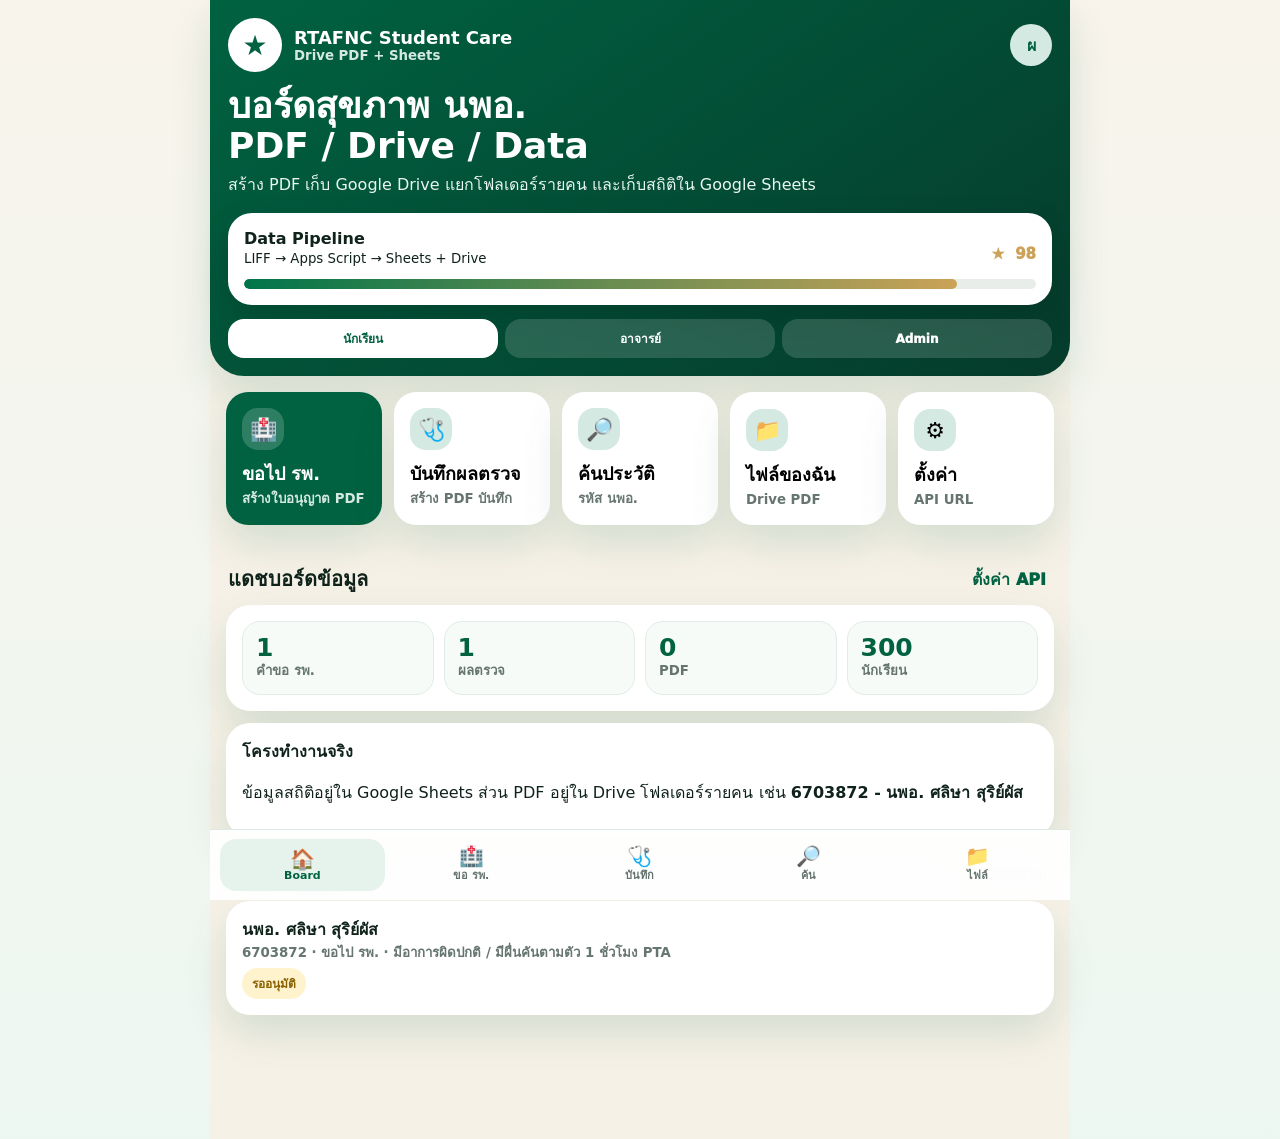
==== commit 3fc75353: "Add LIFF PDF Drive download UI" ====
--- a/index.html
+++ b/index.html
@@ -1,91 +1,46 @@
 <!doctype html>
 <html lang="th">
 <head>
-  <meta charset="utf-8">
-  <meta name="viewport" content="width=device-width,initial-scale=1,viewport-fit=cover">
-  <meta name="theme-color" content="#006241">
-  <title>RTAFNC Student Care LIFF Dashboard</title>
-  <script src="https://static.line-scdn.net/liff/edge/2/sdk.js"></script>
-  <style>
-    :root{--g:#006241;--g2:#00754a;--d:#053b2b;--m:#d4e9e2;--c:#f6f1e7;--gold:#cba258;--ink:#10231b;--mut:#66756f;--sh:0 18px 42px rgba(0,98,65,.14)}*{box-sizing:border-box}html,body{margin:0;min-height:100%;overflow-x:hidden}body{font-family:system-ui,-apple-system,BlinkMacSystemFont,"Segoe UI",Tahoma,sans-serif;background:linear-gradient(180deg,#f8f4eb,#edf7f2);color:var(--ink)}button,input,select,textarea{font:inherit}button{cursor:pointer}.phone{max-width:430px;margin:0 auto;min-height:100dvh;background:var(--c);position:relative;padding-bottom:94px}.top{background:linear-gradient(145deg,var(--g),var(--d));color:white;border-radius:0 0 34px 34px;padding:18px;box-shadow:var(--sh)}.bar{display:flex;justify-content:space-between;align-items:center;margin-bottom:14px}.brand{display:flex;align-items:center;gap:12px}.logo{width:54px;height:54px;border-radius:50%;background:white;color:var(--g);display:grid;place-items:center;font-size:28px;border:4px solid rgba(255,255,255,.35)}.brand b{font-size:18px}.brand small{display:block;color:#d4e9e2;font-weight:800}.profile{width:42px;height:42px;border-radius:50%;background:var(--m);color:var(--g);display:grid;place-items:center;font-weight:950}.hero h1{font-size:28px;line-height:1.1;margin:0 0 7px}.hero p{margin:0;color:#eaf6f1}.reward{margin-top:16px;background:#fff;border-radius:24px;padding:16px;color:var(--ink);box-shadow:0 15px 34px rgba(0,0,0,.13)}.rewardTop{display:flex;justify-content:space-between;gap:12px;align-items:center}.stars{font-size:30px;font-weight:950;color:var(--g)}.stars span{font-size:15px;color:var(--gold);font-weight:950}.progress{height:10px;background:#e8ede9;border-radius:99px;overflow:hidden;margin-top:12px}.progress i{display:block;height:100%;width:82%;background:linear-gradient(90deg,var(--g2),var(--gold));border-radius:99px}.rolebar{margin-top:14px;display:grid;grid-template-columns:repeat(3,1fr);gap:7px}.rolebar button{border:0;border-radius:16px;background:rgba(255,255,255,.15);color:white;padding:10px 6px;font-size:12px;font-weight:950}.rolebar button.active{background:white;color:var(--g)}.content{padding:16px}.quick{display:grid;grid-template-columns:1fr 1fr;gap:12px}.q{border:0;background:#fff;border-radius:22px;padding:16px;text-align:left;box-shadow:var(--sh);min-height:112px}.q strong{display:block;font-size:18px;margin-top:9px}.q small{color:var(--mut);font-weight:800}.q .icon{width:42px;height:42px;border-radius:16px;background:var(--m);display:grid;place-items:center;font-size:22px}.q.primary{background:var(--g);color:white}.q.primary small{color:#d4e9e2}.q.primary .icon{background:rgba(255,255,255,.18)}.sectionTitle{display:flex;align-items:center;justify-content:space-between;margin:22px 2px 10px}.sectionTitle h2{font-size:20px;margin:0}.linkBtn{border:0;background:transparent;color:var(--g);font-weight:950}.card{background:#fff;border-radius:24px;padding:16px;margin-bottom:12px;box-shadow:var(--sh)}.grid{display:grid;gap:10px}.statGrid{display:grid;grid-template-columns:repeat(2,1fr);gap:10px}.stat{background:#f7fbf8;border:1px solid #e1ece6;border-radius:18px;padding:13px}.stat b{display:block;font-size:25px;color:var(--g);line-height:1}.stat small{color:var(--mut);font-weight:850}.page{display:none}.page.active{display:block}.form{display:grid;gap:12px}.form label{display:grid;gap:7px;font-weight:900}.form input,.form select,.form textarea{width:100%;border:1px solid #d7e5de;background:#fbfffc;border-radius:18px;padding:14px;font-size:16px}.fullBtn{width:100%;border:0;border-radius:20px;padding:15px;background:var(--g);color:white;font-weight:950;box-shadow:var(--sh)}.softBtn{border:0;border-radius:16px;padding:11px 12px;background:#edf7f2;color:var(--g);font-weight:950}.danger{background:#ffe8e8;color:#b42318}.blue{background:#e9f2ff;color:#175cd3}.item{display:grid;grid-template-columns:1fr auto;gap:10px;align-items:center;border-top:1px solid #eef3ef;padding-top:12px;margin-top:12px}.item:first-child{border-top:0;padding-top:0;margin-top:0}.item b{font-size:16px}.item small{color:var(--mut);font-weight:750}.status{display:inline-block;border-radius:999px;padding:6px 10px;font-size:12px;font-weight:950;margin-top:5px}.pending{background:#fff3cd;color:#8a6100}.level1{background:#d7f6ff;color:#036980}.approved{background:#dff8e8;color:#087a3d}.rejected{background:#ffe5e7;color:#b42318}.back{background:#eef0f3;color:#344054}.record{border:1px solid #e1ece6;border-radius:18px;padding:13px;margin-top:10px;background:#fbfffc}.record h3{margin:0 0 6px;color:var(--g)}.record p{margin:5px 0;color:#344054}.actions{display:flex;gap:8px;flex-wrap:wrap;justify-content:flex-end}.seg{display:grid;grid-template-columns:repeat(3,1fr);gap:8px}.seg button{border:0;border-radius:15px;background:#edf7f2;color:var(--g);font-weight:950;padding:11px 8px}.bottom{position:fixed;left:50%;bottom:0;transform:translateX(-50%);width:100%;max-width:430px;background:rgba(255,255,255,.94);backdrop-filter:blur(18px);border-top:1px solid #dce9e3;padding:9px 10px max(9px,env(safe-area-inset-bottom));display:grid;grid-template-columns:repeat(5,1fr);gap:4px}.bottom button{border:0;background:transparent;border-radius:16px;padding:7px 2px;color:#64736d;font-size:11px;font-weight:900}.bottom b{display:block;font-size:20px;line-height:1}.bottom button.active{background:#e6f3ed;color:var(--g)}.toast{position:fixed;left:50%;bottom:90px;transform:translateX(-50%);width:min(390px,92vw);background:#10231b;color:white;border-radius:18px;padding:13px 16px;text-align:center;display:none;z-index:10}.toast.show{display:block}@media(min-width:768px){.phone{max-width:860px}.content{display:grid;grid-template-columns:1fr 1fr;gap:16px}.page{grid-column:1/-1}.page.active{display:block}.quick{grid-column:1/-1;grid-template-columns:repeat(4,1fr)}.bottom{max-width:860px}.hero h1{font-size:36px}.q{min-height:132px}.statGrid{grid-template-columns:repeat(4,1fr)}}@media(max-width:420px){.item{grid-template-columns:1fr}.actions{display:grid;grid-template-columns:1fr 1fr}.brand b{font-size:16px}}
-  </style>
+<meta charset="utf-8">
+<meta name="viewport" content="width=device-width,initial-scale=1,viewport-fit=cover">
+<meta name="theme-color" content="#006241">
+<title>RTAFNC Student Care LIFF</title>
+<script src="https://static.line-scdn.net/liff/edge/2/sdk.js"></script>
+<style>
+:root{--g:#006241;--g2:#00754a;--d:#053b2b;--m:#d4e9e2;--c:#f6f1e7;--gold:#cba258;--ink:#10231b;--mut:#66756f;--sh:0 18px 42px rgba(0,98,65,.14)}*{box-sizing:border-box}html,body{margin:0;min-height:100%;overflow-x:hidden}body{font-family:system-ui,-apple-system,BlinkMacSystemFont,"Segoe UI",Tahoma,sans-serif;background:linear-gradient(180deg,#f8f4eb,#edf7f2);color:var(--ink)}button,input,select,textarea{font:inherit}button{cursor:pointer}.phone{max-width:430px;margin:0 auto;min-height:100dvh;background:var(--c);position:relative;padding-bottom:96px}.top{background:linear-gradient(145deg,var(--g),var(--d));color:white;border-radius:0 0 34px 34px;padding:18px;box-shadow:var(--sh)}.bar{display:flex;justify-content:space-between;align-items:center;margin-bottom:14px}.brand{display:flex;align-items:center;gap:12px}.logo{width:54px;height:54px;border-radius:50%;background:white;color:var(--g);display:grid;place-items:center;font-size:28px;border:4px solid rgba(255,255,255,.35)}.brand b{font-size:18px}.brand small{display:block;color:#d4e9e2;font-weight:800}.profile{width:42px;height:42px;border-radius:50%;background:var(--m);color:var(--g);display:grid;place-items:center;font-weight:950}.hero h1{font-size:28px;line-height:1.1;margin:0 0 7px}.hero p{margin:0;color:#eaf6f1}.reward{margin-top:16px;background:#fff;border-radius:24px;padding:16px;color:var(--ink);box-shadow:0 15px 34px rgba(0,0,0,.13)}.rewardTop{display:flex;justify-content:space-between;gap:12px;align-items:center}.stars{font-size:30px;font-weight:950;color:var(--g)}.stars span{font-size:15px;color:var(--gold);font-weight:950}.progress{height:10px;background:#e8ede9;border-radius:99px;overflow:hidden;margin-top:12px}.progress i{display:block;height:100%;width:90%;background:linear-gradient(90deg,var(--g2),var(--gold));border-radius:99px}.rolebar{margin-top:14px;display:grid;grid-template-columns:repeat(3,1fr);gap:7px}.rolebar button{border:0;border-radius:16px;background:rgba(255,255,255,.15);color:white;padding:10px 6px;font-size:12px;font-weight:950}.rolebar button.active{background:white;color:var(--g)}.content{padding:16px}.quick{display:grid;grid-template-columns:1fr 1fr;gap:12px}.q{border:0;background:#fff;border-radius:22px;padding:16px;text-align:left;box-shadow:var(--sh);min-height:112px}.q strong{display:block;font-size:18px;margin-top:9px}.q small{color:var(--mut);font-weight:800}.q .icon{width:42px;height:42px;border-radius:16px;background:var(--m);display:grid;place-items:center;font-size:22px}.q.primary{background:var(--g);color:white}.q.primary small{color:#d4e9e2}.q.primary .icon{background:rgba(255,255,255,.18)}.sectionTitle{display:flex;align-items:center;justify-content:space-between;margin:22px 2px 10px}.sectionTitle h2{font-size:20px;margin:0}.linkBtn{border:0;background:transparent;color:var(--g);font-weight:950}.card{background:#fff;border-radius:24px;padding:16px;margin-bottom:12px;box-shadow:var(--sh)}.grid{display:grid;gap:10px}.statGrid{display:grid;grid-template-columns:repeat(2,1fr);gap:10px}.stat{background:#f7fbf8;border:1px solid #e1ece6;border-radius:18px;padding:13px}.stat b{display:block;font-size:25px;color:var(--g);line-height:1}.stat small{color:var(--mut);font-weight:850}.page{display:none}.page.active{display:block}.form{display:grid;gap:12px}.form label{display:grid;gap:7px;font-weight:900}.form input,.form select,.form textarea{width:100%;border:1px solid #d7e5de;background:#fbfffc;border-radius:18px;padding:14px;font-size:16px}.check{display:flex!important;grid-template-columns:none!important;align-items:center;gap:10px}.check input{width:auto}.fullBtn{width:100%;border:0;border-radius:20px;padding:15px;background:var(--g);color:white;font-weight:950;box-shadow:var(--sh)}.softBtn{border:0;border-radius:16px;padding:11px 12px;background:#edf7f2;color:var(--g);font-weight:950}.danger{background:#ffe8e8;color:#b42318}.blue{background:#e9f2ff;color:#175cd3}.item{display:grid;grid-template-columns:1fr auto;gap:10px;align-items:center;border-top:1px solid #eef3ef;padding-top:12px;margin-top:12px}.item:first-child{border-top:0;padding-top:0;margin-top:0}.item b{font-size:16px}.item small{color:var(--mut);font-weight:750}.status{display:inline-block;border-radius:999px;padding:6px 10px;font-size:12px;font-weight:950;margin-top:5px}.pending{background:#fff3cd;color:#8a6100}.approved{background:#dff8e8;color:#087a3d}.rejected{background:#ffe5e7;color:#b42318}.record{border:1px solid #e1ece6;border-radius:18px;padding:13px;margin-top:10px;background:#fbfffc}.record h3{margin:0 0 6px;color:var(--g)}.record p{margin:5px 0;color:#344054}.actions{display:flex;gap:8px;flex-wrap:wrap;justify-content:flex-end}.bottom{position:fixed;left:50%;bottom:0;transform:translateX(-50%);width:100%;max-width:430px;background:rgba(255,255,255,.94);backdrop-filter:blur(18px);border-top:1px solid #dce9e3;padding:9px 10px max(9px,env(safe-area-inset-bottom));display:grid;grid-template-columns:repeat(5,1fr);gap:4px}.bottom button{border:0;background:transparent;border-radius:16px;padding:7px 2px;color:#64736d;font-size:11px;font-weight:900}.bottom b{display:block;font-size:20px;line-height:1}.bottom button.active{background:#e6f3ed;color:var(--g)}.toast{position:fixed;left:50%;bottom:90px;transform:translateX(-50%);width:min(390px,92vw);background:#10231b;color:white;border-radius:18px;padding:13px 16px;text-align:center;display:none;z-index:10}.toast.show{display:block}a.dl{display:inline-block;text-decoration:none;margin-top:6px;background:#edf7f2;color:var(--g);font-weight:950;padding:10px 12px;border-radius:14px}@media(min-width:768px){.phone{max-width:860px}.content{display:grid;grid-template-columns:1fr 1fr;gap:16px}.page{grid-column:1/-1}.page.active{display:block}.quick{grid-column:1/-1;grid-template-columns:repeat(5,1fr)}.bottom{max-width:860px}.hero h1{font-size:36px}.q{min-height:132px}.statGrid{grid-template-columns:repeat(4,1fr)}}@media(max-width:420px){.item{grid-template-columns:1fr}.actions{display:grid;grid-template-columns:1fr 1fr}.brand b{font-size:16px}}
+</style>
 </head>
 <body>
-  <main class="phone">
-    <header class="top">
-      <div class="bar"><div class="brand"><div class="logo">★</div><div><b>RTAFNC Student Care</b><small>Medical LIFF Dashboard</small></div></div><div class="profile" id="profileMark">ผ</div></div>
-      <div class="hero"><h1>บอร์ดสุขภาพ นพอ.<br>รหัสรายคน / ตรวจรักษา / อนุมัติ</h1><p>เก็บประวัติแยกตามรหัส นพอ. เช่น 6703872</p></div>
-      <div class="reward"><div class="rewardTop"><div><b>Medical Records</b><br><small>ระบบพร้อมเก็บฐานข้อมูลรายบุคคล</small></div><div class="stars"><span>★</span> <span id="careScore">95</span></div></div><div class="progress"><i id="careBar"></i></div></div>
-      <div class="rolebar"><button class="active" data-role="student">นักเรียน</button><button data-role="teacher">อาจารย์</button><button data-role="admin">Admin</button></div>
-    </header>
-
-    <section class="content">
-      <div class="quick">
-        <button class="q primary" data-go="hospital"><div class="icon">🏥</div><strong>ขอไป รพ.</strong><small>สร้างใบอนุญาต</small></button>
-        <button class="q" data-go="medical"><div class="icon">🩺</div><strong>บันทึกผลตรวจ</strong><small>Dx / Tx / ยา</small></button>
-        <button class="q" data-go="history"><div class="icon">🔎</div><strong>ค้นประวัติ</strong><small>ค้นด้วยรหัส นพอ.</small></button>
-        <button class="q" data-go="approve"><div class="icon">✅</div><strong>คิวอนุมัติ</strong><small><span id="quickPending">0</span> รายการรอ</small></button>
-      </div>
-
-      <section class="page active" id="page-board">
-        <div class="sectionTitle"><h2>แดชบอร์ดสุขภาพวันนี้</h2><button class="linkBtn" data-go="admin">Admin</button></div>
-        <div class="card statGrid"><div class="stat"><b id="sHospital">0</b><small>ไป รพ. วันนี้</small></div><div class="stat"><b id="sPending">0</b><small>รออนุมัติ</small></div><div class="stat"><b id="sMedical">0</b><small>บันทึกตรวจ</small></div><div class="stat"><b id="sStudents">300</b><small>นักเรียนทั้งหมด</small></div></div>
-        <div class="card"><b>โครงฐานข้อมูลรายคน</b><p>studentId + rtAfncCode ใช้ค้นประวัติทั้งหมดของนักเรียน เช่น <b>6703872</b></p></div>
-        <div class="sectionTitle"><h2>รายการล่าสุด</h2><button class="linkBtn" data-go="history">ค้นประวัติ</button></div>
-        <div class="card" id="todayList"></div>
-      </section>
-
-      <section class="page" id="page-hospital">
-        <div class="sectionTitle"><h2>ขออนุญาตไปตรวจ/รักษา</h2><button class="linkBtn" data-go="board">กลับ</button></div>
-        <div class="card"><form class="form" id="hospitalForm"><label>รหัส นพอ.<select name="rtAfncCode" id="hospitalStudent"></select></label><label>ไปตรวจ/รักษาที่<input name="destination" value="โรงพยาบาลภูมิพลอดุลยเดช พอ." required></label><label>เนื่องจาก<input name="reason" value="มีอาการผิดปกติ" required></label><label>แผนกที่ไปตรวจ<input name="department" placeholder="เช่น ห้องตรวจโรคข้าราชการ"></label><label>อาการสำคัญ CC<textarea name="chiefComplaint" rows="3" required placeholder="เช่น มีผื่นคันตามตัว 1 ชั่วโมง PTA"></textarea></label><label>เวลาออก<input type="time" name="timeOut" required></label><button class="fullBtn" type="submit">ส่งใบขออนุญาต</button></form></div>
-      </section>
-
-      <section class="page" id="page-medical">
-        <div class="sectionTitle"><h2>บันทึกการตรวจ/รักษา</h2><button class="linkBtn" data-go="board">กลับ</button></div>
-        <div class="card"><form class="form" id="medicalForm"><label>รหัส นพอ.<select name="rtAfncCode" id="medicalStudent"></select></label><label>วันที่ตรวจ<input type="date" name="visitDate" required></label><label>เวลาบันทึก<input type="time" name="visitTime" required></label><label>สถานพยาบาล<input name="destination" value="โรงพยาบาลภูมิพลอดุลยเดช พอ."></label><label>แผนก<input name="department" value="ห้องตรวจโรคข้าราชการ"></label><label>CC<textarea name="chiefComplaint" rows="2" placeholder="อาการสำคัญ"></textarea></label><label>Dx<textarea name="diagnosis" rows="2" placeholder="การวินิจฉัย"></textarea></label><label>Tx<textarea name="treatment" rows="2" placeholder="การรักษา"></textarea></label><label>ยา / วัคซีน<textarea name="medication" rows="3" placeholder="รายการยา วิธีใช้"></textarea></label><button class="fullBtn" type="submit">บันทึกผลตรวจ</button></form></div>
-      </section>
-
-      <section class="page" id="page-history">
-        <div class="sectionTitle"><h2>ค้นประวัติรายคน</h2><button class="linkBtn" data-go="board">กลับ</button></div>
-        <div class="card"><form class="form" id="historyForm"><label>ค้นด้วยรหัส นพอ. / studentId<input name="key" id="historyKey" value="6703872" required></label><button class="fullBtn" type="submit">ค้นประวัติ</button></form></div>
-        <div class="card" id="historyResult"></div>
-      </section>
-
-      <section class="page" id="page-approve">
-        <div class="sectionTitle"><h2>Teacher Approval Board</h2><button class="linkBtn" data-go="board">กลับ</button></div>
-        <div class="card"><div class="seg"><button data-filter="all">ทั้งหมด</button><button data-filter="hospital">ขอไป รพ.</button><button data-filter="leave">ลา</button></div></div>
-        <div class="card" id="approveList"></div>
-      </section>
-
-      <section class="page" id="page-admin">
-        <div class="sectionTitle"><h2>Admin Board</h2><button class="linkBtn" data-go="board">กลับ</button></div>
-        <div class="card grid"><button class="fullBtn" id="seedMedical">เพิ่มตัวอย่างจากภาพ 6703872</button><button class="softBtn blue" id="exportCsv">Export Medical CSV</button><button class="softBtn danger" id="resetDemo">Reset Demo</button><div class="record"><h3>Schema ใหม่</h3><p>MedicalPermissions + MedicalRecords แยกตาม rtAfncCode</p></div></div>
-      </section>
-    </section>
-
-    <nav class="bottom"><button class="active" data-go="board"><b>🏠</b>Board</button><button data-go="hospital"><b>🏥</b>ขอ รพ.</button><button data-go="medical"><b>🩺</b>บันทึก</button><button data-go="history"><b>🔎</b>ค้น</button><button data-go="approve"><b>✅</b>อนุมัติ</button></nav>
-  </main>
-  <div class="toast" id="toast"></div>
-
+<main class="phone">
+<header class="top">
+<div class="bar"><div class="brand"><div class="logo">★</div><div><b>RTAFNC Student Care</b><small>Drive PDF + Sheets</small></div></div><div class="profile" id="profileMark">ผ</div></div>
+<div class="hero"><h1>บอร์ดสุขภาพ นพอ.<br>PDF / Drive / Data</h1><p>สร้าง PDF เก็บ Google Drive แยกโฟลเดอร์รายคน และเก็บสถิติใน Google Sheets</p></div>
+<div class="reward"><div class="rewardTop"><div><b>Data Pipeline</b><br><small>LIFF → Apps Script → Sheets + Drive</small></div><div class="stars"><span>★</span> <span id="careScore">98</span></div></div><div class="progress"><i></i></div></div>
+<div class="rolebar"><button class="active" data-role="student">นักเรียน</button><button data-role="teacher">อาจารย์</button><button data-role="admin">Admin</button></div>
+</header>
+<section class="content">
+<div class="quick">
+<button class="q primary" data-go="hospital"><div class="icon">🏥</div><strong>ขอไป รพ.</strong><small>สร้างใบอนุญาต PDF</small></button>
+<button class="q" data-go="medical"><div class="icon">🩺</div><strong>บันทึกผลตรวจ</strong><small>สร้าง PDF บันทึก</small></button>
+<button class="q" data-go="history"><div class="icon">🔎</div><strong>ค้นประวัติ</strong><small>รหัส นพอ.</small></button>
+<button class="q" data-go="files"><div class="icon">📁</div><strong>ไฟล์ของฉัน</strong><small>Drive PDF</small></button>
+<button class="q" data-go="admin"><div class="icon">⚙️</div><strong>ตั้งค่า</strong><small>API URL</small></button>
+</div>
+<section class="page active" id="page-board">
+<div class="sectionTitle"><h2>แดชบอร์ดข้อมูล</h2><button class="linkBtn" data-go="admin">ตั้งค่า API</button></div>
+<div class="card statGrid"><div class="stat"><b id="sReq">0</b><small>คำขอ รพ.</small></div><div class="stat"><b id="sMed">0</b><small>ผลตรวจ</small></div><div class="stat"><b id="sPdf">0</b><small>PDF</small></div><div class="stat"><b>300</b><small>นักเรียน</small></div></div>
+<div class="card"><b>โครงทำงานจริง</b><p>ข้อมูลสถิติอยู่ใน Google Sheets ส่วน PDF อยู่ใน Drive โฟลเดอร์รายคน เช่น <b>6703872 - นพอ. ศลิษา สุริย์ผัส</b></p></div>
+<div class="sectionTitle"><h2>รายการล่าสุด</h2><button class="linkBtn" data-go="history">ค้นประวัติ</button></div><div class="card" id="todayList"></div>
+</section>
+<section class="page" id="page-hospital"><div class="sectionTitle"><h2>ขออนุญาตไปตรวจ/รักษา</h2><button class="linkBtn" data-go="board">กลับ</button></div><div class="card"><form class="form" id="hospitalForm"><label>รหัส นพอ.<select name="rtAfncCode" id="hospitalStudent"></select></label><label>ไปตรวจ/รักษาที่<input name="destination" value="โรงพยาบาลภูมิพลอดุลยเดช พอ." required></label><label>เนื่องจาก<input name="reason" value="มีอาการผิดปกติ" required></label><label>แผนกที่ไปตรวจ<input name="department" value="ห้องตรวจโรคข้าราชการ"></label><label>อาการสำคัญ CC<textarea name="chiefComplaint" rows="3" required placeholder="เช่น มีผื่นคันตามตัว 1 ชั่วโมง PTA"></textarea></label><label class="check"><input type="checkbox" name="makePdf" checked> สร้าง PDF และเก็บ Drive ทันที</label><button class="fullBtn" type="submit">ส่งใบขออนุญาต</button></form></div></section>
+<section class="page" id="page-medical"><div class="sectionTitle"><h2>บันทึกการตรวจ/รักษา</h2><button class="linkBtn" data-go="board">กลับ</button></div><div class="card"><form class="form" id="medicalForm"><label>รหัส นพอ.<select name="rtAfncCode" id="medicalStudent"></select></label><label>วันที่ตรวจ<input type="date" name="visitDate" required></label><label>เวลาบันทึก<input type="time" name="visitTime" required></label><label>สถานพยาบาล<input name="destination" value="โรงพยาบาลภูมิพลอดุลยเดช พอ."></label><label>แผนก<input name="department" value="ห้องตรวจโรคข้าราชการ"></label><label>CC<textarea name="chiefComplaint" rows="2"></textarea></label><label>Dx<textarea name="diagnosis" rows="2"></textarea></label><label>Tx<textarea name="treatment" rows="2"></textarea></label><label>ยา / วัคซีน<textarea name="medication" rows="3"></textarea></label><label class="check"><input type="checkbox" name="makePdf" checked> สร้าง PDF และเก็บ Drive ทันที</label><button class="fullBtn" type="submit">บันทึกผลตรวจ</button></form></div></section>
+<section class="page" id="page-history"><div class="sectionTitle"><h2>ค้นประวัติรายคน</h2><button class="linkBtn" data-go="board">กลับ</button></div><div class="card"><form class="form" id="historyForm"><label>รหัส นพอ. / studentId<input name="key" id="historyKey" value="6703872" required></label><button class="fullBtn" type="submit">ค้นประวัติ</button></form><button class="softBtn blue" id="makeSummaryPdf" style="width:100%;margin-top:10px">สร้าง PDF สรุปประวัติรายคน</button></div><div class="card" id="historyResult"></div></section>
+<section class="page" id="page-files"><div class="sectionTitle"><h2>ไฟล์ PDF ของนักเรียน</h2><button class="linkBtn" data-go="board">กลับ</button></div><div class="card"><form class="form" id="filesForm"><label>รหัส นพอ. / studentId<input name="key" id="filesKey" value="6703872" required></label><button class="fullBtn" type="submit">ดูไฟล์ใน Drive</button></form></div><div class="card" id="filesList"></div></section>
+<section class="page" id="page-admin"><div class="sectionTitle"><h2>Admin / API Setting</h2><button class="linkBtn" data-go="board">กลับ</button></div><div class="card"><form class="form" id="apiForm"><label>Google Apps Script Web App URL<input id="apiUrl" placeholder="https://script.google.com/macros/s/.../exec"></label><button class="fullBtn" type="submit">บันทึก API URL</button></form></div><div class="card grid"><button class="softBtn blue" id="seedDemo">เพิ่มตัวอย่างจากภาพ 6703872</button><button class="softBtn" id="localPdfDemo">จำลอง PDF ในเครื่อง</button><button class="softBtn danger" id="resetDemo">Reset Demo</button><div class="record"><h3>หมายเหตุ</h3><p>ถ้าใส่ API URL แล้ว ปุ่ม PDF จะยิง Apps Script เพื่อสร้างไฟล์ PDF จริงใน Google Drive</p></div></div></section>
+</section>
+<nav class="bottom"><button class="active" data-go="board"><b>🏠</b>Board</button><button data-go="hospital"><b>🏥</b>ขอ รพ.</button><button data-go="medical"><b>🩺</b>บันทึก</button><button data-go="history"><b>🔎</b>ค้น</button><button data-go="files"><b>📁</b>ไฟล์</button></nav>
+</main><div class="toast" id="toast"></div>
 <script>
-const students=[{studentId:'66001',rtAfncCode:'6703872',name:'นพอ. ศลิษา สุริย์ผัส',year:'ปี 2'},{studentId:'66002',rtAfncCode:'6703873',name:'นพอ. ตัวอย่าง 02',year:'ปี 1'},{studentId:'66003',rtAfncCode:'6703874',name:'นพอ. ตัวอย่าง 03',year:'ปี 2'}];
-let requests=JSON.parse(localStorage.rt_requests||'null')||[{id:'H-DEMO',kind:'hospital',rtAfncCode:'6703872',studentId:'66001',name:'นพอ. ศลิษา สุริย์ผัส',title:'ขอไป รพ.',detail:'มีอาการผิดปกติ / มีผื่นคันตามตัว 1 ชั่วโมง PTA',date:'2026-06-17',status:'PENDING'}];
-let medical=JSON.parse(localStorage.rt_medical||'null')||[{id:'MR-DEMO',studentId:'66001',rtAfncCode:'6703872',name:'นพอ. ศลิษา สุริย์ผัส',year:'ปี 2',visitDate:'2026-06-17',visitTime:'11:18',destination:'โรงพยาบาลภูมิพลอดุลยเดช พอ.',department:'ห้องตรวจโรคข้าราชการ',reason:'มีอาการผิดปกติ',chiefComplaint:'มีผื่นคันตามตัว 1 ชั่วโมง PTA',diagnosis:'ผื่นลมพิษ',treatment:'รับประทานและทายา',medication:'Bilaxten 20 mg tablet วันละ 1 ครั้ง ก่อนอาหารเช้า; Tony 0.1% lotion ทาบริเวณที่เป็นวันละ 2 ครั้ง เช้า-เย็น'}];
-let role='student',filter='all';
-function $(q){return document.querySelector(q)}function $$(q){return [...document.querySelectorAll(q)]}function today(){return new Date().toISOString().slice(0,10)}function timeNow(){return new Date().toTimeString().slice(0,5)}function save(){localStorage.rt_requests=JSON.stringify(requests);localStorage.rt_medical=JSON.stringify(medical)}function toast(t){$('#toast').textContent=t;$('#toast').classList.add('show');setTimeout(()=>$('#toast').classList.remove('show'),1800)}function st(s){return {PENDING:'รออนุมัติ',APPROVED:'อนุมัติ',REJECTED:'ไม่อนุมัติ',BACK:'กลับแล้ว'}[s]||s}function sc(s){return {PENDING:'pending',APPROVED:'approved',REJECTED:'rejected',BACK:'back'}[s]||'pending'}
-function show(page){$$('.page').forEach(p=>p.classList.remove('active'));$('#page-'+page).classList.add('active');$$('.bottom [data-go]').forEach(b=>b.classList.toggle('active',b.dataset.go===page));render();scrollTo({top:0,behavior:'smooth'})}
-function studentByCode(code){return students.find(s=>s.rtAfncCode===code||s.studentId===code)||{studentId:code,rtAfncCode:code,name:'ไม่ระบุ',year:''}}
-function render(){let pending=requests.filter(r=>r.status==='PENDING').length;$('#quickPending').textContent=pending;$('#sPending').textContent=pending;$('#sHospital').textContent=requests.filter(r=>r.kind==='hospital').length;$('#sMedical').textContent=medical.length;$('#sStudents').textContent=300;$('#careScore').textContent=Math.max(80,100-pending*3);$('#careBar').style.width=Math.max(60,100-pending*3)+'%';$('#todayList').innerHTML=requests.slice().reverse().map(r=>item(r,role!=='student')).join('')||'<p>ยังไม่มีรายการ</p>';let list=requests.filter(r=>r.status==='PENDING');if(filter!=='all')list=list.filter(r=>r.kind===filter);$('#approveList').innerHTML=list.map(r=>item(r,true)).join('')||'<p>ไม่มีรายการรออนุมัติ</p>'}
-function item(r,act=false){return `<div class="item"><div><b>${r.name}</b><br><small>${r.rtAfncCode} · ${r.title} · ${r.detail||'-'}</small><br><span class="status ${sc(r.status)}">${st(r.status)}</span></div>${act?`<div class="actions"><button class="softBtn danger" data-reject="${r.id}">ไม่ผ่าน</button><button class="softBtn" data-approve="${r.id}">ผ่าน</button></div>`:''}</div>`}
-function renderHistory(key){let s=studentByCode(key), req=requests.filter(r=>r.rtAfncCode===s.rtAfncCode||r.studentId===s.studentId), rec=medical.filter(r=>r.rtAfncCode===s.rtAfncCode||r.studentId===s.studentId);$('#historyResult').innerHTML=`<h3>${s.name}</h3><p><b>รหัส นพอ.</b> ${s.rtAfncCode} · <b>ชั้นปี</b> ${s.year||'-'}</p><div class="record"><h3>คำขอไปตรวจ/รักษา</h3>${req.map(r=>`<p>${r.date} · ${r.title} · ${r.detail} · ${st(r.status)}</p>`).join('')||'<p>ไม่พบข้อมูล</p>'}</div><div class="record"><h3>บันทึกการตรวจ/รักษา</h3>${rec.map(r=>`<p><b>${r.visitDate} ${r.visitTime}</b><br>สถานที่: ${r.destination}<br>แผนก: ${r.department}<br>CC: ${r.chiefComplaint}<br>Dx: ${r.diagnosis}<br>Tx: ${r.treatment}<br>ยา: ${r.medication}</p>`).join('')||'<p>ไม่พบข้อมูล</p>'}</div>`}
-function fillSelects(){let opts=students.map(s=>`<option value="${s.rtAfncCode}">${s.rtAfncCode} — ${s.name}</option>`).join('');hospitalStudent.innerHTML=opts;medicalStudent.innerHTML=opts}
-document.addEventListener('click',e=>{let go=e.target.closest('[data-go]');if(go){e.preventDefault();show(go.dataset.go);return}let rb=e.target.closest('[data-role]');if(rb){role=rb.dataset.role;$$('[data-role]').forEach(b=>b.classList.toggle('active',b.dataset.role===role));toast('โหมด '+role);return}let fl=e.target.closest('[data-filter]');if(fl){filter=fl.dataset.filter;render();return}let ap=e.target.closest('[data-approve]');if(ap){let r=requests.find(x=>x.id===ap.dataset.approve);if(r){r.status='APPROVED';save();render();toast('อนุมัติแล้ว')}}let re=e.target.closest('[data-reject]');if(re){let r=requests.find(x=>x.id===re.dataset.reject);if(r){r.status='REJECTED';save();render();toast('ไม่อนุมัติแล้ว')}}});
-hospitalForm.addEventListener('submit',e=>{e.preventDefault();let f=Object.fromEntries(new FormData(e.target).entries()),s=studentByCode(f.rtAfncCode);requests.push({id:'H-'+Date.now(),kind:'hospital',studentId:s.studentId,rtAfncCode:s.rtAfncCode,name:s.name,title:'ขอไปตรวจ/รักษา',detail:f.reason+' / '+f.chiefComplaint,date:today(),status:'PENDING'});save();e.target.reset();toast('สร้างใบขออนุญาตแล้ว');show('board')});
-medicalForm.addEventListener('submit',e=>{e.preventDefault();let f=Object.fromEntries(new FormData(e.target).entries()),s=studentByCode(f.rtAfncCode);medical.push({id:'MR-'+Date.now(),studentId:s.studentId,rtAfncCode:s.rtAfncCode,name:s.name,year:s.year,visitDate:f.visitDate,visitTime:f.visitTime,destination:f.destination,department:f.department,reason:'',chiefComplaint:f.chiefComplaint,diagnosis:f.diagnosis,treatment:f.treatment,medication:f.medication});save();e.target.reset();toast('บันทึกผลตรวจแล้ว');historyKey.value=s.rtAfncCode;renderHistory(s.rtAfncCode);show('history')});
-historyForm.addEventListener('submit',e=>{e.preventDefault();renderHistory(historyKey.value.trim())});
-seedMedical.onclick=()=>{if(!medical.find(r=>r.id==='MR-DEMO'))medical.push({id:'MR-DEMO',studentId:'66001',rtAfncCode:'6703872',name:'นพอ. ศลิษา สุริย์ผัส',year:'ปี 2',visitDate:'2026-06-17',visitTime:'11:18',destination:'โรงพยาบาลภูมิพลอดุลยเดช พอ.',department:'ห้องตรวจโรคข้าราชการ',reason:'มีอาการผิดปกติ',chiefComplaint:'มีผื่นคันตามตัว 1 ชั่วโมง PTA',diagnosis:'ผื่นลมพิษ',treatment:'รับประทานและทายา',medication:'Bilaxten 20 mg tablet วันละ 1 ครั้ง ก่อนอาหารเช้า; Tony 0.1% lotion ทาบริเวณที่เป็นวันละ 2 ครั้ง เช้า-เย็น'});save();render();toast('เพิ่มตัวอย่างแล้ว')};
-exportCsv.onclick=()=>{let csv='id,studentId,rtAfncCode,name,year,visitDate,visitTime,destination,department,chiefComplaint,diagnosis,treatment,medication\n'+medical.map(r=>[r.id,r.studentId,r.rtAfncCode,r.name,r.year,r.visitDate,r.visitTime,r.destination,r.department,r.chiefComplaint,r.diagnosis,r.treatment,r.medication].join(',')).join('\n');let a=document.createElement('a');a.href=URL.createObjectURL(new Blob([csv],{type:'text/csv;charset=utf-8'}));a.download='medical-records.csv';a.click()};
-resetDemo.onclick=()=>{localStorage.removeItem('rt_requests');localStorage.removeItem('rt_medical');location.reload()};
-fillSelects();medicalForm.visitDate.value=today();medicalForm.visitTime.value=timeNow();render();renderHistory('6703872');
+const students=[{studentId:'66001',rtAfncCode:'6703872',name:'นพอ. ศลิษา สุริย์ผัส',year:'ปี 2'},{studentId:'66002',rtAfncCode:'6703873',name:'นพอ. ตัวอย่าง 02',year:'ปี 1'},{studentId:'66003',rtAfncCode:'6703874',name:'นพอ. ตัวอย่าง 03',year:'ปี 2'}];let requests=JSON.parse(localStorage.rt_requests||'null')||[{id:'H-DEMO',kind:'hospital',rtAfncCode:'6703872',studentId:'66001',name:'นพอ. ศลิษา สุริย์ผัส',title:'ขอไป รพ.',detail:'มีอาการผิดปกติ / มีผื่นคันตามตัว 1 ชั่วโมง PTA',date:'2026-06-17',status:'PENDING'}];let medical=JSON.parse(localStorage.rt_medical||'null')||[{id:'MR-DEMO',studentId:'66001',rtAfncCode:'6703872',name:'นพอ. ศลิษา สุริย์ผัส',year:'ปี 2',visitDate:'2026-06-17',visitTime:'11:18',destination:'โรงพยาบาลภูมิพลอดุลยเดช พอ.',department:'ห้องตรวจโรคข้าราชการ',reason:'มีอาการผิดปกติ',chiefComplaint:'มีผื่นคันตามตัว 1 ชั่วโมง PTA',diagnosis:'ผื่นลมพิษ',treatment:'รับประทานและทายา',medication:'Bilaxten 20 mg tablet วันละ 1 ครั้ง ก่อนอาหารเช้า; Tony 0.1% lotion ทาบริเวณที่เป็นวันละ 2 ครั้ง เช้า-เย็น'}];let files=JSON.parse(localStorage.rt_files||'[]'),role='student';function $(q){return document.querySelector(q)}function $$(q){return [...document.querySelectorAll(q)]}function today(){return new Date().toISOString().slice(0,10)}function timeNow(){return new Date().toTimeString().slice(0,5)}function save(){localStorage.rt_requests=JSON.stringify(requests);localStorage.rt_medical=JSON.stringify(medical);localStorage.rt_files=JSON.stringify(files)}function toast(t){$('#toast').textContent=t;$('#toast').classList.add('show');setTimeout(()=>$('#toast').classList.remove('show'),2100)}function apiUrl(){return localStorage.rt_api_url||''}async function api(action,payload){if(!apiUrl())return null;let res=await fetch(apiUrl(),{method:'POST',headers:{'Content-Type':'text/plain;charset=utf-8'},body:JSON.stringify({action,payload})});return await res.json()}function st(s){return {PENDING:'รออนุมัติ',APPROVED:'อนุมัติ',REJECTED:'ไม่อนุมัติ'}[s]||s}function sc(s){return {PENDING:'pending',APPROVED:'approved',REJECTED:'rejected'}[s]||'pending'}function studentByCode(code){return students.find(s=>s.rtAfncCode===code||s.studentId===code)||{studentId:code,rtAfncCode:code,name:'ไม่ระบุ',year:''}}function show(page){$$('.page').forEach(p=>p.classList.remove('active'));$('#page-'+page).classList.add('active');$$('.bottom [data-go]').forEach(b=>b.classList.toggle('active',b.dataset.go===page));render();scrollTo({top:0,behavior:'smooth'})}function render(){let p=requests.filter(r=>r.status==='PENDING').length;$('#sReq').textContent=requests.length;$('#sMed').textContent=medical.length;$('#sPdf').textContent=files.length;$('#todayList').innerHTML=requests.slice().reverse().map(r=>item(r)).join('')||'<p>ยังไม่มีรายการ</p>'}function item(r){return `<div class="item"><div><b>${r.name}</b><br><small>${r.rtAfncCode} · ${r.title} · ${r.detail||'-'}</small><br><span class="status ${sc(r.status)}">${st(r.status)}</span></div></div>`}function fileCard(f){let href=f.downloadUrl||f.fileUrl||'#';return `<div class="record"><h3>${f.fileName||f.name||'PDF'}</h3><p>${f.fileType||'file'} · ${f.createdAt||''}</p><a class="dl" href="${href}" target="_blank">ดาวน์โหลด PDF</a></div>`}function renderHistory(key){let s=studentByCode(key),req=requests.filter(r=>r.rtAfncCode===s.rtAfncCode||r.studentId===s.studentId),rec=medical.filter(r=>r.rtAfncCode===s.rtAfncCode||r.studentId===s.studentId),fs=files.filter(f=>f.rtAfncCode===s.rtAfncCode||f.studentId===s.studentId);$('#historyResult').innerHTML=`<h3>${s.name}</h3><p><b>รหัส นพอ.</b> ${s.rtAfncCode} · <b>ชั้นปี</b> ${s.year||'-'}</p><div class="record"><h3>คำขอ</h3>${req.map(r=>`<p>${r.date} · ${r.title} · ${r.detail} · ${st(r.status)}</p>`).join('')||'<p>ไม่พบข้อมูล</p>'}</div><div class="record"><h3>ประวัติการตรวจ/รักษา</h3>${rec.map(r=>`<p><b>${r.visitDate} ${r.visitTime}</b><br>CC: ${r.chiefComplaint}<br>Dx: ${r.diagnosis}<br>Tx: ${r.treatment}<br>ยา: ${r.medication}</p>`).join('')||'<p>ไม่พบข้อมูล</p>'}</div><div class="record"><h3>PDF ในระบบ</h3>${fs.map(fileCard).join('')||'<p>ยังไม่มีไฟล์ PDF</p>'}</div>`}function renderFiles(key){let s=studentByCode(key),fs=files.filter(f=>f.rtAfncCode===s.rtAfncCode||f.studentId===s.studentId);$('#filesList').innerHTML=`<h3>${s.name}</h3><p>รหัส ${s.rtAfncCode}</p>${fs.map(fileCard).join('')||'<p>ยังไม่มีไฟล์ใน Demo / กดสร้าง PDF หรือเชื่อม Apps Script ก่อน</p>'}`}function fill(){let opts=students.map(s=>`<option value="${s.rtAfncCode}">${s.rtAfncCode} — ${s.name}</option>`).join('');hospitalStudent.innerHTML=opts;medicalStudent.innerHTML=opts}function addLocalFile(s,type,name){let f={fileId:'LOCAL-'+Date.now(),studentId:s.studentId,rtAfncCode:s.rtAfncCode,studentName:s.name,fileType:type,fileName:name,downloadUrl:'#',createdAt:new Date().toLocaleString('th-TH')};files.push(f);save();return f}async function makePermissionPdf(s,p){let out=await api('createMedicalPermissionPdf',Object.assign({},p,{studentId:s.studentId,rtAfncCode:s.rtAfncCode}));if(out&&out.ok){files.push(Object.assign({studentId:s.studentId,rtAfncCode:s.rtAfncCode,studentName:s.name},out,{fileType:'permission'}));save();toast('สร้าง PDF ใน Drive แล้ว');return out}addLocalFile(s,'permission','Permission_'+s.rtAfncCode+'_'+today()+'.pdf');toast(apiUrl()?'สร้าง API ไม่สำเร็จ เก็บ Demo แทน':'ยังไม่ได้ตั้ง API เก็บ Demo แทน')}async function makeRecordPdf(s,p){let out=await api('createMedicalRecordPdf',Object.assign({},p,{studentId:s.studentId,rtAfncCode:s.rtAfncCode}));if(out&&out.ok){files.push(Object.assign({studentId:s.studentId,rtAfncCode:s.rtAfncCode,studentName:s.name},out,{fileType:'medicalRecord'}));save();toast('สร้าง PDF ใน Drive แล้ว');return out}addLocalFile(s,'medicalRecord','MedicalRecord_'+s.rtAfncCode+'_'+(p.visitDate||today())+'.pdf');toast(apiUrl()?'สร้าง API ไม่สำเร็จ เก็บ Demo แทน':'ยังไม่ได้ตั้ง API เก็บ Demo แทน')}document.addEventListener('click',e=>{let go=e.target.closest('[data-go]');if(go){e.preventDefault();show(go.dataset.go);return}let rb=e.target.closest('[data-role]');if(rb){role=rb.dataset.role;$$('[data-role]').forEach(b=>b.classList.toggle('active',b.dataset.role===role));toast('โหมด '+role)}});hospitalForm.addEventListener('submit',async e=>{e.preventDefault();let f=Object.fromEntries(new FormData(e.target).entries()),s=studentByCode(f.rtAfncCode);requests.push({id:'H-'+Date.now(),kind:'hospital',studentId:s.studentId,rtAfncCode:s.rtAfncCode,name:s.name,title:'ขอไปตรวจ/รักษา',detail:f.reason+' / '+f.chiefComplaint,date:today(),status:'PENDING'});save();if(f.makePdf==='on')await makePermissionPdf(s,f);e.target.reset();toast('บันทึกคำขอแล้ว');show('board')});medicalForm.addEventListener('submit',async e=>{e.preventDefault();let f=Object.fromEntries(new FormData(e.target).entries()),s=studentByCode(f.rtAfncCode),rec={id:'MR-'+Date.now(),studentId:s.studentId,rtAfncCode:s.rtAfncCode,name:s.name,year:s.year,visitDate:f.visitDate,visitTime:f.visitTime,destination:f.destination,department:f.department,chiefComplaint:f.chiefComplaint,diagnosis:f.diagnosis,treatment:f.treatment,medication:f.medication};medical.push(rec);save();if(f.makePdf==='on')await makeRecordPdf(s,rec);e.target.reset();medicalForm.visitDate.value=today();medicalForm.visitTime.value=timeNow();historyKey.value=s.rtAfncCode;renderHistory(s.rtAfncCode);show('history')});historyForm.addEventListener('submit',async e=>{e.preventDefault();let key=historyKey.value.trim(),out=await api('medicalHistory',{rtAfncCode:key});if(out&&out.ok){toast('ดึงข้อมูลจาก Google Sheets แล้ว');}renderHistory(key)});filesForm.addEventListener('submit',async e=>{e.preventDefault();let key=filesKey.value.trim(),out=await api('studentFiles',{rtAfncCode:key});if(out&&out.ok){files=files.filter(f=>!(f.rtAfncCode===key||f.studentId===key)).concat(out.files||[]);save();toast('ดึงไฟล์จาก Drive แล้ว')}renderFiles(key)});makeSummaryPdf.addEventListener('click',async()=>{let key=historyKey.value.trim(),s=studentByCode(key),out=await api('createStudentSummaryPdf',{rtAfncCode:key,studentId:s.studentId});if(out&&out.ok){files.push(Object.assign({studentId:s.studentId,rtAfncCode:s.rtAfncCode,studentName:s.name,fileType:'studentSummary'},out));save();toast('สร้าง PDF สรุปแล้ว')}else{addLocalFile(s,'studentSummary','StudentMedicalSummary_'+s.rtAfncCode+'_'+today()+'.pdf');toast(apiUrl()?'สร้าง API ไม่สำเร็จ เก็บ Demo แทน':'ยังไม่ได้ตั้ง API เก็บ Demo แทน')}renderHistory(key)});apiForm.addEventListener('submit',e=>{e.preventDefault();localStorage.rt_api_url=apiUrl.value.trim();toast('บันทึก API URL แล้ว')});seedDemo.onclick=()=>{renderHistory('6703872');toast('โหลดตัวอย่าง 6703872 แล้ว')};localPdfDemo.onclick=()=>{let s=studentByCode('6703872');addLocalFile(s,'demo','MedicalRecord_6703872_demo.pdf');render();toast('เพิ่มไฟล์ PDF Demo แล้ว')};resetDemo.onclick=()=>{localStorage.removeItem('rt_requests');localStorage.removeItem('rt_medical');localStorage.removeItem('rt_files');location.reload()};fill();apiUrl.value=apiUrl();medicalForm.visitDate.value=today();medicalForm.visitTime.value=timeNow();render();renderHistory('6703872');renderFiles('6703872');
 </script>
 </body></html>
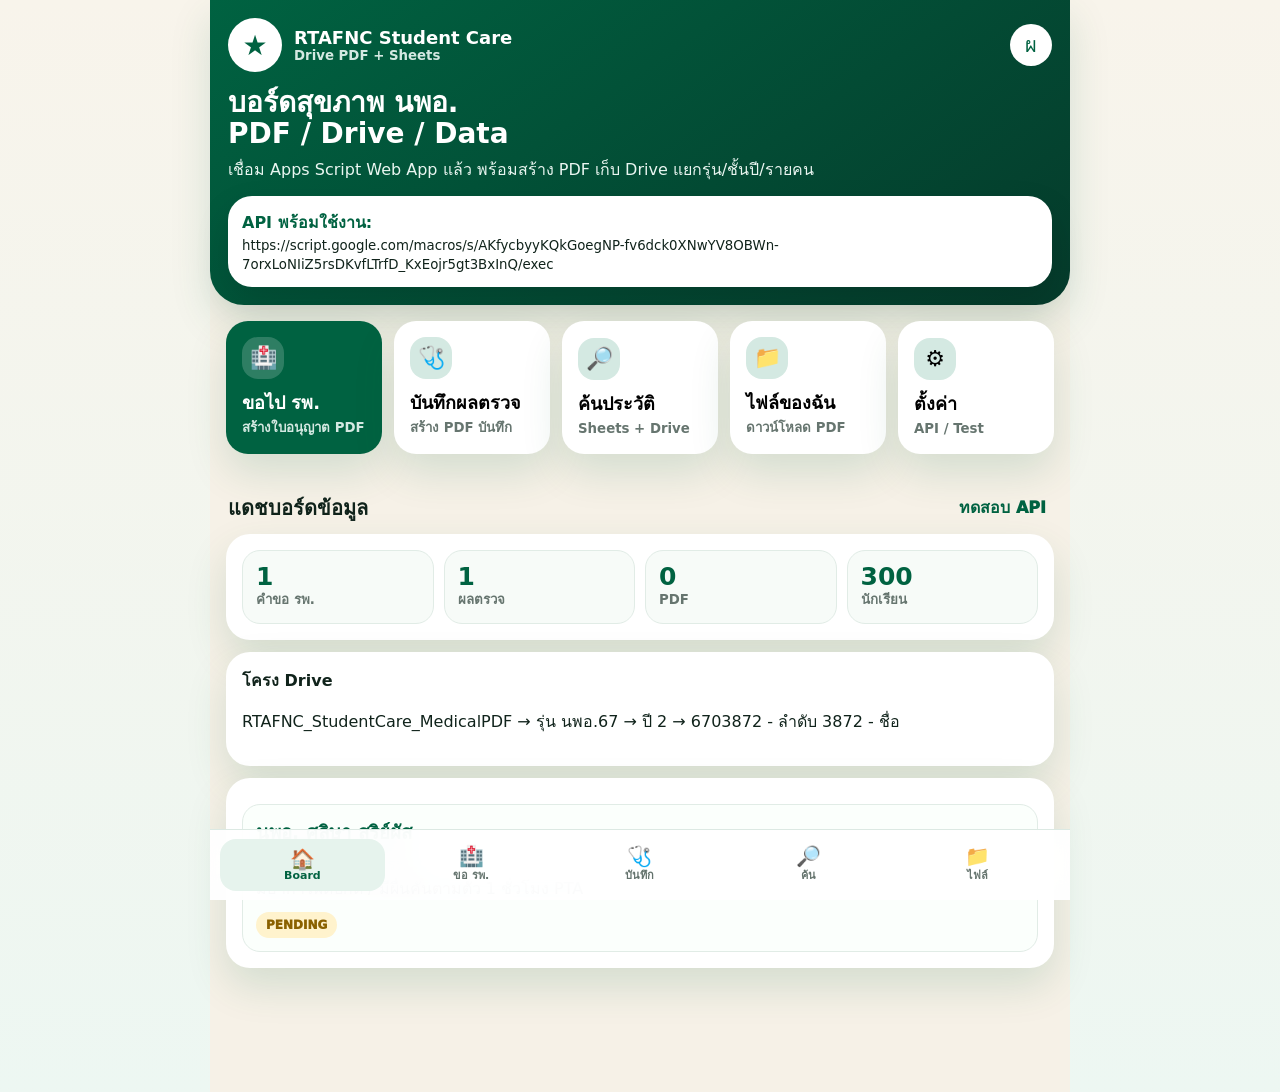
==== commit 8dc35676: "Wire deployed Apps Script URL into LIFF frontend" ====
--- a/index.html
+++ b/index.html
@@ -7,40 +7,29 @@
 <title>RTAFNC Student Care LIFF</title>
 <script src="https://static.line-scdn.net/liff/edge/2/sdk.js"></script>
 <style>
-:root{--g:#006241;--g2:#00754a;--d:#053b2b;--m:#d4e9e2;--c:#f6f1e7;--gold:#cba258;--ink:#10231b;--mut:#66756f;--sh:0 18px 42px rgba(0,98,65,.14)}*{box-sizing:border-box}html,body{margin:0;min-height:100%;overflow-x:hidden}body{font-family:system-ui,-apple-system,BlinkMacSystemFont,"Segoe UI",Tahoma,sans-serif;background:linear-gradient(180deg,#f8f4eb,#edf7f2);color:var(--ink)}button,input,select,textarea{font:inherit}button{cursor:pointer}.phone{max-width:430px;margin:0 auto;min-height:100dvh;background:var(--c);position:relative;padding-bottom:96px}.top{background:linear-gradient(145deg,var(--g),var(--d));color:white;border-radius:0 0 34px 34px;padding:18px;box-shadow:var(--sh)}.bar{display:flex;justify-content:space-between;align-items:center;margin-bottom:14px}.brand{display:flex;align-items:center;gap:12px}.logo{width:54px;height:54px;border-radius:50%;background:white;color:var(--g);display:grid;place-items:center;font-size:28px;border:4px solid rgba(255,255,255,.35)}.brand b{font-size:18px}.brand small{display:block;color:#d4e9e2;font-weight:800}.profile{width:42px;height:42px;border-radius:50%;background:var(--m);color:var(--g);display:grid;place-items:center;font-weight:950}.hero h1{font-size:28px;line-height:1.1;margin:0 0 7px}.hero p{margin:0;color:#eaf6f1}.reward{margin-top:16px;background:#fff;border-radius:24px;padding:16px;color:var(--ink);box-shadow:0 15px 34px rgba(0,0,0,.13)}.rewardTop{display:flex;justify-content:space-between;gap:12px;align-items:center}.stars{font-size:30px;font-weight:950;color:var(--g)}.stars span{font-size:15px;color:var(--gold);font-weight:950}.progress{height:10px;background:#e8ede9;border-radius:99px;overflow:hidden;margin-top:12px}.progress i{display:block;height:100%;width:90%;background:linear-gradient(90deg,var(--g2),var(--gold));border-radius:99px}.rolebar{margin-top:14px;display:grid;grid-template-columns:repeat(3,1fr);gap:7px}.rolebar button{border:0;border-radius:16px;background:rgba(255,255,255,.15);color:white;padding:10px 6px;font-size:12px;font-weight:950}.rolebar button.active{background:white;color:var(--g)}.content{padding:16px}.quick{display:grid;grid-template-columns:1fr 1fr;gap:12px}.q{border:0;background:#fff;border-radius:22px;padding:16px;text-align:left;box-shadow:var(--sh);min-height:112px}.q strong{display:block;font-size:18px;margin-top:9px}.q small{color:var(--mut);font-weight:800}.q .icon{width:42px;height:42px;border-radius:16px;background:var(--m);display:grid;place-items:center;font-size:22px}.q.primary{background:var(--g);color:white}.q.primary small{color:#d4e9e2}.q.primary .icon{background:rgba(255,255,255,.18)}.sectionTitle{display:flex;align-items:center;justify-content:space-between;margin:22px 2px 10px}.sectionTitle h2{font-size:20px;margin:0}.linkBtn{border:0;background:transparent;color:var(--g);font-weight:950}.card{background:#fff;border-radius:24px;padding:16px;margin-bottom:12px;box-shadow:var(--sh)}.grid{display:grid;gap:10px}.statGrid{display:grid;grid-template-columns:repeat(2,1fr);gap:10px}.stat{background:#f7fbf8;border:1px solid #e1ece6;border-radius:18px;padding:13px}.stat b{display:block;font-size:25px;color:var(--g);line-height:1}.stat small{color:var(--mut);font-weight:850}.page{display:none}.page.active{display:block}.form{display:grid;gap:12px}.form label{display:grid;gap:7px;font-weight:900}.form input,.form select,.form textarea{width:100%;border:1px solid #d7e5de;background:#fbfffc;border-radius:18px;padding:14px;font-size:16px}.check{display:flex!important;grid-template-columns:none!important;align-items:center;gap:10px}.check input{width:auto}.fullBtn{width:100%;border:0;border-radius:20px;padding:15px;background:var(--g);color:white;font-weight:950;box-shadow:var(--sh)}.softBtn{border:0;border-radius:16px;padding:11px 12px;background:#edf7f2;color:var(--g);font-weight:950}.danger{background:#ffe8e8;color:#b42318}.blue{background:#e9f2ff;color:#175cd3}.item{display:grid;grid-template-columns:1fr auto;gap:10px;align-items:center;border-top:1px solid #eef3ef;padding-top:12px;margin-top:12px}.item:first-child{border-top:0;padding-top:0;margin-top:0}.item b{font-size:16px}.item small{color:var(--mut);font-weight:750}.status{display:inline-block;border-radius:999px;padding:6px 10px;font-size:12px;font-weight:950;margin-top:5px}.pending{background:#fff3cd;color:#8a6100}.approved{background:#dff8e8;color:#087a3d}.rejected{background:#ffe5e7;color:#b42318}.record{border:1px solid #e1ece6;border-radius:18px;padding:13px;margin-top:10px;background:#fbfffc}.record h3{margin:0 0 6px;color:var(--g)}.record p{margin:5px 0;color:#344054}.actions{display:flex;gap:8px;flex-wrap:wrap;justify-content:flex-end}.bottom{position:fixed;left:50%;bottom:0;transform:translateX(-50%);width:100%;max-width:430px;background:rgba(255,255,255,.94);backdrop-filter:blur(18px);border-top:1px solid #dce9e3;padding:9px 10px max(9px,env(safe-area-inset-bottom));display:grid;grid-template-columns:repeat(5,1fr);gap:4px}.bottom button{border:0;background:transparent;border-radius:16px;padding:7px 2px;color:#64736d;font-size:11px;font-weight:900}.bottom b{display:block;font-size:20px;line-height:1}.bottom button.active{background:#e6f3ed;color:var(--g)}.toast{position:fixed;left:50%;bottom:90px;transform:translateX(-50%);width:min(390px,92vw);background:#10231b;color:white;border-radius:18px;padding:13px 16px;text-align:center;display:none;z-index:10}.toast.show{display:block}a.dl{display:inline-block;text-decoration:none;margin-top:6px;background:#edf7f2;color:var(--g);font-weight:950;padding:10px 12px;border-radius:14px}@media(min-width:768px){.phone{max-width:860px}.content{display:grid;grid-template-columns:1fr 1fr;gap:16px}.page{grid-column:1/-1}.page.active{display:block}.quick{grid-column:1/-1;grid-template-columns:repeat(5,1fr)}.bottom{max-width:860px}.hero h1{font-size:36px}.q{min-height:132px}.statGrid{grid-template-columns:repeat(4,1fr)}}@media(max-width:420px){.item{grid-template-columns:1fr}.actions{display:grid;grid-template-columns:1fr 1fr}.brand b{font-size:16px}}
+:root{--g:#006241;--d:#053b2b;--m:#d4e9e2;--c:#f6f1e7;--gold:#cba258;--ink:#10231b;--mut:#66756f;--red:#b42318;--blue:#175cd3;--sh:0 18px 42px rgba(0,98,65,.14)}*{box-sizing:border-box}html,body{margin:0;min-height:100%;overflow-x:hidden}body{font-family:system-ui,-apple-system,BlinkMacSystemFont,"Segoe UI",Tahoma,sans-serif;background:linear-gradient(180deg,#f8f4eb,#edf7f2);color:var(--ink)}button,input,select,textarea{font:inherit}button{cursor:pointer}.phone{max-width:430px;margin:0 auto;min-height:100dvh;background:var(--c);position:relative;padding-bottom:96px}.top{background:linear-gradient(145deg,var(--g),var(--d));color:white;border-radius:0 0 34px 34px;padding:18px;box-shadow:var(--sh)}.bar{display:flex;justify-content:space-between;align-items:center}.brand{display:flex;gap:12px;align-items:center}.logo{width:54px;height:54px;border-radius:50%;background:white;color:var(--g);display:grid;place-items:center;font-size:28px;border:4px solid rgba(255,255,255,.35)}.brand b{font-size:18px}.brand small{display:block;color:#d4e9e2;font-weight:800}.hero h1{font-size:28px;line-height:1.1;margin:16px 0 7px}.hero p{margin:0;color:#eaf6f1}.pill{margin-top:14px;background:#fff;color:var(--ink);border-radius:24px;padding:14px;box-shadow:0 15px 34px rgba(0,0,0,.13)}.pill b{color:var(--g)}.content{padding:16px}.quick{display:grid;grid-template-columns:1fr 1fr;gap:12px}.q{border:0;background:#fff;border-radius:22px;padding:16px;text-align:left;box-shadow:var(--sh);min-height:112px}.q strong{display:block;font-size:18px;margin-top:9px}.q small{color:var(--mut);font-weight:800}.q .icon{width:42px;height:42px;border-radius:16px;background:var(--m);display:grid;place-items:center;font-size:22px}.q.primary{background:var(--g);color:white}.q.primary small{color:#d4e9e2}.q.primary .icon{background:rgba(255,255,255,.18)}.page{display:none}.page.active{display:block}.sectionTitle{display:flex;justify-content:space-between;align-items:center;margin:22px 2px 10px}.sectionTitle h2{font-size:20px;margin:0}.linkBtn{border:0;background:transparent;color:var(--g);font-weight:950}.card{background:#fff;border-radius:24px;padding:16px;margin-bottom:12px;box-shadow:var(--sh)}.statGrid{display:grid;grid-template-columns:repeat(2,1fr);gap:10px}.stat{background:#f7fbf8;border:1px solid #e1ece6;border-radius:18px;padding:13px}.stat b{display:block;font-size:25px;color:var(--g);line-height:1}.stat small{color:var(--mut);font-weight:850}.form{display:grid;gap:12px}.form label{display:grid;gap:7px;font-weight:900}.form input,.form select,.form textarea{width:100%;border:1px solid #d7e5de;background:#fbfffc;border-radius:18px;padding:14px;font-size:16px}.check{display:flex!important;align-items:center;gap:10px}.check input{width:auto}.fullBtn{width:100%;border:0;border-radius:20px;padding:15px;background:var(--g);color:white;font-weight:950;box-shadow:var(--sh)}.softBtn{border:0;border-radius:16px;padding:11px 12px;background:#edf7f2;color:var(--g);font-weight:950}.blue{background:#e9f2ff;color:var(--blue)}.danger{background:#ffe8e8;color:var(--red)}.record{border:1px solid #e1ece6;border-radius:18px;padding:13px;margin-top:10px;background:#fbfffc}.record h3{margin:0 0 6px;color:var(--g)}.record p{margin:5px 0;color:#344054;line-height:1.55}.status{display:inline-block;border-radius:999px;padding:6px 10px;font-size:12px;font-weight:950;margin-top:5px}.pending{background:#fff3cd;color:#8a6100}.ok{background:#dff8e8;color:#087a3d}.bad{background:#ffe5e7;color:#b42318}a.dl{display:inline-block;text-decoration:none;margin-top:7px;background:#edf7f2;color:var(--g);font-weight:950;padding:10px 12px;border-radius:14px}.bottom{position:fixed;left:50%;bottom:0;transform:translateX(-50%);width:100%;max-width:430px;background:rgba(255,255,255,.94);backdrop-filter:blur(18px);border-top:1px solid #dce9e3;padding:9px 10px max(9px,env(safe-area-inset-bottom));display:grid;grid-template-columns:repeat(5,1fr);gap:4px}.bottom button{border:0;background:transparent;border-radius:16px;padding:7px 2px;color:#64736d;font-size:11px;font-weight:900}.bottom b{display:block;font-size:20px;line-height:1}.bottom button.active{background:#e6f3ed;color:var(--g)}.toast{position:fixed;left:50%;bottom:90px;transform:translateX(-50%);width:min(390px,92vw);background:#10231b;color:white;border-radius:18px;padding:13px 16px;text-align:center;display:none;z-index:10}.toast.show{display:block}@media(min-width:768px){.phone{max-width:860px}.content{display:grid;grid-template-columns:1fr 1fr;gap:16px}.page{grid-column:1/-1}.quick{grid-column:1/-1;grid-template-columns:repeat(5,1fr)}.bottom{max-width:860px}.statGrid{grid-template-columns:repeat(4,1fr)}}
 </style>
 </head>
 <body>
 <main class="phone">
-<header class="top">
-<div class="bar"><div class="brand"><div class="logo">★</div><div><b>RTAFNC Student Care</b><small>Drive PDF + Sheets</small></div></div><div class="profile" id="profileMark">ผ</div></div>
-<div class="hero"><h1>บอร์ดสุขภาพ นพอ.<br>PDF / Drive / Data</h1><p>สร้าง PDF เก็บ Google Drive แยกโฟลเดอร์รายคน และเก็บสถิติใน Google Sheets</p></div>
-<div class="reward"><div class="rewardTop"><div><b>Data Pipeline</b><br><small>LIFF → Apps Script → Sheets + Drive</small></div><div class="stars"><span>★</span> <span id="careScore">98</span></div></div><div class="progress"><i></i></div></div>
-<div class="rolebar"><button class="active" data-role="student">นักเรียน</button><button data-role="teacher">อาจารย์</button><button data-role="admin">Admin</button></div>
-</header>
+<header class="top"><div class="bar"><div class="brand"><div class="logo">★</div><div><b>RTAFNC Student Care</b><small>Drive PDF + Sheets</small></div></div><div class="logo" style="width:42px;height:42px;font-size:20px">ผ</div></div><div class="hero"><h1>บอร์ดสุขภาพ นพอ.<br>PDF / Drive / Data</h1><p>เชื่อม Apps Script Web App แล้ว พร้อมสร้าง PDF เก็บ Drive แยกรุ่น/ชั้นปี/รายคน</p></div><div class="pill"><b>API พร้อมใช้งาน:</b><br><small id="apiShow"></small></div></header>
 <section class="content">
-<div class="quick">
-<button class="q primary" data-go="hospital"><div class="icon">🏥</div><strong>ขอไป รพ.</strong><small>สร้างใบอนุญาต PDF</small></button>
-<button class="q" data-go="medical"><div class="icon">🩺</div><strong>บันทึกผลตรวจ</strong><small>สร้าง PDF บันทึก</small></button>
-<button class="q" data-go="history"><div class="icon">🔎</div><strong>ค้นประวัติ</strong><small>รหัส นพอ.</small></button>
-<button class="q" data-go="files"><div class="icon">📁</div><strong>ไฟล์ของฉัน</strong><small>Drive PDF</small></button>
-<button class="q" data-go="admin"><div class="icon">⚙️</div><strong>ตั้งค่า</strong><small>API URL</small></button>
-</div>
-<section class="page active" id="page-board">
-<div class="sectionTitle"><h2>แดชบอร์ดข้อมูล</h2><button class="linkBtn" data-go="admin">ตั้งค่า API</button></div>
-<div class="card statGrid"><div class="stat"><b id="sReq">0</b><small>คำขอ รพ.</small></div><div class="stat"><b id="sMed">0</b><small>ผลตรวจ</small></div><div class="stat"><b id="sPdf">0</b><small>PDF</small></div><div class="stat"><b>300</b><small>นักเรียน</small></div></div>
-<div class="card"><b>โครงทำงานจริง</b><p>ข้อมูลสถิติอยู่ใน Google Sheets ส่วน PDF อยู่ใน Drive โฟลเดอร์รายคน เช่น <b>6703872 - นพอ. ศลิษา สุริย์ผัส</b></p></div>
-<div class="sectionTitle"><h2>รายการล่าสุด</h2><button class="linkBtn" data-go="history">ค้นประวัติ</button></div><div class="card" id="todayList"></div>
-</section>
+<div class="quick"><button class="q primary" data-go="hospital"><div class="icon">🏥</div><strong>ขอไป รพ.</strong><small>สร้างใบอนุญาต PDF</small></button><button class="q" data-go="medical"><div class="icon">🩺</div><strong>บันทึกผลตรวจ</strong><small>สร้าง PDF บันทึก</small></button><button class="q" data-go="history"><div class="icon">🔎</div><strong>ค้นประวัติ</strong><small>Sheets + Drive</small></button><button class="q" data-go="files"><div class="icon">📁</div><strong>ไฟล์ของฉัน</strong><small>ดาวน์โหลด PDF</small></button><button class="q" data-go="admin"><div class="icon">⚙️</div><strong>ตั้งค่า</strong><small>API / Test</small></button></div>
+<section class="page active" id="page-board"><div class="sectionTitle"><h2>แดชบอร์ดข้อมูล</h2><button class="linkBtn" data-go="admin">ทดสอบ API</button></div><div class="card statGrid"><div class="stat"><b id="sReq">0</b><small>คำขอ รพ.</small></div><div class="stat"><b id="sMed">0</b><small>ผลตรวจ</small></div><div class="stat"><b id="sPdf">0</b><small>PDF</small></div><div class="stat"><b>300</b><small>นักเรียน</small></div></div><div class="card"><b>โครง Drive</b><p>RTAFNC_StudentCare_MedicalPDF → รุ่น นพอ.67 → ปี 2 → 6703872 - ลำดับ 3872 - ชื่อ</p></div><div class="card" id="todayList"></div></section>
 <section class="page" id="page-hospital"><div class="sectionTitle"><h2>ขออนุญาตไปตรวจ/รักษา</h2><button class="linkBtn" data-go="board">กลับ</button></div><div class="card"><form class="form" id="hospitalForm"><label>รหัส นพอ.<select name="rtAfncCode" id="hospitalStudent"></select></label><label>ไปตรวจ/รักษาที่<input name="destination" value="โรงพยาบาลภูมิพลอดุลยเดช พอ." required></label><label>เนื่องจาก<input name="reason" value="มีอาการผิดปกติ" required></label><label>แผนกที่ไปตรวจ<input name="department" value="ห้องตรวจโรคข้าราชการ"></label><label>อาการสำคัญ CC<textarea name="chiefComplaint" rows="3" required placeholder="เช่น มีผื่นคันตามตัว 1 ชั่วโมง PTA"></textarea></label><label class="check"><input type="checkbox" name="makePdf" checked> สร้าง PDF และเก็บ Drive ทันที</label><button class="fullBtn" type="submit">ส่งใบขออนุญาต</button></form></div></section>
 <section class="page" id="page-medical"><div class="sectionTitle"><h2>บันทึกการตรวจ/รักษา</h2><button class="linkBtn" data-go="board">กลับ</button></div><div class="card"><form class="form" id="medicalForm"><label>รหัส นพอ.<select name="rtAfncCode" id="medicalStudent"></select></label><label>วันที่ตรวจ<input type="date" name="visitDate" required></label><label>เวลาบันทึก<input type="time" name="visitTime" required></label><label>สถานพยาบาล<input name="destination" value="โรงพยาบาลภูมิพลอดุลยเดช พอ."></label><label>แผนก<input name="department" value="ห้องตรวจโรคข้าราชการ"></label><label>CC<textarea name="chiefComplaint" rows="2"></textarea></label><label>Dx<textarea name="diagnosis" rows="2"></textarea></label><label>Tx<textarea name="treatment" rows="2"></textarea></label><label>ยา / วัคซีน<textarea name="medication" rows="3"></textarea></label><label class="check"><input type="checkbox" name="makePdf" checked> สร้าง PDF และเก็บ Drive ทันที</label><button class="fullBtn" type="submit">บันทึกผลตรวจ</button></form></div></section>
-<section class="page" id="page-history"><div class="sectionTitle"><h2>ค้นประวัติรายคน</h2><button class="linkBtn" data-go="board">กลับ</button></div><div class="card"><form class="form" id="historyForm"><label>รหัส นพอ. / studentId<input name="key" id="historyKey" value="6703872" required></label><button class="fullBtn" type="submit">ค้นประวัติ</button></form><button class="softBtn blue" id="makeSummaryPdf" style="width:100%;margin-top:10px">สร้าง PDF สรุปประวัติรายคน</button></div><div class="card" id="historyResult"></div></section>
+<section class="page" id="page-history"><div class="sectionTitle"><h2>ค้นประวัติรายคน</h2><button class="linkBtn" data-go="board">กลับ</button></div><div class="card"><form class="form" id="historyForm"><label>รหัส นพอ. / studentId<input name="key" id="historyKey" value="6703872" required></label><button class="fullBtn" type="submit">ค้นประวัติจากระบบ</button></form><button class="softBtn blue" id="makeSummaryPdf" style="width:100%;margin-top:10px">สร้าง PDF สรุปประวัติรายคน</button></div><div class="card" id="historyResult"></div></section>
 <section class="page" id="page-files"><div class="sectionTitle"><h2>ไฟล์ PDF ของนักเรียน</h2><button class="linkBtn" data-go="board">กลับ</button></div><div class="card"><form class="form" id="filesForm"><label>รหัส นพอ. / studentId<input name="key" id="filesKey" value="6703872" required></label><button class="fullBtn" type="submit">ดูไฟล์ใน Drive</button></form></div><div class="card" id="filesList"></div></section>
-<section class="page" id="page-admin"><div class="sectionTitle"><h2>Admin / API Setting</h2><button class="linkBtn" data-go="board">กลับ</button></div><div class="card"><form class="form" id="apiForm"><label>Google Apps Script Web App URL<input id="apiUrl" placeholder="https://script.google.com/macros/s/.../exec"></label><button class="fullBtn" type="submit">บันทึก API URL</button></form></div><div class="card grid"><button class="softBtn blue" id="seedDemo">เพิ่มตัวอย่างจากภาพ 6703872</button><button class="softBtn" id="localPdfDemo">จำลอง PDF ในเครื่อง</button><button class="softBtn danger" id="resetDemo">Reset Demo</button><div class="record"><h3>หมายเหตุ</h3><p>ถ้าใส่ API URL แล้ว ปุ่ม PDF จะยิง Apps Script เพื่อสร้างไฟล์ PDF จริงใน Google Drive</p></div></div></section>
-</section>
-<nav class="bottom"><button class="active" data-go="board"><b>🏠</b>Board</button><button data-go="hospital"><b>🏥</b>ขอ รพ.</button><button data-go="medical"><b>🩺</b>บันทึก</button><button data-go="history"><b>🔎</b>ค้น</button><button data-go="files"><b>📁</b>ไฟล์</button></nav>
+<section class="page" id="page-admin"><div class="sectionTitle"><h2>Admin / API Setting</h2><button class="linkBtn" data-go="board">กลับ</button></div><div class="card"><form class="form" id="apiForm"><label>Google Apps Script Web App URL<input id="apiUrl"></label><button class="fullBtn" type="submit">บันทึก API URL</button></form></div><div class="card"><button class="fullBtn" id="testApi">ทดสอบ API Health</button><button class="softBtn blue" id="loadDash" style="width:100%;margin-top:10px">ดึง Dashboard จาก Sheets</button><button class="softBtn danger" id="resetLocal" style="width:100%;margin-top:10px">ล้าง Demo ในเครื่อง</button><div id="apiStatus" class="record"><h3>สถานะ</h3><p>พร้อมทดสอบ API</p></div></div></section>
+</section><nav class="bottom"><button class="active" data-go="board"><b>🏠</b>Board</button><button data-go="hospital"><b>🏥</b>ขอ รพ.</button><button data-go="medical"><b>🩺</b>บันทึก</button><button data-go="history"><b>🔎</b>ค้น</button><button data-go="files"><b>📁</b>ไฟล์</button></nav>
 </main><div class="toast" id="toast"></div>
 <script>
-const students=[{studentId:'66001',rtAfncCode:'6703872',name:'นพอ. ศลิษา สุริย์ผัส',year:'ปี 2'},{studentId:'66002',rtAfncCode:'6703873',name:'นพอ. ตัวอย่าง 02',year:'ปี 1'},{studentId:'66003',rtAfncCode:'6703874',name:'นพอ. ตัวอย่าง 03',year:'ปี 2'}];let requests=JSON.parse(localStorage.rt_requests||'null')||[{id:'H-DEMO',kind:'hospital',rtAfncCode:'6703872',studentId:'66001',name:'นพอ. ศลิษา สุริย์ผัส',title:'ขอไป รพ.',detail:'มีอาการผิดปกติ / มีผื่นคันตามตัว 1 ชั่วโมง PTA',date:'2026-06-17',status:'PENDING'}];let medical=JSON.parse(localStorage.rt_medical||'null')||[{id:'MR-DEMO',studentId:'66001',rtAfncCode:'6703872',name:'นพอ. ศลิษา สุริย์ผัส',year:'ปี 2',visitDate:'2026-06-17',visitTime:'11:18',destination:'โรงพยาบาลภูมิพลอดุลยเดช พอ.',department:'ห้องตรวจโรคข้าราชการ',reason:'มีอาการผิดปกติ',chiefComplaint:'มีผื่นคันตามตัว 1 ชั่วโมง PTA',diagnosis:'ผื่นลมพิษ',treatment:'รับประทานและทายา',medication:'Bilaxten 20 mg tablet วันละ 1 ครั้ง ก่อนอาหารเช้า; Tony 0.1% lotion ทาบริเวณที่เป็นวันละ 2 ครั้ง เช้า-เย็น'}];let files=JSON.parse(localStorage.rt_files||'[]'),role='student';function $(q){return document.querySelector(q)}function $$(q){return [...document.querySelectorAll(q)]}function today(){return new Date().toISOString().slice(0,10)}function timeNow(){return new Date().toTimeString().slice(0,5)}function save(){localStorage.rt_requests=JSON.stringify(requests);localStorage.rt_medical=JSON.stringify(medical);localStorage.rt_files=JSON.stringify(files)}function toast(t){$('#toast').textContent=t;$('#toast').classList.add('show');setTimeout(()=>$('#toast').classList.remove('show'),2100)}function apiUrl(){return localStorage.rt_api_url||''}async function api(action,payload){if(!apiUrl())return null;let res=await fetch(apiUrl(),{method:'POST',headers:{'Content-Type':'text/plain;charset=utf-8'},body:JSON.stringify({action,payload})});return await res.json()}function st(s){return {PENDING:'รออนุมัติ',APPROVED:'อนุมัติ',REJECTED:'ไม่อนุมัติ'}[s]||s}function sc(s){return {PENDING:'pending',APPROVED:'approved',REJECTED:'rejected'}[s]||'pending'}function studentByCode(code){return students.find(s=>s.rtAfncCode===code||s.studentId===code)||{studentId:code,rtAfncCode:code,name:'ไม่ระบุ',year:''}}function show(page){$$('.page').forEach(p=>p.classList.remove('active'));$('#page-'+page).classList.add('active');$$('.bottom [data-go]').forEach(b=>b.classList.toggle('active',b.dataset.go===page));render();scrollTo({top:0,behavior:'smooth'})}function render(){let p=requests.filter(r=>r.status==='PENDING').length;$('#sReq').textContent=requests.length;$('#sMed').textContent=medical.length;$('#sPdf').textContent=files.length;$('#todayList').innerHTML=requests.slice().reverse().map(r=>item(r)).join('')||'<p>ยังไม่มีรายการ</p>'}function item(r){return `<div class="item"><div><b>${r.name}</b><br><small>${r.rtAfncCode} · ${r.title} · ${r.detail||'-'}</small><br><span class="status ${sc(r.status)}">${st(r.status)}</span></div></div>`}function fileCard(f){let href=f.downloadUrl||f.fileUrl||'#';return `<div class="record"><h3>${f.fileName||f.name||'PDF'}</h3><p>${f.fileType||'file'} · ${f.createdAt||''}</p><a class="dl" href="${href}" target="_blank">ดาวน์โหลด PDF</a></div>`}function renderHistory(key){let s=studentByCode(key),req=requests.filter(r=>r.rtAfncCode===s.rtAfncCode||r.studentId===s.studentId),rec=medical.filter(r=>r.rtAfncCode===s.rtAfncCode||r.studentId===s.studentId),fs=files.filter(f=>f.rtAfncCode===s.rtAfncCode||f.studentId===s.studentId);$('#historyResult').innerHTML=`<h3>${s.name}</h3><p><b>รหัส นพอ.</b> ${s.rtAfncCode} · <b>ชั้นปี</b> ${s.year||'-'}</p><div class="record"><h3>คำขอ</h3>${req.map(r=>`<p>${r.date} · ${r.title} · ${r.detail} · ${st(r.status)}</p>`).join('')||'<p>ไม่พบข้อมูล</p>'}</div><div class="record"><h3>ประวัติการตรวจ/รักษา</h3>${rec.map(r=>`<p><b>${r.visitDate} ${r.visitTime}</b><br>CC: ${r.chiefComplaint}<br>Dx: ${r.diagnosis}<br>Tx: ${r.treatment}<br>ยา: ${r.medication}</p>`).join('')||'<p>ไม่พบข้อมูล</p>'}</div><div class="record"><h3>PDF ในระบบ</h3>${fs.map(fileCard).join('')||'<p>ยังไม่มีไฟล์ PDF</p>'}</div>`}function renderFiles(key){let s=studentByCode(key),fs=files.filter(f=>f.rtAfncCode===s.rtAfncCode||f.studentId===s.studentId);$('#filesList').innerHTML=`<h3>${s.name}</h3><p>รหัส ${s.rtAfncCode}</p>${fs.map(fileCard).join('')||'<p>ยังไม่มีไฟล์ใน Demo / กดสร้าง PDF หรือเชื่อม Apps Script ก่อน</p>'}`}function fill(){let opts=students.map(s=>`<option value="${s.rtAfncCode}">${s.rtAfncCode} — ${s.name}</option>`).join('');hospitalStudent.innerHTML=opts;medicalStudent.innerHTML=opts}function addLocalFile(s,type,name){let f={fileId:'LOCAL-'+Date.now(),studentId:s.studentId,rtAfncCode:s.rtAfncCode,studentName:s.name,fileType:type,fileName:name,downloadUrl:'#',createdAt:new Date().toLocaleString('th-TH')};files.push(f);save();return f}async function makePermissionPdf(s,p){let out=await api('createMedicalPermissionPdf',Object.assign({},p,{studentId:s.studentId,rtAfncCode:s.rtAfncCode}));if(out&&out.ok){files.push(Object.assign({studentId:s.studentId,rtAfncCode:s.rtAfncCode,studentName:s.name},out,{fileType:'permission'}));save();toast('สร้าง PDF ใน Drive แล้ว');return out}addLocalFile(s,'permission','Permission_'+s.rtAfncCode+'_'+today()+'.pdf');toast(apiUrl()?'สร้าง API ไม่สำเร็จ เก็บ Demo แทน':'ยังไม่ได้ตั้ง API เก็บ Demo แทน')}async function makeRecordPdf(s,p){let out=await api('createMedicalRecordPdf',Object.assign({},p,{studentId:s.studentId,rtAfncCode:s.rtAfncCode}));if(out&&out.ok){files.push(Object.assign({studentId:s.studentId,rtAfncCode:s.rtAfncCode,studentName:s.name},out,{fileType:'medicalRecord'}));save();toast('สร้าง PDF ใน Drive แล้ว');return out}addLocalFile(s,'medicalRecord','MedicalRecord_'+s.rtAfncCode+'_'+(p.visitDate||today())+'.pdf');toast(apiUrl()?'สร้าง API ไม่สำเร็จ เก็บ Demo แทน':'ยังไม่ได้ตั้ง API เก็บ Demo แทน')}document.addEventListener('click',e=>{let go=e.target.closest('[data-go]');if(go){e.preventDefault();show(go.dataset.go);return}let rb=e.target.closest('[data-role]');if(rb){role=rb.dataset.role;$$('[data-role]').forEach(b=>b.classList.toggle('active',b.dataset.role===role));toast('โหมด '+role)}});hospitalForm.addEventListener('submit',async e=>{e.preventDefault();let f=Object.fromEntries(new FormData(e.target).entries()),s=studentByCode(f.rtAfncCode);requests.push({id:'H-'+Date.now(),kind:'hospital',studentId:s.studentId,rtAfncCode:s.rtAfncCode,name:s.name,title:'ขอไปตรวจ/รักษา',detail:f.reason+' / '+f.chiefComplaint,date:today(),status:'PENDING'});save();if(f.makePdf==='on')await makePermissionPdf(s,f);e.target.reset();toast('บันทึกคำขอแล้ว');show('board')});medicalForm.addEventListener('submit',async e=>{e.preventDefault();let f=Object.fromEntries(new FormData(e.target).entries()),s=studentByCode(f.rtAfncCode),rec={id:'MR-'+Date.now(),studentId:s.studentId,rtAfncCode:s.rtAfncCode,name:s.name,year:s.year,visitDate:f.visitDate,visitTime:f.visitTime,destination:f.destination,department:f.department,chiefComplaint:f.chiefComplaint,diagnosis:f.diagnosis,treatment:f.treatment,medication:f.medication};medical.push(rec);save();if(f.makePdf==='on')await makeRecordPdf(s,rec);e.target.reset();medicalForm.visitDate.value=today();medicalForm.visitTime.value=timeNow();historyKey.value=s.rtAfncCode;renderHistory(s.rtAfncCode);show('history')});historyForm.addEventListener('submit',async e=>{e.preventDefault();let key=historyKey.value.trim(),out=await api('medicalHistory',{rtAfncCode:key});if(out&&out.ok){toast('ดึงข้อมูลจาก Google Sheets แล้ว');}renderHistory(key)});filesForm.addEventListener('submit',async e=>{e.preventDefault();let key=filesKey.value.trim(),out=await api('studentFiles',{rtAfncCode:key});if(out&&out.ok){files=files.filter(f=>!(f.rtAfncCode===key||f.studentId===key)).concat(out.files||[]);save();toast('ดึงไฟล์จาก Drive แล้ว')}renderFiles(key)});makeSummaryPdf.addEventListener('click',async()=>{let key=historyKey.value.trim(),s=studentByCode(key),out=await api('createStudentSummaryPdf',{rtAfncCode:key,studentId:s.studentId});if(out&&out.ok){files.push(Object.assign({studentId:s.studentId,rtAfncCode:s.rtAfncCode,studentName:s.name,fileType:'studentSummary'},out));save();toast('สร้าง PDF สรุปแล้ว')}else{addLocalFile(s,'studentSummary','StudentMedicalSummary_'+s.rtAfncCode+'_'+today()+'.pdf');toast(apiUrl()?'สร้าง API ไม่สำเร็จ เก็บ Demo แทน':'ยังไม่ได้ตั้ง API เก็บ Demo แทน')}renderHistory(key)});apiForm.addEventListener('submit',e=>{e.preventDefault();localStorage.rt_api_url=apiUrl.value.trim();toast('บันทึก API URL แล้ว')});seedDemo.onclick=()=>{renderHistory('6703872');toast('โหลดตัวอย่าง 6703872 แล้ว')};localPdfDemo.onclick=()=>{let s=studentByCode('6703872');addLocalFile(s,'demo','MedicalRecord_6703872_demo.pdf');render();toast('เพิ่มไฟล์ PDF Demo แล้ว')};resetDemo.onclick=()=>{localStorage.removeItem('rt_requests');localStorage.removeItem('rt_medical');localStorage.removeItem('rt_files');location.reload()};fill();apiUrl.value=apiUrl();medicalForm.visitDate.value=today();medicalForm.visitTime.value=timeNow();render();renderHistory('6703872');renderFiles('6703872');
+const DEFAULT_API_URL='https://script.google.com/macros/s/AKfycbyyKQkGoegNP-fv6dck0XNwYV8OBWn-7orxLoNIiZ5rsDKvfLTrfD_KxEojr5gt3BxInQ/exec';
+const students=[{studentId:'66001',rtAfncCode:'6703872',name:'นพอ. ศลิษา สุริย์ผัส',year:'ปี 2'},{studentId:'66002',rtAfncCode:'6703873',name:'นพอ. ตัวอย่าง 02',year:'ปี 1'},{studentId:'66003',rtAfncCode:'6703874',name:'นพอ. ตัวอย่าง 03',year:'ปี 2'}];
+let requests=JSON.parse(localStorage.rt_requests||'null')||[{id:'H-DEMO',kind:'hospital',rtAfncCode:'6703872',studentId:'66001',name:'นพอ. ศลิษา สุริย์ผัส',title:'ขอไป รพ.',detail:'มีอาการผิดปกติ / มีผื่นคันตามตัว 1 ชั่วโมง PTA',date:'2026-06-17',status:'PENDING'}];
+let medical=JSON.parse(localStorage.rt_medical||'null')||[{id:'MR-DEMO',studentId:'66001',rtAfncCode:'6703872',name:'นพอ. ศลิษา สุริย์ผัส',year:'ปี 2',visitDate:'2026-06-17',visitTime:'11:18',destination:'โรงพยาบาลภูมิพลอดุลยเดช พอ.',department:'ห้องตรวจโรคข้าราชการ',reason:'มีอาการผิดปกติ',chiefComplaint:'มีผื่นคันตามตัว 1 ชั่วโมง PTA',diagnosis:'ผื่นลมพิษ',treatment:'รับประทานและทายา',medication:'Bilaxten 20 mg tablet วันละ 1 ครั้ง ก่อนอาหารเช้า; Tony 0.1% lotion ทาบริเวณที่เป็นวันละ 2 ครั้ง เช้า-เย็น'}];
+let files=JSON.parse(localStorage.rt_files||'[]');
+function $(q){return document.querySelector(q)}function $$(q){return [...document.querySelectorAll(q)]}function today(){return new Date().toISOString().slice(0,10)}function timeNow(){return new Date().toTimeString().slice(0,5)}function save(){localStorage.rt_requests=JSON.stringify(requests);localStorage.rt_medical=JSON.stringify(medical);localStorage.rt_files=JSON.stringify(files)}function toast(t){$('#toast').textContent=t;$('#toast').classList.add('show');setTimeout(()=>$('#toast').classList.remove('show'),2200)}function apiUrl(){return localStorage.rt_api_url||DEFAULT_API_URL}async function api(action,payload){let res=await fetch(apiUrl(),{method:'POST',headers:{'Content-Type':'text/plain;charset=utf-8'},body:JSON.stringify({action,payload:payload||{}})});return await res.json()}async function health(){let res=await fetch(apiUrl()+'?action=health');return await res.json()}function studentByCode(code){return students.find(s=>s.rtAfncCode===code||s.studentId===code)||{studentId:code,rtAfncCode:code,name:'ไม่ระบุ',year:''}}function show(page){$$('.page').forEach(p=>p.classList.remove('active'));$('#page-'+page).classList.add('active');$$('.bottom [data-go]').forEach(b=>b.classList.toggle('active',b.dataset.go===page));render();scrollTo({top:0,behavior:'smooth'})}function render(){apiShow.textContent=apiUrl();sReq.textContent=requests.length;sMed.textContent=medical.length;sPdf.textContent=files.length;todayList.innerHTML=requests.slice().reverse().map(r=>`<div class="record"><h3>${r.name}</h3><p>${r.rtAfncCode} · ${r.title}<br>${r.detail||'-'}</p><span class="status pending">${r.status}</span></div>`).join('')||'<p>ยังไม่มีรายการ</p>'}function fileCard(f){let href=f.downloadUrl||f.fileUrl||'#';return `<div class="record"><h3>${f.fileName||f.name||'PDF'}</h3><p>${f.fileType||'file'} · ${f.createdAt||''}</p><a class="dl" href="${href}" target="_blank">ดาวน์โหลด PDF</a></div>`}function renderHistoryLocal(key){let s=studentByCode(key),req=requests.filter(r=>r.rtAfncCode===s.rtAfncCode||r.studentId===s.studentId),rec=medical.filter(r=>r.rtAfncCode===s.rtAfncCode||r.studentId===s.studentId),fs=files.filter(f=>f.rtAfncCode===s.rtAfncCode||f.studentId===s.studentId);historyResult.innerHTML=`<h3>${s.name}</h3><p><b>รหัส นพอ.</b> ${s.rtAfncCode} · <b>ชั้นปี</b> ${s.year||'-'}</p><div class="record"><h3>คำขอ</h3>${req.map(r=>`<p>${r.date} · ${r.title} · ${r.detail}</p>`).join('')||'<p>ไม่พบข้อมูล</p>'}</div><div class="record"><h3>ประวัติการตรวจ/รักษา</h3>${rec.map(r=>`<p><b>${r.visitDate} ${r.visitTime}</b><br>CC: ${r.chiefComplaint}<br>Dx: ${r.diagnosis}<br>Tx: ${r.treatment}<br>ยา: ${r.medication}</p>`).join('')||'<p>ไม่พบข้อมูล</p>'}</div><div class="record"><h3>PDF ในระบบ</h3>${fs.map(fileCard).join('')||'<p>ยังไม่มีไฟล์ PDF</p>'}</div>`}function renderFiles(key){let s=studentByCode(key),fs=files.filter(f=>f.rtAfncCode===s.rtAfncCode||f.studentId===s.studentId);filesList.innerHTML=`<h3>${s.name}</h3><p>รหัส ${s.rtAfncCode}</p>${fs.map(fileCard).join('')||'<p>ยังไม่พบไฟล์</p>'}`}function fill(){let opts=students.map(s=>`<option value="${s.rtAfncCode}">${s.rtAfncCode} — ${s.name}</option>`).join('');hospitalStudent.innerHTML=opts;medicalStudent.innerHTML=opts}function pushFile(s,out,type){if(out&&out.ok){files.push(Object.assign({studentId:s.studentId,rtAfncCode:s.rtAfncCode,studentName:s.name,fileType:type},out));save();return true}return false}document.addEventListener('click',e=>{let go=e.target.closest('[data-go]');if(go){e.preventDefault();show(go.dataset.go)}});apiForm.addEventListener('submit',e=>{e.preventDefault();localStorage.rt_api_url=apiUrl.value.trim()||DEFAULT_API_URL;render();toast('บันทึก API URL แล้ว')});testApi.onclick=async()=>{apiStatus.innerHTML='<h3>กำลังทดสอบ...</h3><p>รอสักครู่</p>';try{let out=await health();apiStatus.innerHTML='<h3>API ใช้งานได้</h3><pre>'+JSON.stringify(out,null,2)+'</pre>';toast('API พร้อมใช้')}catch(err){apiStatus.innerHTML='<h3>API ยังไม่ตอบ</h3><p>'+err.message+'</p>';toast('API ยังไม่ตอบ')}};loadDash.onclick=async()=>{try{let out=await api('dashboard',{});apiStatus.innerHTML='<h3>Dashboard</h3><pre>'+JSON.stringify(out,null,2)+'</pre>';toast('ดึง Dashboard แล้ว')}catch(err){toast('ดึง Dashboard ไม่สำเร็จ')}};hospitalForm.addEventListener('submit',async e=>{e.preventDefault();let f=Object.fromEntries(new FormData(e.target).entries()),s=studentByCode(f.rtAfncCode),req={id:'H-'+Date.now(),kind:'hospital',studentId:s.studentId,rtAfncCode:s.rtAfncCode,name:s.name,title:'ขอไปตรวจ/รักษา',detail:f.reason+' / '+f.chiefComplaint,date:today(),status:'PENDING'};requests.push(req);save();try{let out=await api('createHospital',{studentId:s.studentId,rtAfncCode:s.rtAfncCode,place:f.destination,reason:f.reason,department:f.department,symptom:f.chiefComplaint,createPdf:f.makePdf==='on'});if(out&&out.ok)toast('บันทึกลง Sheets แล้ว')}catch(err){toast('เก็บ Demo ก่อน: API ไม่ตอบ')}e.target.reset();show('board')});medicalForm.addEventListener('submit',async e=>{e.preventDefault();let f=Object.fromEntries(new FormData(e.target).entries()),s=studentByCode(f.rtAfncCode),rec={id:'MR-'+Date.now(),studentId:s.studentId,rtAfncCode:s.rtAfncCode,name:s.name,year:s.year,visitDate:f.visitDate,visitTime:f.visitTime,destination:f.destination,department:f.department,chiefComplaint:f.chiefComplaint,diagnosis:f.diagnosis,treatment:f.treatment,medication:f.medication,createPdf:f.makePdf==='on'};medical.push(rec);save();try{let out=await api('createMedicalRecord',rec);if(out&&out.pdf)pushFile(s,out.pdf,'medicalRecord');toast('บันทึกผลตรวจ + PDF แล้ว')}catch(err){toast('เก็บ Demo ก่อน: API ไม่ตอบ')}medicalForm.visitDate.value=today();medicalForm.visitTime.value=timeNow();historyKey.value=s.rtAfncCode;renderHistoryLocal(s.rtAfncCode);show('history')});historyForm.addEventListener('submit',async e=>{e.preventDefault();let key=historyKey.value.trim();try{let out=await api('medicalHistory',{rtAfncCode:key});if(out&&out.ok){medical=medical.concat((out.medicalRecords||[]).filter(x=>!medical.find(m=>m.medicalRecordId===x.medicalRecordId)));files=files.concat((out.files||[]).filter(x=>!files.find(f=>f.fileId===x.fileId)));save();toast('ดึงจาก Sheets แล้ว')}}catch(err){toast('แสดงข้อมูล Demo ก่อน')}renderHistoryLocal(key)});filesForm.addEventListener('submit',async e=>{e.preventDefault();let key=filesKey.value.trim();try{let out=await api('studentFiles',{rtAfncCode:key});if(out&&out.ok){files=files.filter(f=>!(f.rtAfncCode===key||f.studentId===key)).concat(out.files||[]);save();toast('ดึงไฟล์จาก Drive แล้ว')}}catch(err){toast('แสดงไฟล์ Demo ก่อน')}renderFiles(key)});makeSummaryPdf.onclick=async()=>{let key=historyKey.value.trim(),s=studentByCode(key);try{let out=await api('createStudentSummaryPdf',{rtAfncCode:key,studentId:s.studentId,createdBy:'LIFF'});if(pushFile(s,out,'studentSummary'))toast('สร้าง PDF สรุปแล้ว')}catch(err){toast('สร้าง PDF ไม่สำเร็จ')}renderHistoryLocal(key)};resetLocal.onclick=()=>{localStorage.removeItem('rt_requests');localStorage.removeItem('rt_medical');localStorage.removeItem('rt_files');location.reload()};fill();apiUrl.value=apiUrl();medicalForm.visitDate.value=today();medicalForm.visitTime.value=timeNow();render();renderHistoryLocal('6703872');renderFiles('6703872');
 </script>
-</body></html>
+</body>
+</html>
